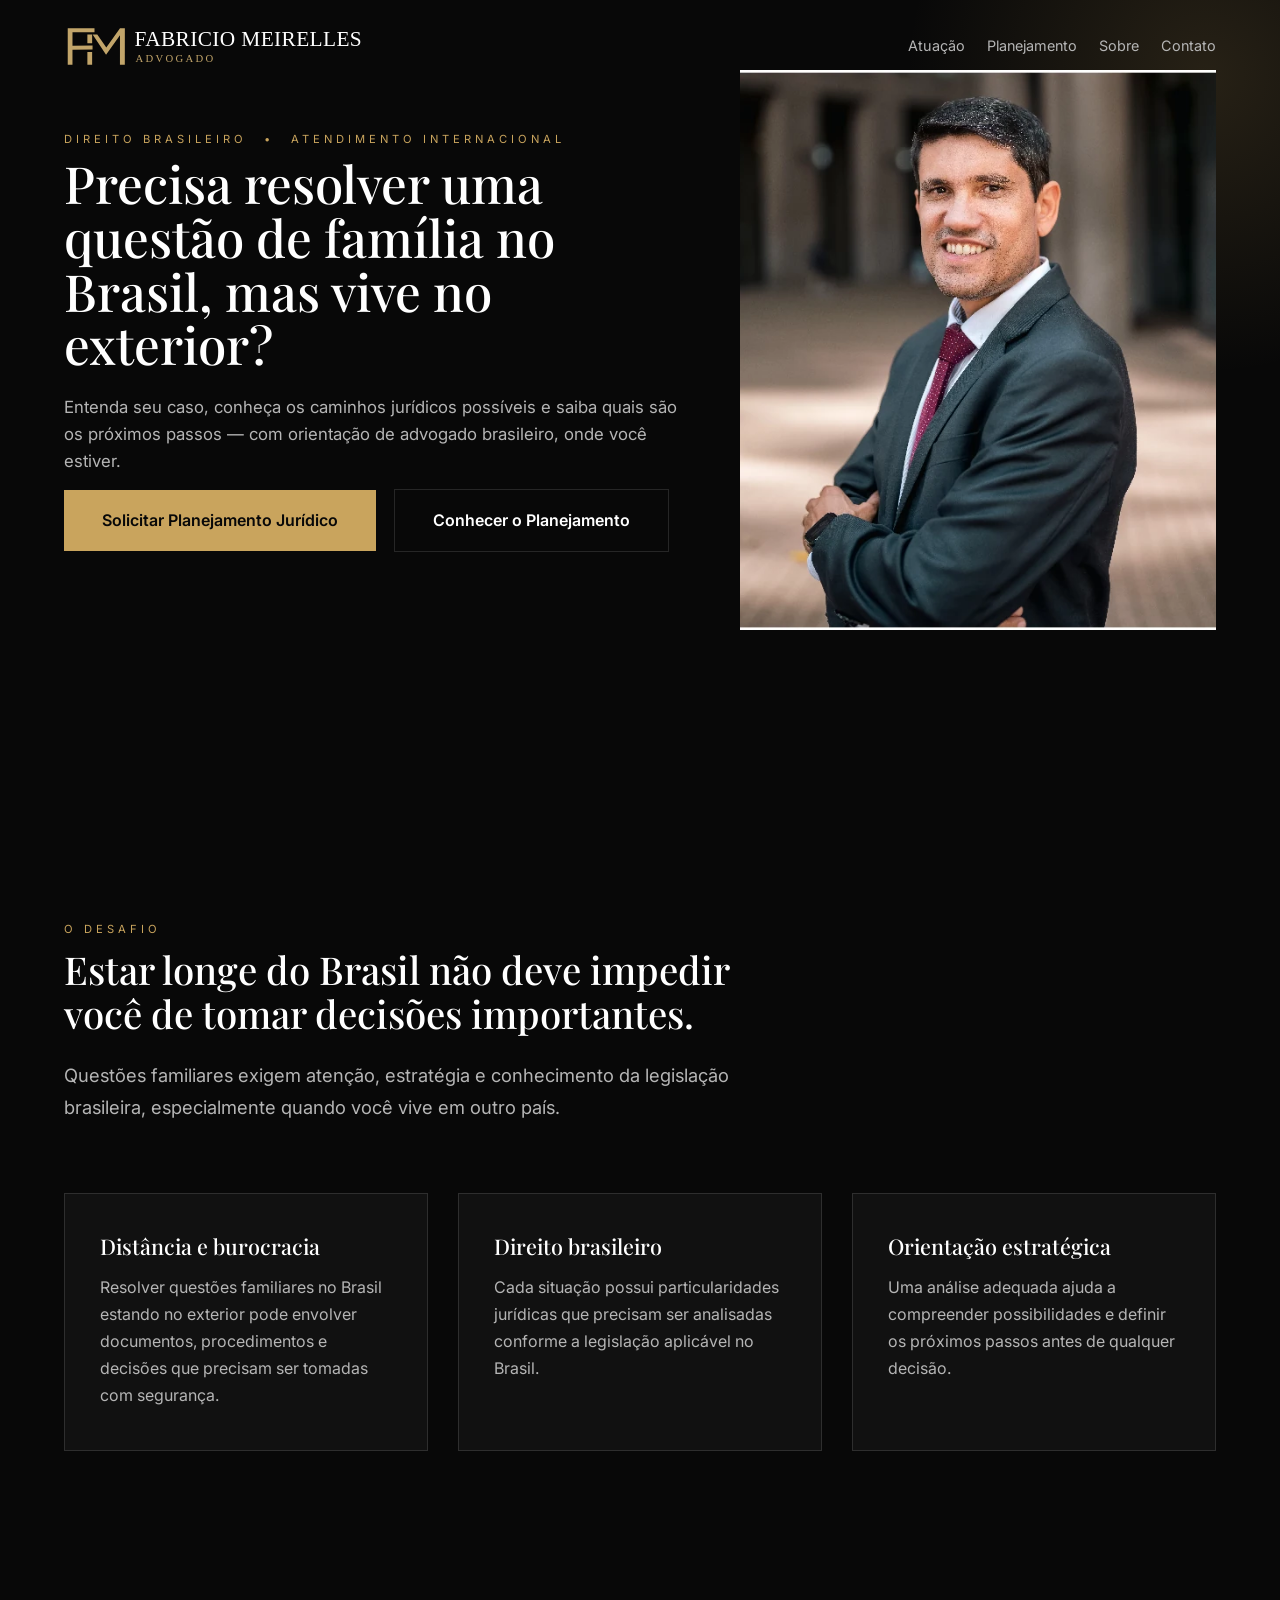
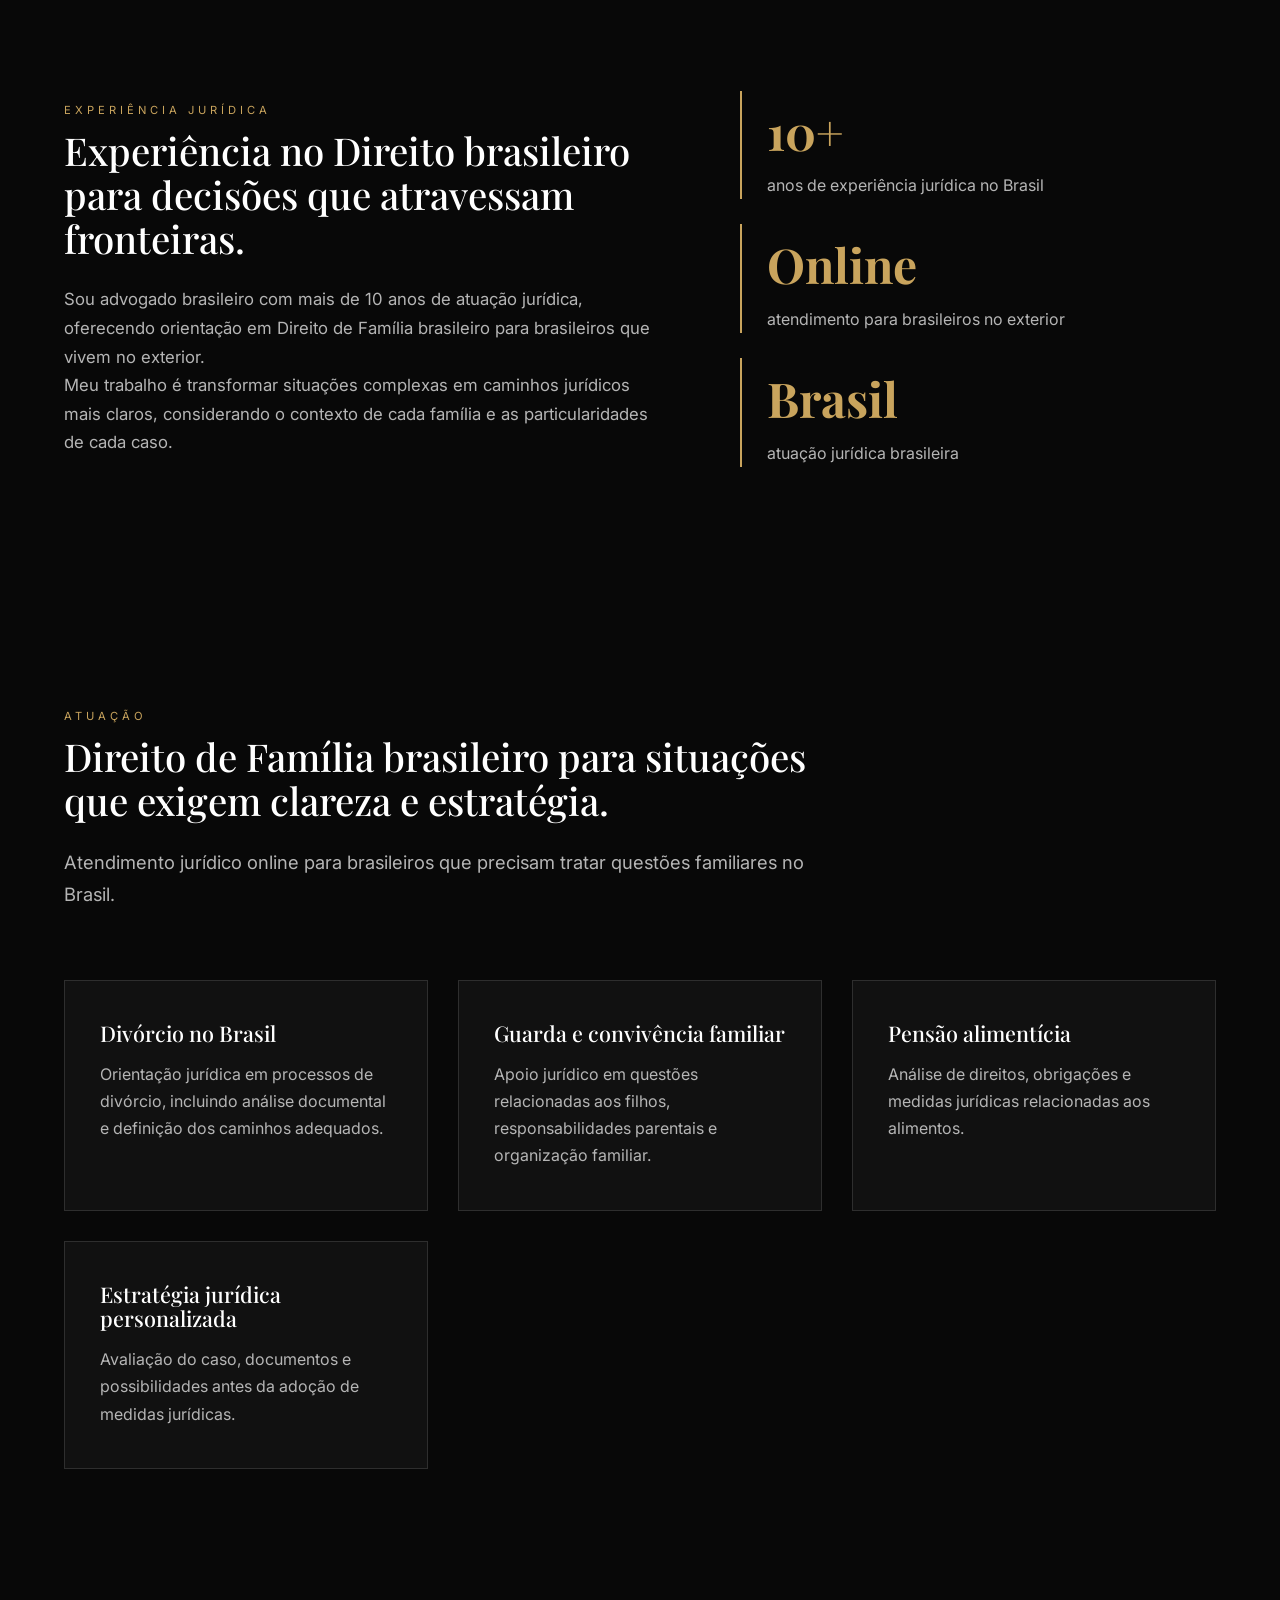
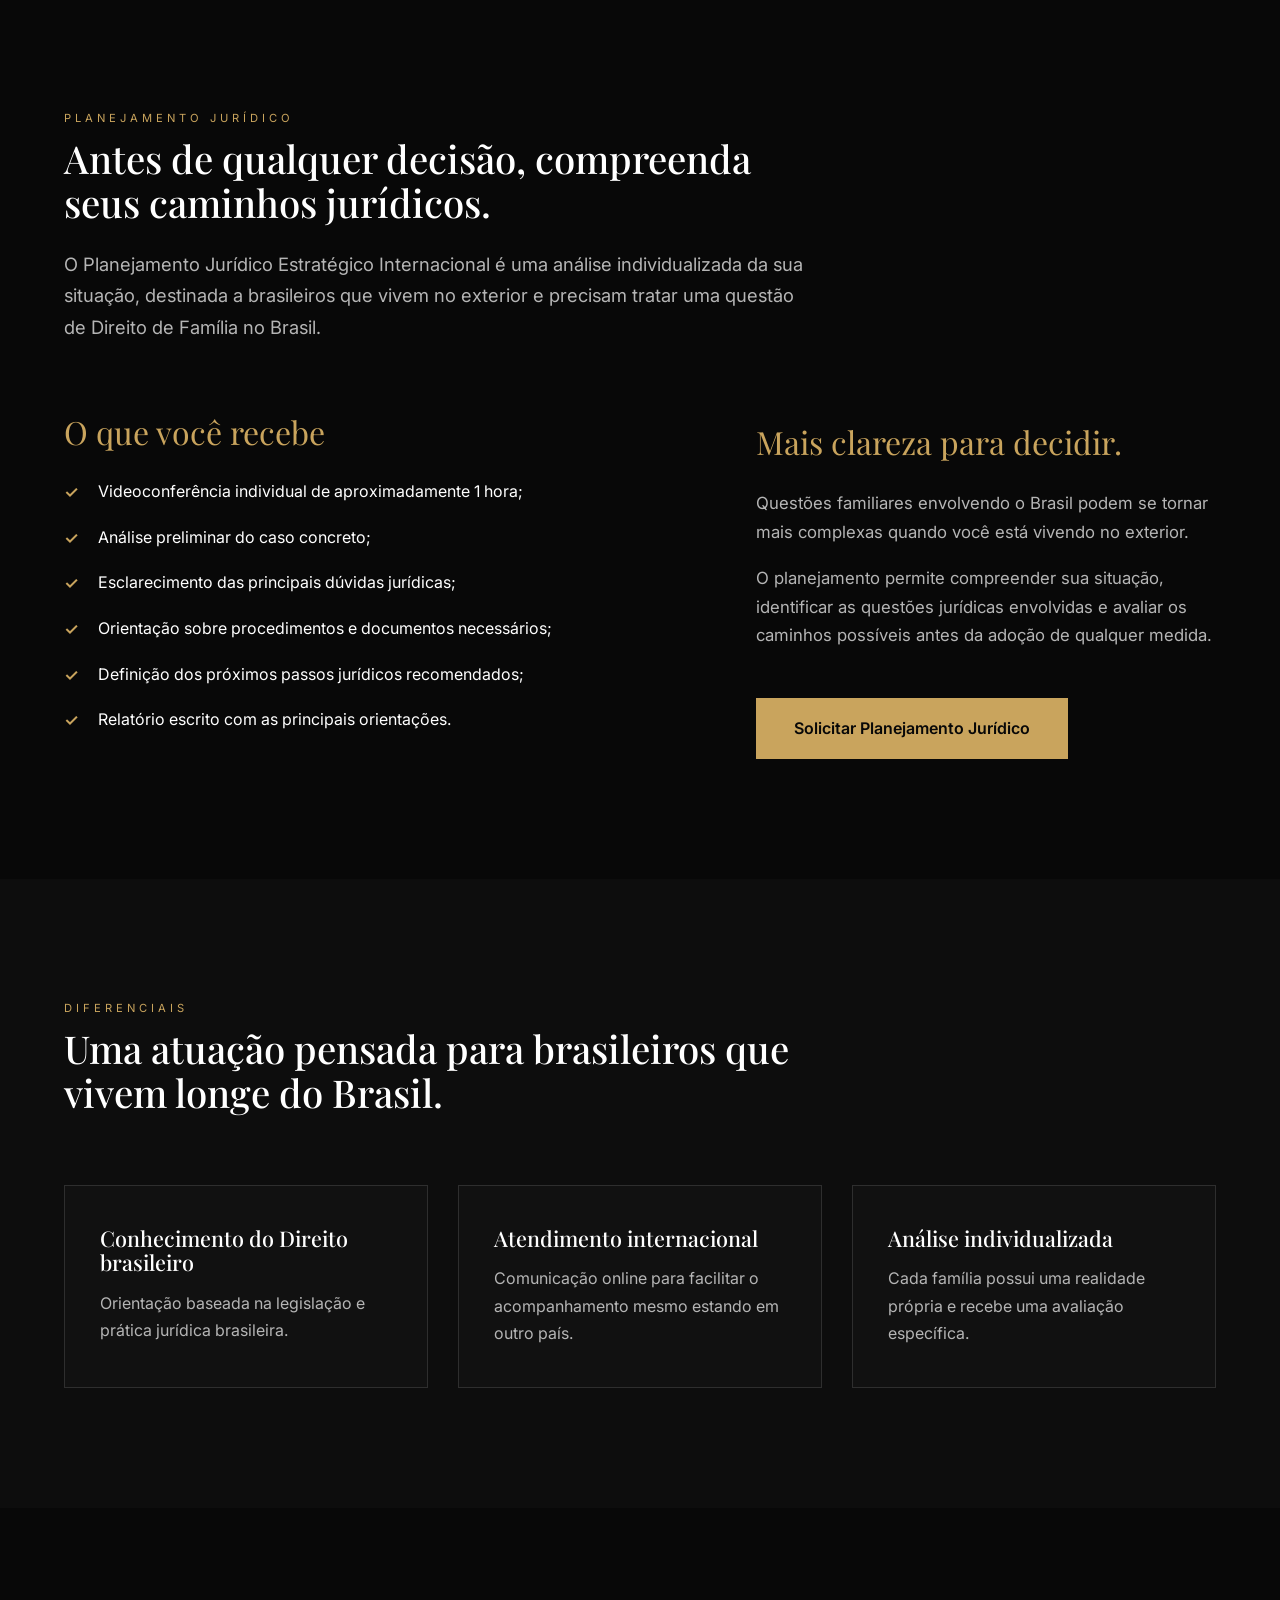
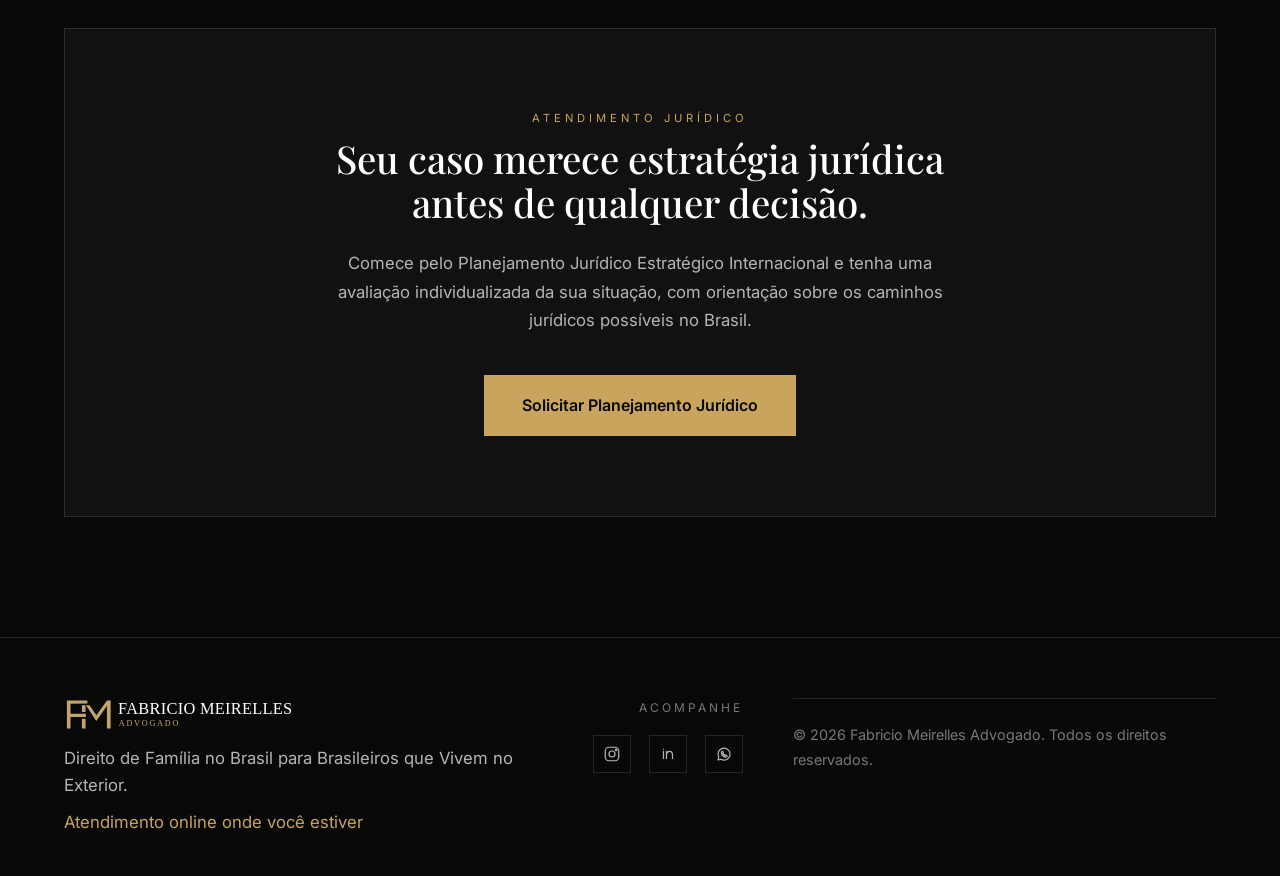
==== index.html @ 478386b9 "Update index.html" ====
<!DOCTYPE html>
<html lang="pt-BR">

<head>

<meta charset="UTF-8">

<meta name="viewport" content="width=device-width, initial-scale=1.0">


<title>
Fabricio Meirelles Advogado | Direito de Família no Brasil para Brasileiros no Exterior
</title>
<link rel="icon" type="image/png" href="assets/favicon.png">
<meta name="description" content="Advogado brasileiro com atuação em Direito de Família no Brasil para brasileiros que vivem no exterior. Atendimento jurídico online com clareza e estratégia.">


<meta name="author" content="Fabricio Meirelles Advogado">


<meta name="robots" content="index, follow">


<link rel="canonical" href="https://fabriciomeirelles.com/">


<meta property="og:type" content="website">

<meta property="og:title" content="Fabricio Meirelles Advogado | Direito de Família no Brasil">

<meta property="og:description" content="Orientação jurídica brasileira para brasileiros que vivem no exterior.">

<meta property="og:url" content="https://fabriciomeirelles.com/">


<meta name="twitter:card" content="summary_large_image">


<meta name="theme-color" content="#080808">


<link rel="preconnect" href="https://fonts.googleapis.com">

<link rel="preconnect" href="https://fonts.gstatic.com" crossorigin>


<link href="https://fonts.googleapis.com/css2?family=Inter:wght@300;400;500;600&family=Playfair+Display:wght@400;500;600&display=swap" rel="stylesheet">


<link rel="stylesheet" href="assets/css/style.css">


</head>


<body>


<header class="header">

<div class="container header-container">

<a href="/" class="logo">
    <img src="assets/images/logo-fm.svg" alt="Fabricio Meirelles Advogado">
</a>

<nav class="nav">

    <a href="#atuacao">
        Atuação
    </a>

    <a href="#planejamento">
        Planejamento
    </a>

    <a href="#sobre">
        Sobre
    </a>

    <a href="#contato">
        Contato
    </a>

</nav>

<button 
    class="menu-toggle" 
    aria-label="Abrir menu"
    type="button">

    <span></span>
    <span></span>
    <span></span>

</button>

</div>

</header>





<main>



<section class="hero">

    <div class="container hero-grid">

        <div class="hero-content">

            <div class="eyebrow">

                DIREITO BRASILEIRO
                <span>•</span>
                ATENDIMENTO INTERNACIONAL

            </div>

            <h1>

                Precisa resolver uma questão de família no Brasil, mas vive no exterior?

            </h1>

            <p>

                Entenda seu caso, conheça os caminhos jurídicos possíveis e saiba quais são os próximos passos — com orientação de advogado brasileiro, onde você estiver.

            </p>

            <div class="hero-buttons">

                <a href="#planejamento" class="btn btn-primary">
                    Solicitar Planejamento Jurídico
                </a>

                <a href="#planejamento" class="btn btn-outline">
                    Conhecer o Planejamento
                </a>

            </div>

        </div>

        <div class="hero-image">

            <div class="photo-frame">

                <img
                    src="assets/images/hero-fabricio.webp"
                    alt="Fabricio Meirelles — advogado brasileiro"
                    loading="eager"
                >

            </div>

        </div>

    </div>

</section>

<section class="section problem">
<div class="container">

<div class="section-header">

<div class="eyebrow">
O DESAFIO
</div>

<h2>
Estar longe do Brasil não deve impedir você de tomar decisões importantes.
</h2>


<p>
Questões familiares exigem atenção, estratégia e conhecimento da legislação brasileira, especialmente quando você vive em outro país.
</p>


</div>



<div class="cards-grid">


<div class="card">

<h3>
Distância e burocracia
</h3>

<p>
Resolver questões familiares no Brasil estando no exterior pode envolver documentos, procedimentos e decisões que precisam ser tomadas com segurança.
</p>

</div>



<div class="card">

<h3>
Direito brasileiro
</h3>

<p>
Cada situação possui particularidades jurídicas que precisam ser analisadas conforme a legislação aplicável no Brasil.
</p>

</div>



<div class="card">

<h3>
Orientação estratégica
</h3>

<p>
Uma análise adequada ajuda a compreender possibilidades e definir os próximos passos antes de qualquer decisão.
</p>

</div>


</div>


</div>

</section>





<section class="section authority" id="sobre">


<div class="container authority-grid">


<div>


<div class="eyebrow">
EXPERIÊNCIA JURÍDICA
</div>


<h2>
Experiência no Direito brasileiro para decisões que atravessam fronteiras.
</h2>


<p>
Sou advogado brasileiro com mais de 10 anos de atuação jurídica, oferecendo orientação em Direito de Família brasileiro para brasileiros que vivem no exterior.
</p>


<p>
Meu trabalho é transformar situações complexas em caminhos jurídicos mais claros, considerando o contexto de cada família e as particularidades de cada caso.
</p>


</div>



<div class="numbers">


<div class="number-item">

<strong>
10+
</strong>

<span>
anos de experiência jurídica no Brasil
</span>

</div>



<div class="number-item">

<strong>
Online
</strong>

<span>
atendimento para brasileiros no exterior
</span>

</div>



<div class="number-item">

<strong>
Brasil
</strong>

<span>
atuação jurídica brasileira
</span>

</div>


</div>


</div>


</section>





<section class="section services" id="atuacao">


<div class="container">


<div class="section-header">


<div class="eyebrow">
ATUAÇÃO
</div>


<h2>
Direito de Família brasileiro para situações que exigem clareza e estratégia.
</h2>


<p>
Atendimento jurídico online para brasileiros que precisam tratar questões familiares no Brasil.
</p>


</div>



<div class="cards-grid">


<div class="card">

<h3>
Divórcio no Brasil
</h3>

<p>
Orientação jurídica em processos de divórcio, incluindo análise documental e definição dos caminhos adequados.
</p>

</div>



<div class="card">

<h3>
Guarda e convivência familiar
</h3>

<p>
Apoio jurídico em questões relacionadas aos filhos, responsabilidades parentais e organização familiar.
</p>

</div>



<div class="card">

<h3>
Pensão alimentícia
</h3>

<p>
Análise de direitos, obrigações e medidas jurídicas relacionadas aos alimentos.
</p>

</div>



<div class="card">

<h3>
Estratégia jurídica personalizada
</h3>

<p>
Avaliação do caso, documentos e possibilidades antes da adoção de medidas jurídicas.
</p>

</div>


</div>


</div>

</section>

<section class="section planning" id="planejamento">

    <div class="container">

        <div class="section-header">

            <div class="eyebrow">
                PLANEJAMENTO JURÍDICO
            </div>

            <h2>
                Antes de qualquer decisão, compreenda seus caminhos jurídicos.
            </h2>

            <p>
                O Planejamento Jurídico Estratégico Internacional é uma análise
                individualizada da sua situação, destinada a brasileiros que vivem
                no exterior e precisam tratar uma questão de Direito de Família no Brasil.
            </p>

        </div>

        <div class="planning-grid">

            <!-- COLUNA 1 -->
            <div class="planning-column planning-card">

                <h3>
                    O que você recebe
                </h3>

                <ul>

                    <li>
                        Videoconferência individual de aproximadamente 1 hora;
                    </li>

                    <li>
                        Análise preliminar do caso concreto;
                    </li>

                    <li>
                        Esclarecimento das principais dúvidas jurídicas;
                    </li>

                    <li>
                        Orientação sobre procedimentos e documentos necessários;
                    </li>

                    <li>
                        Definição dos próximos passos jurídicos recomendados;
                    </li>

                    <li>
                        Relatório escrito com as principais orientações.
                    </li>

                </ul>

            </div>

            <!-- COLUNA 2 -->
            <div class="planning-column planning-info">

                <div class="planning-value">

                    <h3>
                        Mais clareza para decidir.
                    </h3>

                    <p>
                        Questões familiares envolvendo o Brasil podem se tornar
                        mais complexas quando você está vivendo no exterior.
                    </p>

                    <p>
                        O planejamento permite compreender sua situação,
                        identificar as questões jurídicas envolvidas e avaliar
                        os caminhos possíveis antes da adoção de qualquer medida.
                    </p>

                </div>

                <a href="https://wa.me/12365129727?text=Ol%C3%A1%2C%20gostaria%20de%20solicitar%20informa%C3%A7%C3%B5es%20sobre%20o%20Planejamento%20Jur%C3%ADdico%20Estrat%C3%A9gico%20Internacional%20para%20uma%20quest%C3%A3o%20de%20Direito%20de%20Fam%C3%ADlia" class="btn btn-primary">
                    Solicitar Planejamento Jurídico
                </a>

            </div>

        </div>

    </div>

</section>

<section class="section differences">

    <div class="container">

        <div class="section-header">

            <div class="eyebrow">
                DIFERENCIAIS
            </div>

            <h2>
                Uma atuação pensada para brasileiros que vivem longe do Brasil.
            </h2>

        </div>

        <div class="cards-grid">

            <div class="card">

                <h3>
                    Conhecimento do Direito brasileiro
                </h3>

                <p>
                    Orientação baseada na legislação e prática jurídica brasileira.
                </p>

            </div>

            <div class="card">

                <h3>
                    Atendimento internacional
                </h3>

                <p>
                    Comunicação online para facilitar o acompanhamento mesmo estando em outro país.
                </p>

            </div>

            <div class="card">

                <h3>
                    Análise individualizada
                </h3>

                <p>
                    Cada família possui uma realidade própria e recebe uma avaliação específica.
                </p>

            </div>

        </div>

    </div>

</section>

<section class="section cta" id="contato">

<div class="container">

<div class="cta-box">

<div class="eyebrow">
ATENDIMENTO JURÍDICO
</div>

<h2>
Seu caso merece estratégia jurídica antes de qualquer decisão.
</h2>

<p>
Comece pelo Planejamento Jurídico Estratégico Internacional e tenha
uma avaliação individualizada da sua situação, com orientação sobre
os caminhos jurídicos possíveis no Brasil.
</p>

<a href="https://wa.me/12365129727?text=Ol%C3%A1%2C%20gostaria%20de%20solicitar%20informa%C3%A7%C3%B5es%20sobre%20o%20Planejamento%20Jur%C3%ADdico%20Estrat%C3%A9gico%20Internacional%20para%20uma%20quest%C3%A3o%20de%20Direito%20de%20Fam%C3%ADlia" class="btn btn-primary">
    Solicitar Planejamento Jurídico
</a>
</div>

</div>

</section>




</main>





<footer class="footer">

    <div class="container">

        <div class="footer-content">

            <div class="footer-brand">

    <img 
        src="assets/images/logo-fm.svg" 
        alt="Fabricio Meirelles Advogado"
        class="footer-logo"
    >

    <p>
        Direito de Família no Brasil para Brasileiros que Vivem no Exterior.
    </p>

    <p class="footer-tagline">
        Atendimento online onde você estiver
    </p>

</div>
            <div class="footer-social">

                <span class="footer-label">
                    Acompanhe
                </span>

                <div class="social-links">

    <a href="#" aria-label="Instagram" target="_blank" rel="noopener">
        <svg viewBox="0 0 24 24" aria-hidden="true">
            <rect x="3" y="3" width="18" height="18" rx="5"></rect>
            <circle cx="12" cy="12" r="4"></circle>
            <circle cx="17.5" cy="6.5" r="1"></circle>
        </svg>
    </a>

    <a href="#" aria-label="LinkedIn" target="_blank" rel="noopener">
        <svg viewBox="0 0 24 24" aria-hidden="true">
            <path d="M6 8.5V18"></path>
            <path d="M6 5.5V5.6"></path>
            <path d="M10 18V8.5"></path>
            <path d="M10 13.2C10 10.8 11.5 8.5 14.2 8.5C17 8.5 18 10.5 18 13.2V18"></path>
        </svg>
    </a>

    <a href="#" aria-label="WhatsApp" target="_blank" rel="noopener">
        <svg viewBox="0 0 24 24" aria-hidden="true">
            <path d="M20 11.5A8 8 0 0 1 8 19l-4 1 1-4a8 8 0 1 1 15-4.5Z"></path>
            <path d="M9 8.5c.3-.3.7-.3 1 0l1 1c.3.3.3.7.1 1l-.5.7c.7 1.2 1.5 2 2.7 2.7l.7-.5c.3-.2.7-.2 1 .1l1 1c.3.3.3.7 0 1-.6.6-1.4.9-2.2.7-2.1-.5-4.7-3.1-5.2-5.2-.2-.8.1-1.6.7-2.2Z"></path>
        </svg>
    </a>

</div>

</div>

<div class="footer-bottom">

    <p class="copyright">
                © 2026 Fabricio Meirelles Advogado. Todos os direitos reservados.
            </p>

        </div>

    </div>

</footer>


<script src="assets/js/script.js"></script>


</body>


</html>
---- assets/css/style.css ----
:root {

    --black: #080808;
    --dark: #111111;

    --gold: #C9A45D;
    --gold-light: #E1C58A;

    --white: #FFFFFF;

    --gray: #B5B5B5;
    --gray-dark: #777777;

    --border: rgba(255,255,255,0.12);

    --container: 1200px;

    --title-font: "Playfair Display", serif;
    --body-font: "Inter", sans-serif;

    --transition: 0.35s ease;

}


/* =========================================================
   RESET
========================================================= */

* {
    margin: 0;
    padding: 0;
    box-sizing: border-box;
}


html {
    scroll-behavior: smooth;
}


body {
    background: var(--black);
    color: var(--white);
    font-family: var(--body-font);
    line-height: 1.7;
    overflow-x: hidden;
}


img {
    max-width: 100%;
    display: block;
}


a {
    text-decoration: none;
    color: inherit;
}


ul {
    list-style: none;
}


/* =========================================================
   TYPOGRAPHY
========================================================= */

h1,
h2,
h3 {
    font-family: var(--title-font);
    font-weight: 500;
    line-height: 1.15;
}


h1 {
    font-size: clamp(2.8rem, 5vw, 4.8rem);
}


h2 {
    font-size: clamp(2rem, 3vw, 3rem);
    margin-bottom: 25px;
}


h3 {
    font-size: 1.35rem;
    margin-bottom: 15px;
}


p {
    color: var(--gray);
    font-size: 1.05rem;
}


/* =========================================================
   CONTAINER / SECTIONS
========================================================= */

.container {
    width: 90%;
    max-width: var(--container);
    margin: 0 auto;
}


.section {
    padding: 120px 0;
}


/* =========================================================
   HEADER
========================================================= */

.header {
    position: fixed;
    top: 0;
    left: 0;

    width: 100%;

    z-index: 1000;

    padding: 25px 0;

    transition: var(--transition);
}


.header.scrolled {
    background: rgba(8,8,8,0.92);

    backdrop-filter: blur(12px);

    border-bottom: 1px solid var(--border);
}


.header-container {
    display: flex;
    align-items: center;
    justify-content: space-between;
}


.logo {
    display: flex;
    align-items: center;
    flex-shrink: 0;
}


.logo img {
    display: block;
    width: 300px;
    height: auto;
}


.logo span {
    display: block;

    font-family: var(--body-font);

    color: var(--gold);

    font-size: 0.7rem;

    letter-spacing: 3px;

    text-transform: uppercase;
}


/* =========================================================
   NAVIGATION
========================================================= */

.nav {
    display: flex;
    gap: 22px;
}


.nav a {
    font-size: 0.9rem;

    color: var(--gray);

    transition: var(--transition);
}


.nav a:hover {
    color: var(--gold);
}


/* =========================================================
   MOBILE MENU BUTTON
========================================================= */

.menu-toggle {
    display: none;

    background: transparent;

    border: none;

    cursor: pointer;

    position: relative;

    z-index: 1002;

    padding: 5px;
}


.menu-toggle span {
    display: block;

    width: 28px;
    height: 2px;

    background: var(--white);

    margin: 6px;
}


/* =========================================================
   HERO
========================================================= */

.hero {
    min-height: calc(100vh - 100px);

    display: flex;

    align-items: flex-start;

    position: relative;

    padding-top: 35px;

    overflow: hidden;
}


.hero::before {
    content: "";

    position: absolute;

    width: 650px;
    height: 650px;

    background: radial-gradient(
        circle,
        rgba(201,164,93,0.16),
        transparent 65%
    );

    top: -250px;
    right: -250px;
}


.hero-grid {
    display: grid;

    grid-template-columns: 1.1fr 0.85fr;

    align-items: start;

    gap: 60px;

    position: relative;

    z-index: 2;

    transform: translateY(35px);
}


.eyebrow {
    color: var(--gold);

    font-size: 0.70rem;

    letter-spacing: 4px;

    text-transform: uppercase;

    margin-top: 0;

    margin-bottom: 8px;
}


.eyebrow span {
    margin: 0 10px;
}


.hero h1 {
    font-size: clamp(2.8rem, 4vw, 4rem);

    line-height: 1.05;

    margin-bottom: 22px;
}


.hero-content {
    margin-top: 60px;
}


.hero-content p {
    max-width: 620px;

    font-size: 1.05rem;

    line-height: 1.6;

    margin-bottom: 24px;
}


.hero-buttons {
    display: flex;

    gap: 18px;

    align-items: center;

    position: relative;

    top: -10px;
}


/* =========================================================
   BUTTONS
========================================================= */

.btn {
    display: inline-flex;

    align-items: center;

    justify-content: center;

    padding: 17px 38px;

    font-weight: 600;

    transition: var(--transition);
}


.btn-primary {
    background: var(--gold);

    color: var(--black);
}


.btn-primary:hover {
    background: var(--gold-light);

    transform: translateY(-3px);
}


.btn-outline {
    border: 1px solid var(--border);

    color: var(--white);
}


.btn-outline:hover {
    border-color: var(--gold);

    color: var(--gold);
}


/* =========================================================
   HERO PHOTO
========================================================= */

.photo-frame {
    position: relative;

    overflow: hidden;
}


.photo-frame::after {
    content: "";

    position: absolute;

    inset: 20px -20px -20px 20px;

    border: 1px solid var(--gold);

    z-index: -1;
}


.photo-frame img {
    width: 100%;

    height: 560px;

    object-fit: cover;
}


/* =========================================================
   SECTION HEADER
========================================================= */

.section-header {
    max-width: 750px;

    margin-bottom: 70px;
}


.section-header p {
    font-size: 1.15rem;
}


/* =========================================================
   CARDS
========================================================= */

.cards-grid {
    display: grid;

    grid-template-columns: repeat(3, 1fr);

    gap: 30px;
}


.card {
    background: var(--dark);

    border: 1px solid var(--border);

    padding: 40px 35px;

    transition: var(--transition);
}


.card:hover {
    transform: translateY(-8px);

    border-color: rgba(201,164,93,0.5);
}


.card p {
    font-size: 1rem;
}


/* =========================================================
   AUTHORITY
========================================================= */

.authority-grid {
    display: grid;

    grid-template-columns: 1fr 0.8fr;

    gap: 80px;

    align-items: center;
}


.numbers {
    display: grid;

    gap: 25px;
}


.number-item {
    border-left: 2px solid var(--gold);

    padding-left: 25px;
}


.number-item strong {
    display: block;

    font-family: var(--title-font);

    font-size: 3rem;

    color: var(--gold);
}


.number-item span {
    color: var(--gray);
}


/* =========================================================
   METHOD / STEPS
========================================================= */

.steps {
    display: grid;

    grid-template-columns: repeat(4, 1fr);

    gap: 25px;
}


.step {
    padding: 35px;

    border-top: 1px solid var(--border);
}


.step span {
    display: block;

    color: var(--gold);

    font-size: 2rem;

    font-family: var(--title-font);

    margin-bottom: 25px;
}


.step p {
    font-size: 1rem;
}


/* =========================================================
   DIFFERENCES
========================================================= */

.differences {
    background: #0d0d0d;
}


/* =========================================================
   FAQ
========================================================= */

.faq-list {
    max-width: 850px;
}


.faq-item {
    padding: 35px 0;

    border-bottom: 1px solid var(--border);
}


.faq-item h3 {
    font-size: 1.25rem;

    margin-bottom: 15px;
}


/* =========================================================
   CTA FINAL
========================================================= */

.cta-box {
    text-align: center;

    padding: 80px 50px;

    background: var(--dark);

    border: 1px solid var(--border);
}


.cta-box h2 {
    max-width: 700px;

    margin-left: auto;
    margin-right: auto;
}


.cta-box p {
    max-width: 650px;

    margin: 0 auto 40px;
}


/* =========================================================
   PLANEJAMENTO JURÍDICO
========================================================= */

.planning-grid {
    display: grid;

    grid-template-columns: minmax(0, 1.15fr) minmax(0, 0.85fr);

    gap: 70px;

    align-items: start;

    width: 100%;
}


.planning-column {
    min-width: 0;
}


.planning-card {
    padding: 0;
}


.planning-card h3,
.planning-value h3 {
    color: var(--gold);

    font-family: var(--title-font);

    font-size: 2rem;

    font-weight: 400;

    line-height: 1.2;

    margin: 0 0 28px;
}


/* LISTA */

.planning-card ul {
    list-style: none;

    padding: 0;

    margin: 0;
}


.planning-card li {
    position: relative;

    padding-left: 34px;

    margin-bottom: 20px;

    line-height: 1.6;
}


.planning-card li::before {
    content: "✓";

    position: absolute;

    left: 0;

    top: 0;

    color: var(--gold);

    font-size: 1.05rem;

    font-weight: 600;
}


/* COLUNA DIREITA */

.planning-info {
    display: flex;

    flex-direction: column;

    align-items: flex-start;

    gap: 22px;

    padding-top: 10px;
}


.planning-value {
    width: 100%;
}


.planning-value p {
    margin: 0 0 18px;

    max-width: 560px;
}


.planning-info .btn {
    display: inline-flex;

    align-self: flex-start;

    width: auto;

    margin-top: 8px;
}


/* =========================================================
   FOOTER
========================================================= */

.footer {
    padding: 60px 0 30px;

    border-top: 1px solid var(--border);
}


.footer-content {
    display: flex;

    justify-content: space-between;

    align-items: flex-start;

    gap: 50px;
}


.footer-brand .footer-logo {
    display: block;

    width: 230px !important;

    max-width: 230px !important;

    height: auto !important;

    margin-bottom: 14px;
}


.footer strong {
    display: block;

    font-family: var(--title-font);

    font-size: 1.4rem;

    margin-bottom: 12px;
}


.footer-brand p {
    margin: 0 0 10px;

    color: var(--gray);

    line-height: 1.6;
}


.footer-tagline {
    color: var(--gold) !important;
}


.footer-social {
    text-align: right;
}


.footer-label {
    display: block;

    color: var(--gray-dark);

    font-size: 0.75rem;

    letter-spacing: 3px;

    text-transform: uppercase;

    margin-bottom: 16px;
}


.social-links {
    display: flex;

    gap: 18px;

    justify-content: flex-end;

    align-items: center;
}


.social-links a {
    display: flex;

    align-items: center;

    justify-content: center;

    width: 38px;
    height: 38px;

    color: var(--gray);

    border: 1px solid var(--border);

    transition: var(--transition);
}


.social-links a:hover {
    color: var(--gold);

    border-color: var(--gold);

    transform: translateY(-2px);
}


.social-links svg {
    width: 18px;
    height: 18px;

    fill: none;

    stroke: currentColor;

    stroke-width: 1.6;

    stroke-linecap: round;

    stroke-linejoin: round;
}


.footer-bottom {
    padding-top: 24px;

    border-top: 1px solid var(--border);
}


.copyright {
    margin: 0;

    font-size: 0.9rem;

    color: var(--gray-dark);
}


/* =========================================================
   ANIMATION
========================================================= */

.reveal {
    opacity: 0;

    transform: translateY(30px);

    transition: 0.8s ease;
}


.reveal.active {
    opacity: 1;

    transform: translateY(0);
}


/* =========================================================
   ACCESSIBILITY
========================================================= */

:focus-visible {
    outline: 2px solid var(--gold);

    outline-offset: 4px;
}


/* =========================================================
   TABLET
========================================================= */

@media (max-width: 1000px) {

    .hero-grid {
        grid-template-columns: 1fr;

        gap: 60px;
    }


    .hero-content {
        text-align: center;
    }


    .hero-content p {
        margin-left: auto;
        margin-right: auto;
    }


    .hero-buttons {
        justify-content: center;
    }


    .hero-image {
        max-width: 500px;

        margin: auto;
    }


    .authority-grid {
        grid-template-columns: 1fr;

        gap: 50px;
    }


    .cards-grid {
        grid-template-columns: repeat(2, 1fr);
    }


    .steps {
        grid-template-columns: repeat(2, 1fr);
    }

}


/* =========================================================
   MOBILE
========================================================= */

@media (max-width: 768px) {

    /* -----------------------------------------------------
       GERAL
    ----------------------------------------------------- */

    .section {
        padding: 80px 0;
    }


    /* -----------------------------------------------------
       HEADER
    ----------------------------------------------------- */

    .header {
        padding: 18px 0;
    }


    .header-container {
        position: relative;
    }


    .logo img {
        width: 210px;
        height: auto;
    }


    /* -----------------------------------------------------
       MENU MOBILE
    ----------------------------------------------------- */

    .nav {
        position: fixed;

        top: 0;

        right: -100%;

        width: min(82vw, 320px);

        height: 100vh;

        padding: 100px 30px 40px;

        background: var(--dark);

        display: flex;

        flex-direction: column;

        justify-content: flex-start;

        align-items: center;

        gap: 30px;

        transition: right 0.35s ease;

        z-index: 1001;
    }


    .nav.active {
        right: 0;
    }


    .nav a {
        font-size: 1rem;

        padding: 8px 0;
    }


    .menu-toggle {
        display: block;

        position: relative;

        z-index: 1002;

        padding: 5px;
    }


    .menu-toggle span {
        width: 26px;

        height: 2px;

        margin: 5px;
    }


    /* -----------------------------------------------------
       HERO
    ----------------------------------------------------- */

    .hero {
        min-height: auto;

        padding-top: 110px;

        padding-bottom: 70px;
    }


    .hero-grid {
        grid-template-columns: 1fr;

        gap: 45px;

        transform: none;
    }


    .hero-content {
        margin-top: 20px;

        text-align: left;
    }


    .hero h1 {
        font-size: 2.5rem;

        line-height: 1.08;

        margin-bottom: 20px;
    }


    .hero-content p {
        font-size: 1rem;

        line-height: 1.6;

        margin-bottom: 28px;
    }


    /* -----------------------------------------------------
       HERO BUTTONS
    ----------------------------------------------------- */

    .hero-buttons {
        display: flex;

        flex-direction: column;

        align-items: stretch;

        gap: 14px;

        width: 100%;

        top: 0;
    }


    .hero-buttons .btn {
        width: 100%;

        min-height: 54px;
    }


    /* -----------------------------------------------------
       HERO PHOTO
    ----------------------------------------------------- */

    .hero-image {
        width: 100%;

        max-width: 420px;

        margin: 0 auto;
    }


    .photo-frame img {
        height: 430px;
    }


    /* -----------------------------------------------------
       SECTION HEADERS
    ----------------------------------------------------- */

    .section-header {
        margin-bottom: 45px;
    }


    .section-header p {
        font-size: 1rem;
    }


    /* -----------------------------------------------------
       CARDS
    ----------------------------------------------------- */

    .cards-grid {
        grid-template-columns: 1fr;

        gap: 20px;
    }


    .card {
        padding: 30px 25px;
    }


    /* -----------------------------------------------------
       AUTHORITY
    ----------------------------------------------------- */

    .authority-grid {
        grid-template-columns: 1fr;

        gap: 45px;
    }


    .number-item strong {
        font-size: 2.5rem;
    }


    /* -----------------------------------------------------
       STEPS
    ----------------------------------------------------- */

    .steps {
        grid-template-columns: 1fr;

        gap: 20px;
    }


    /* -----------------------------------------------------
       PLANEJAMENTO
    ----------------------------------------------------- */

    .planning-grid {
        grid-template-columns: 1fr;

        gap: 45px;
    }


    .planning-info {
        padding-top: 0;

        gap: 22px;
    }


    .planning-card h3,
    .planning-value h3 {
        color: var(--gold);

        font-size: 1.8rem;
    }


    .planning-card li {
        position: relative;

        padding-left: 32px;

        margin-bottom: 18px;

        line-height: 1.6;
    }


    .planning-card li::before {
        content: "✓";

        position: absolute;

        left: 0;

        top: 0;

        color: var(--gold);

        font-size: 1.05rem;

        font-weight: 600;
    }


    .planning-info .btn {
        width: 100%;

        justify-content: center;

        margin-top: 8px;
    }


    /* -----------------------------------------------------
       CTA FINAL
    ----------------------------------------------------- */

    .cta-box {
        padding: 50px 25px;
    }


    .cta-box h2 {
        font-size: 2rem;
    }


    /* -----------------------------------------------------
       FOOTER
    ----------------------------------------------------- */

    .footer-content {
        flex-direction: column;

        gap: 30px;
    }


    .footer-social {
        text-align: left;
    }


    .social-links {
        justify-content: flex-start;

        flex-wrap: wrap;

        gap: 18px;
    }

}

/* =========================================================
   AJUSTES EXCLUSIVOS — MOBILE
   NÃO ALTERA O DESKTOP
========================================================= */

@media (max-width: 768px) {

    /* =====================================================
       MENU
    ===================================================== */

    .menu-toggle {
        display: block !important;
        position: relative;
        z-index: 1100;
        cursor: pointer;
        background: transparent;
        border: none;
    }

    .nav {
        position: fixed !important;
        top: 0;
        right: -100% !important;

        width: min(82vw, 320px);
        height: 100vh;

        background: var(--dark);

        display: flex !important;
        flex-direction: column;
        justify-content: center;
        align-items: center;

        gap: 30px;

        padding: 80px 30px 40px;

        transition: right 0.35s ease;

        z-index: 1050;
    }

    .nav.active {
        right: 0 !important;
    }

    .nav a {
        display: block;
        font-size: 1rem;
        padding: 8px 0;
    }


    /* =====================================================
       PLANEJAMENTO
    ===================================================== */

    .planning-card h3,
    .planning-value h3 {
        color: var(--gold) !important;
    }

    .planning-card ul {
        padding: 0 !important;
        margin: 0 !important;
    }

    .planning-card li {
        position: relative !important;

        padding-left: 32px !important;

        margin-bottom: 18px;
    }

    .planning-card li::before {
        content: "✓" !important;

        position: absolute !important;

        left: 0 !important;
        top: 0 !important;

        display: block !important;

        color: var(--gold) !important;

        font-size: 1.05rem !important;

        font-weight: 600 !important;

        line-height: 1.6 !important;
    }

    .planning-info {
        gap: 0 !important;
    }

    .planning-info .btn {
        width: 100%;

        margin-top: 28px !important;

        justify-content: center;
    }


    /* =====================================================
       CONTATO / CTA FINAL
    ===================================================== */

    .cta-box {
        padding: 45px 22px;
    }

    .cta-box h2 {
        max-width: 100%;

        font-size: 1.9rem;

        line-height: 1.15;
    }

    .cta-box p {
        max-width: 100%;

        margin-bottom: 30px;
    }

    .cta-box .btn {
        width: auto;

        max-width: 100%;

        padding: 15px 25px;

        white-space: normal;
    }


    /* =====================================================
       RODAPÉ
    ===================================================== */

    .footer {
        padding: 50px 0 25px;
    }

    .footer-content {
        display: flex;

        flex-direction: column;

        align-items: flex-start;

        gap: 35px;
    }

    .footer-brand {
        width: 100%;
    }

    .footer-brand .footer-logo {
        width: 210px !important;

        max-width: 210px !important;
    }

    .footer-social {
        width: 100%;

        text-align: left;
    }

    .footer-label {
        margin-bottom: 14px;
    }

    .social-links {
        display: flex;

        justify-content: flex-start;

        align-items: center;

        gap: 14px;

        flex-wrap: nowrap;
    }

    .social-links a {
        flex-shrink: 0;
    }

    .footer-bottom {
        width: 100%;

        margin-top: 10px;

        padding-top: 20px;
    }

    .copyright {
        width: 100%;

        font-size: 0.78rem;

        line-height: 1.5;

        text-align: left;
    }

}

/* =========================================================
   MENU MOBILE — ÚNICA DEFINIÇÃO
========================================================= */

@media (max-width: 768px) {

    .menu-toggle {
        display: block;

        position: relative;

        z-index: 1100;

        padding: 5px;

        background: transparent;

        border: none;

        cursor: pointer;
    }


    .nav {
        position: fixed;

        top: 0;

        right: 0;

        width: 280px;

        height: 100vh;

        padding: 80px 30px 40px;

        background: var(--dark);

        display: flex;

        flex-direction: column;

        justify-content: center;

        align-items: center;

        gap: 30px;

        z-index: 1050;

        transform: translateX(100%);

        transition: transform 0.35s ease;
    }


    .nav.active {
        transform: translateX(0);
    }


    .nav a {
        display: block;

        font-size: 1rem;

        padding: 8px 0;
    }

}
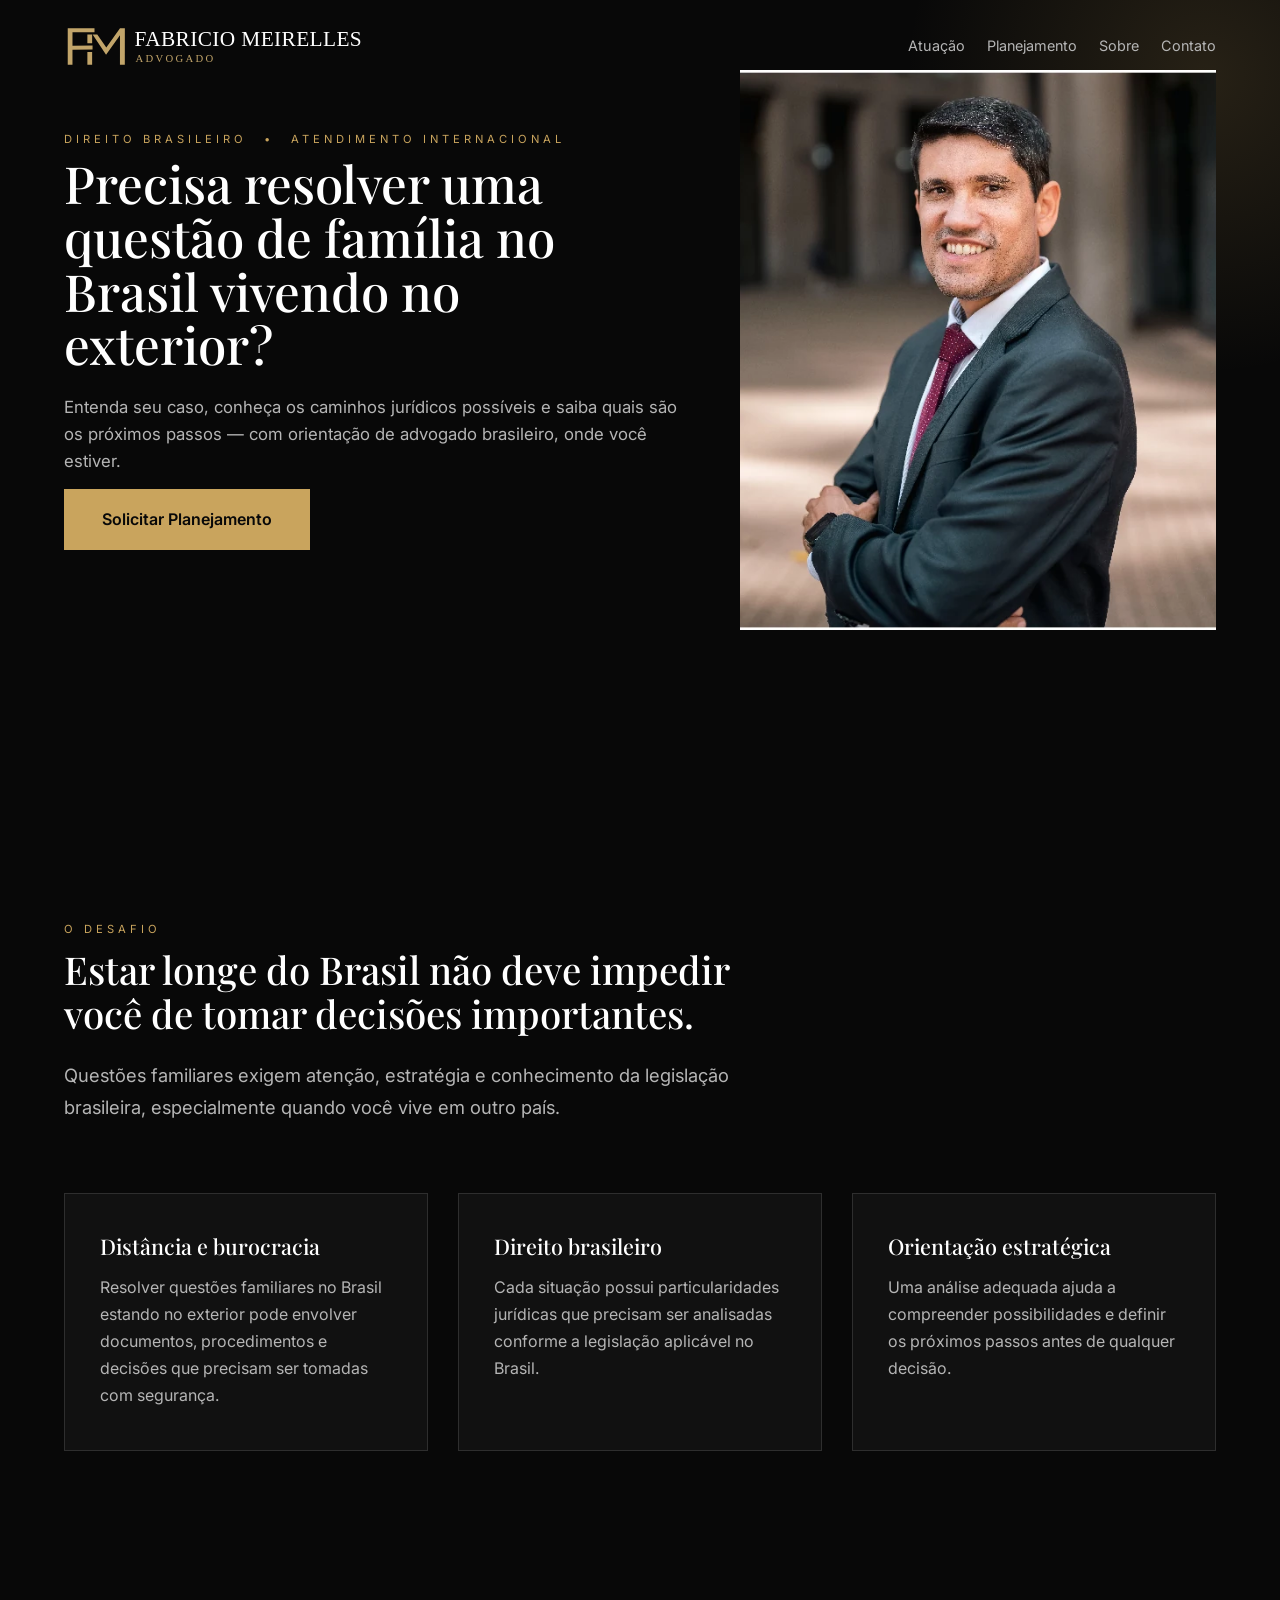
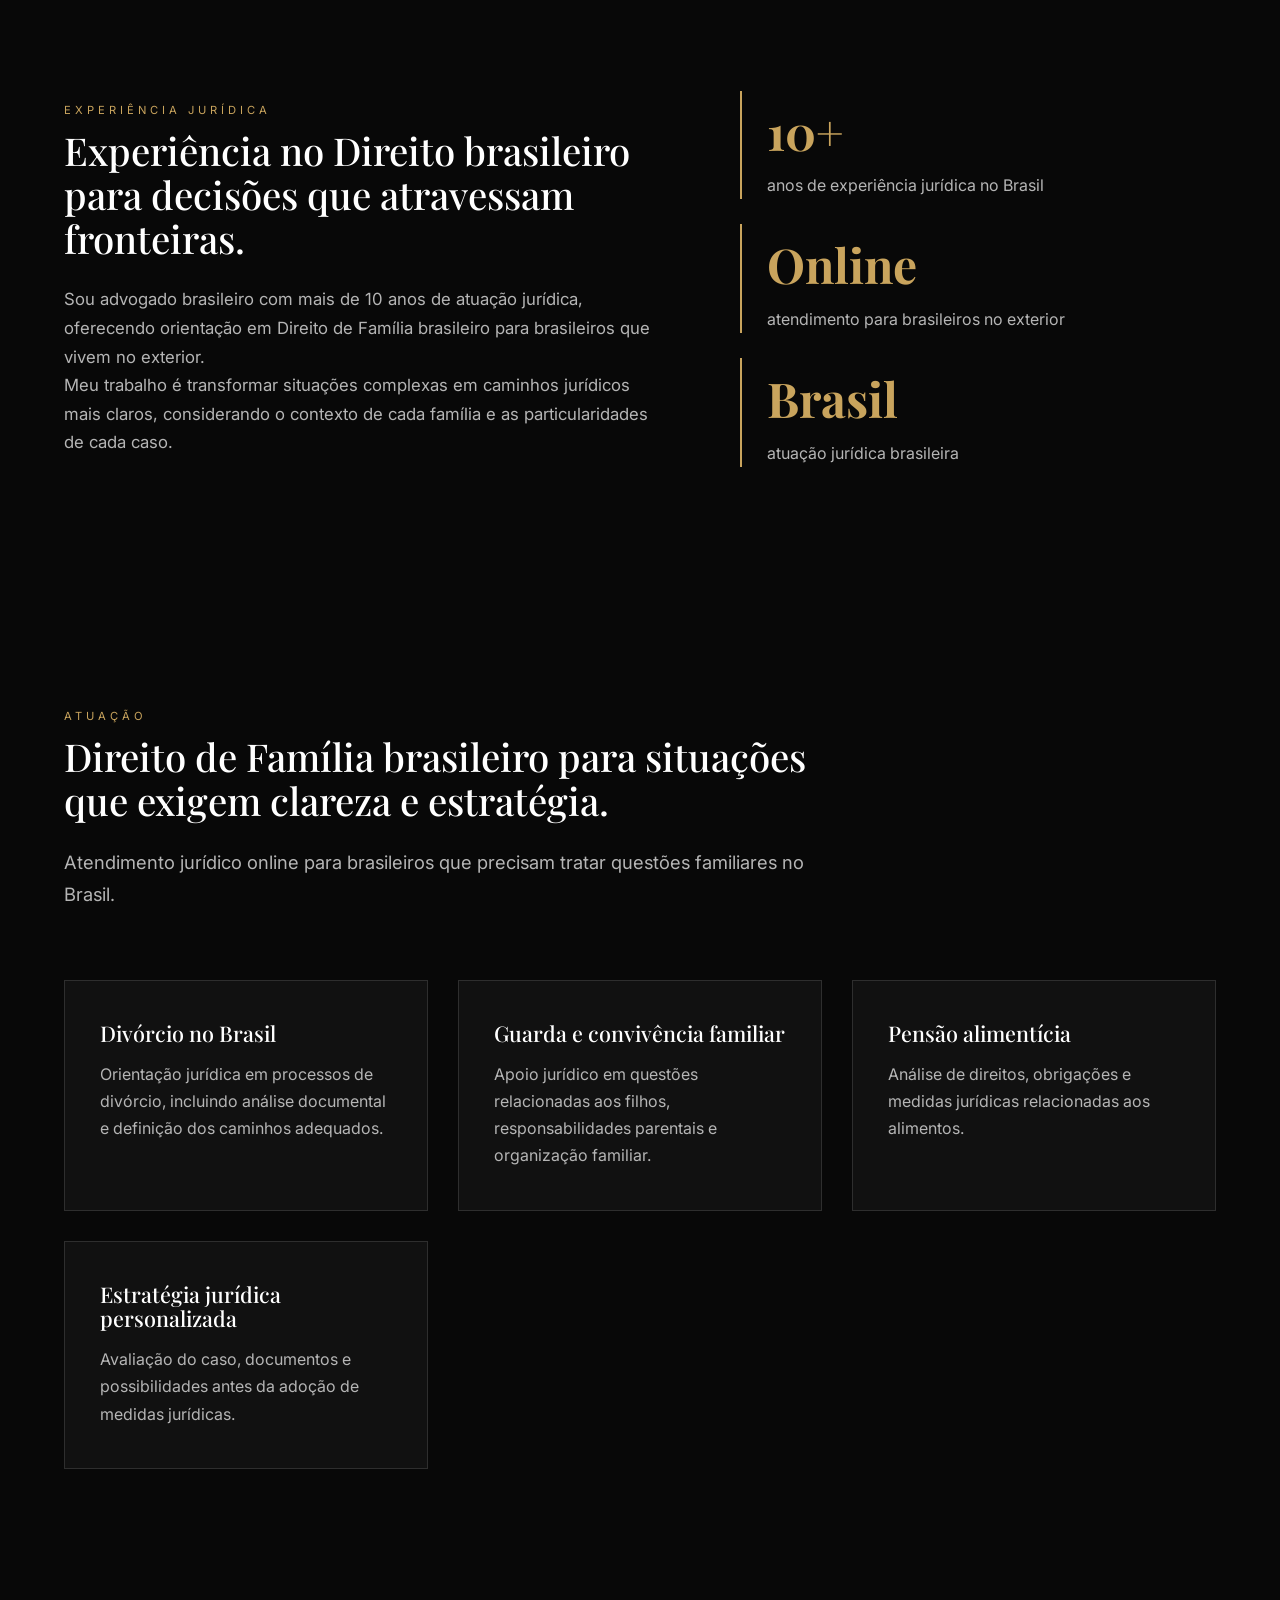
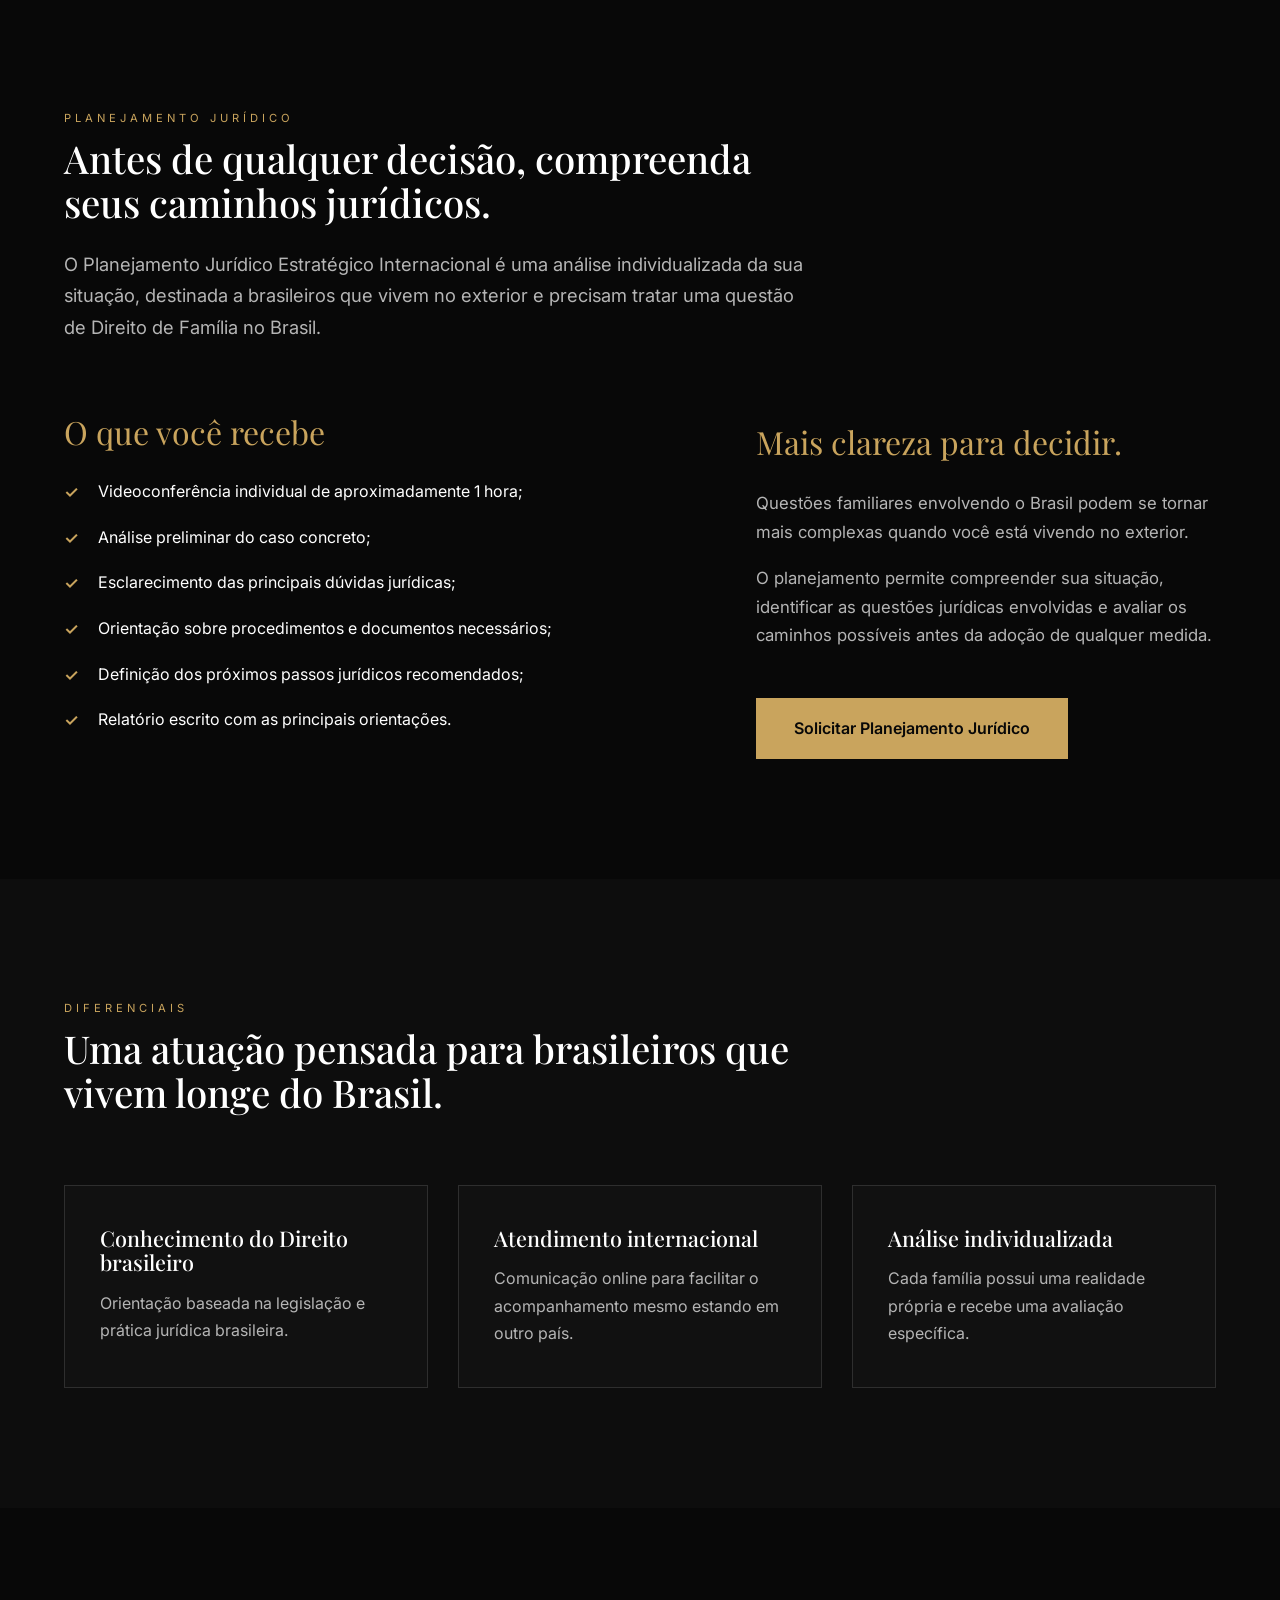
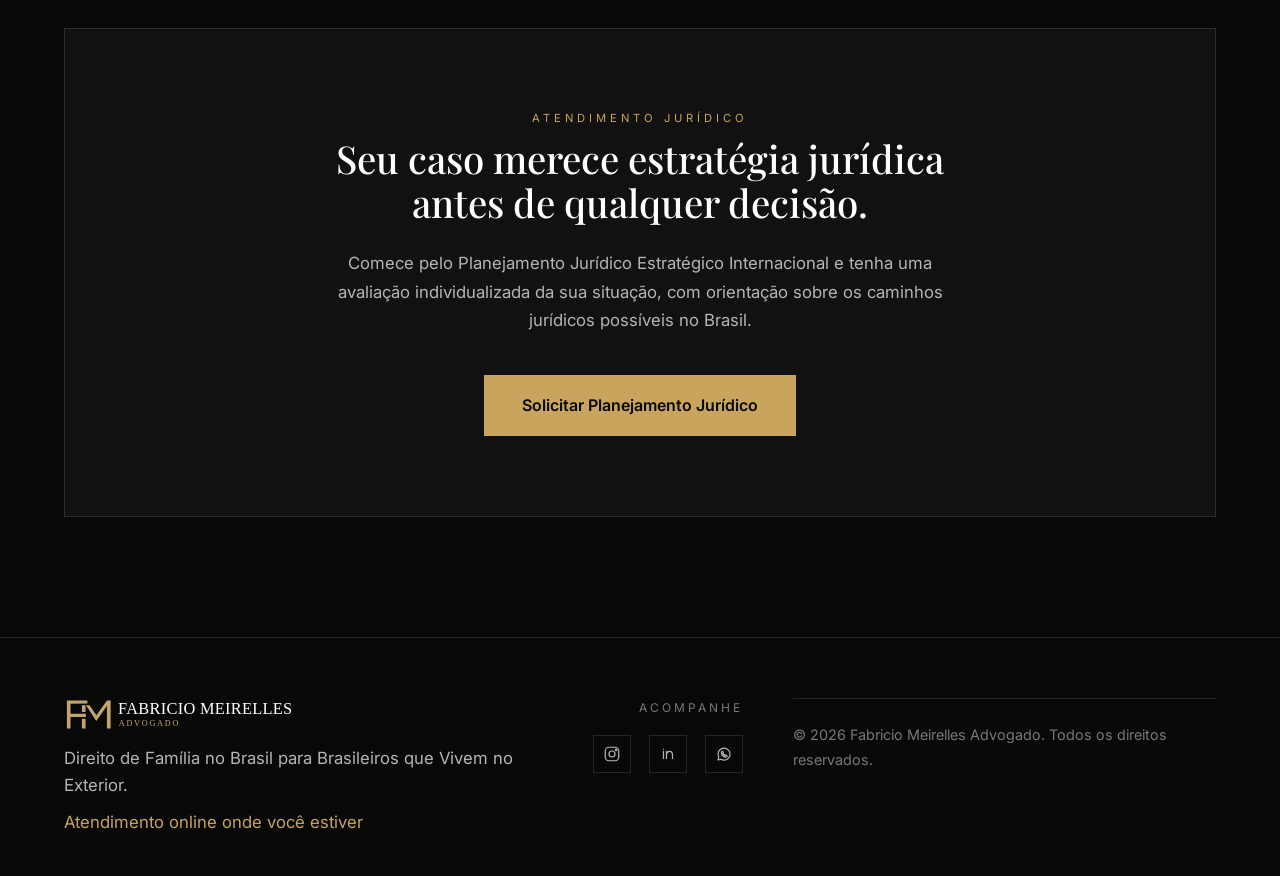
==== commit 0d1dceec: "Update index.html" ====
--- a/index.html
+++ b/index.html
@@ -123,7 +123,7 @@
 
             <h1>
 
-                Precisa resolver uma questão de família no Brasil, mas vive no exterior?
+                Precisa resolver uma questão de família no Brasil vivendo no exterior?
 
             </h1>
 
@@ -136,11 +136,7 @@
             <div class="hero-buttons">
 
                 <a href="#planejamento" class="btn btn-primary">
-                    Solicitar Planejamento Jurídico
-                </a>
-
-                <a href="#planejamento" class="btn btn-outline">
-                    Conhecer o Planejamento
+                    Solicitar Planejamento
                 </a>
 
             </div>
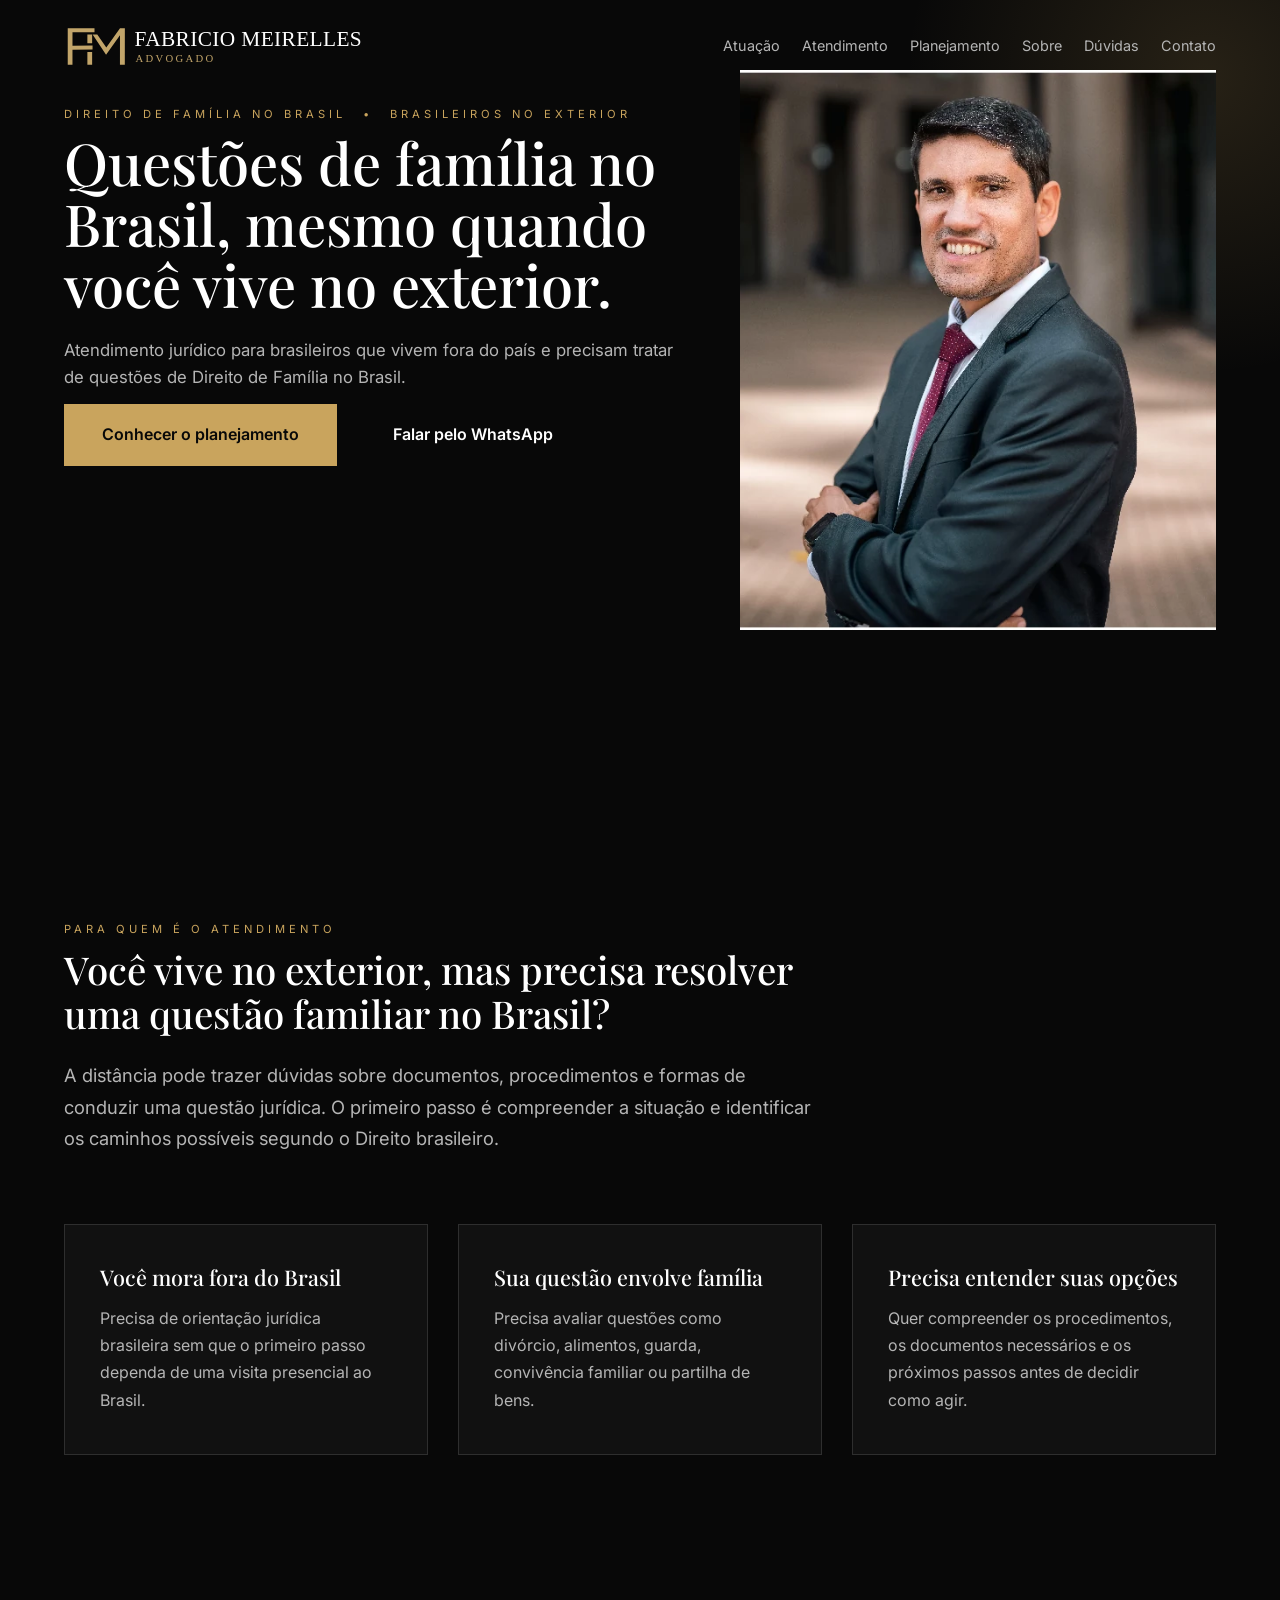
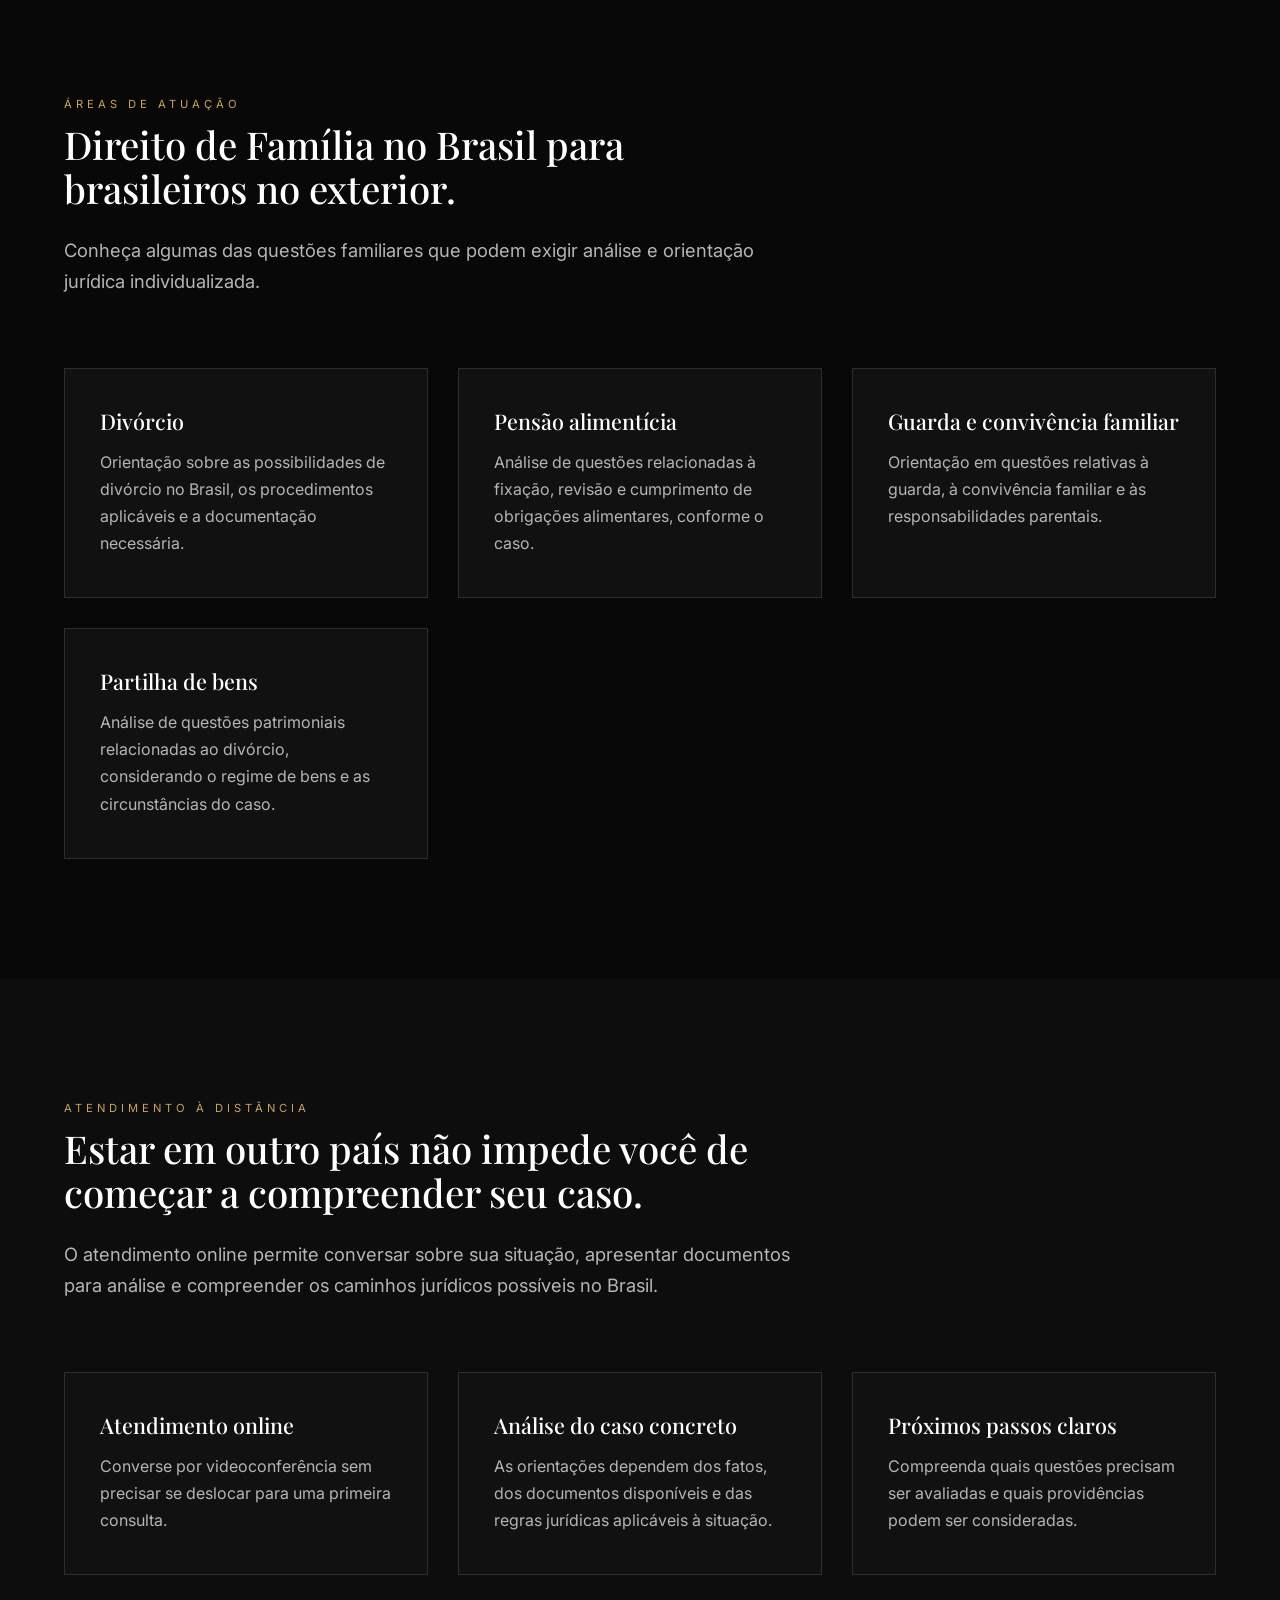
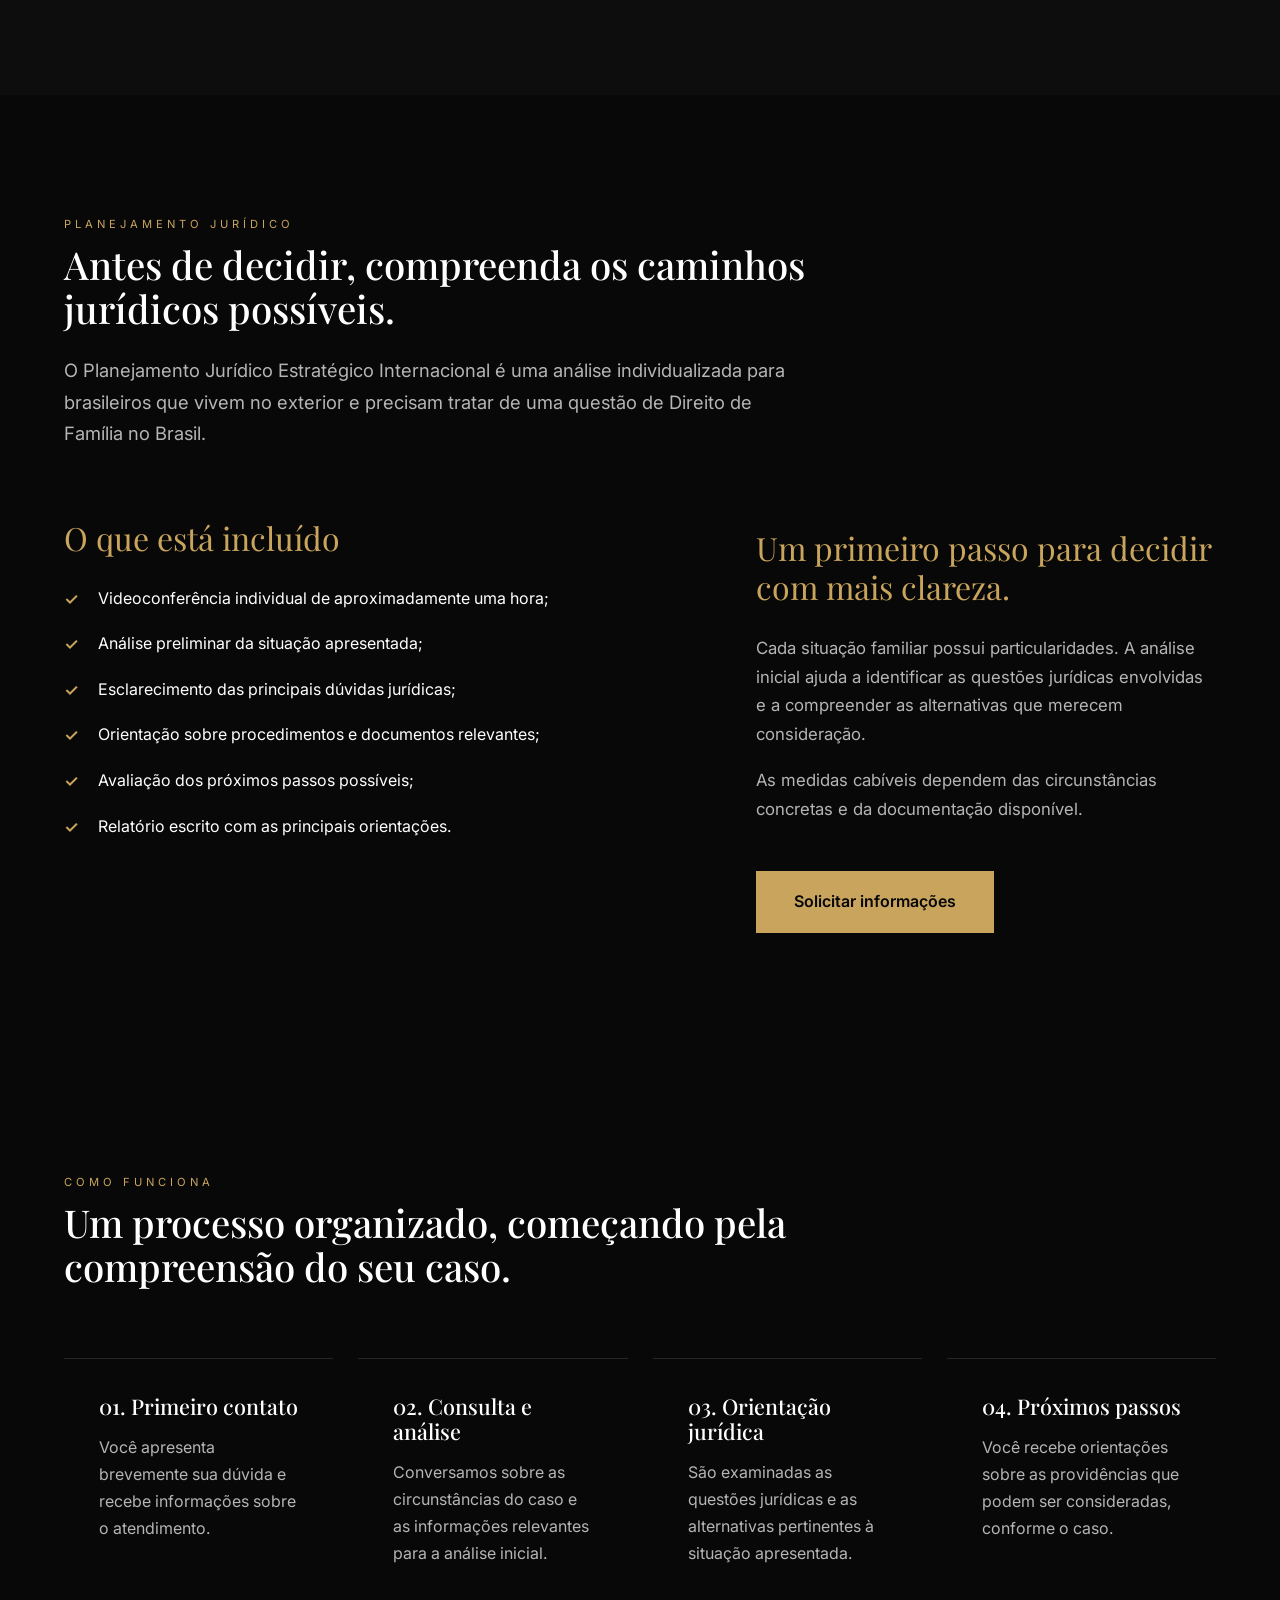
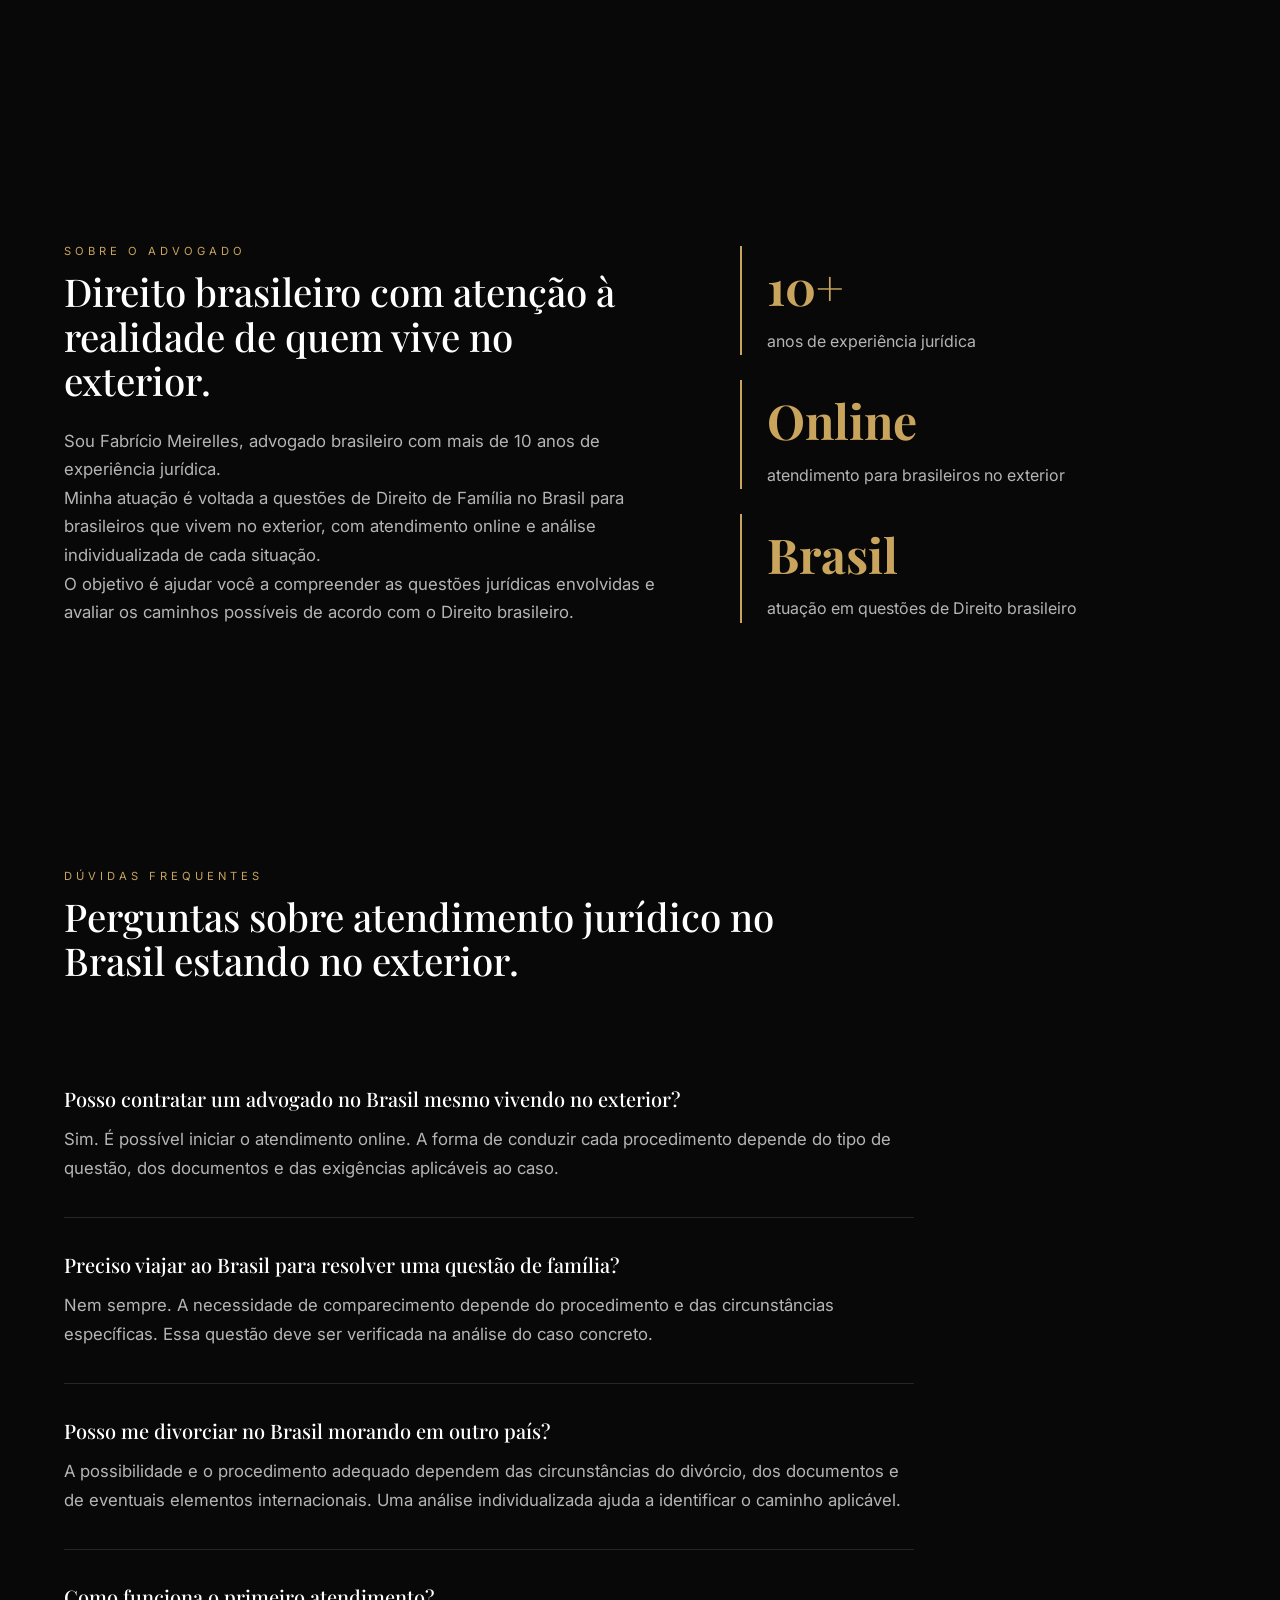
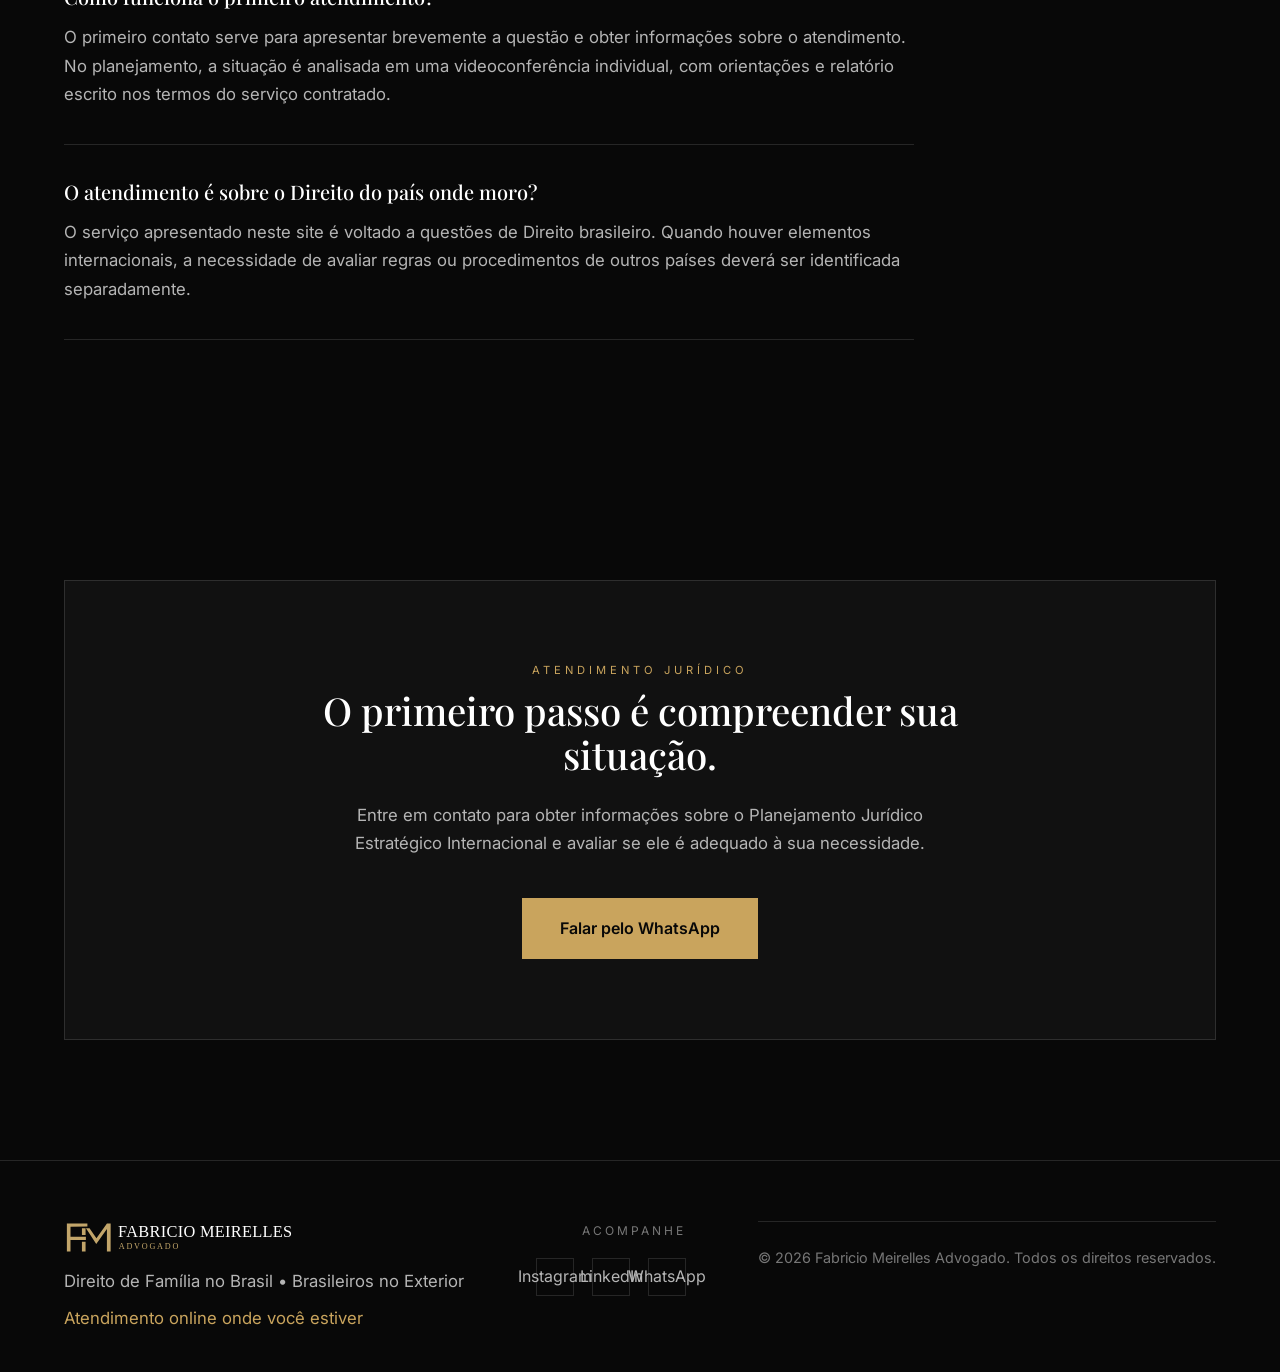
==== commit 65becb9a: "Update index.html" ====
--- a/index.html
+++ b/index.html
@@ -1,695 +1,332 @@
+
 <!DOCTYPE html>
 <html lang="pt-BR">
-
 <head>
-
 <meta charset="UTF-8">
-
 <meta name="viewport" content="width=device-width, initial-scale=1.0">
 
-
-<title>
-Fabricio Meirelles Advogado | Direito de Família no Brasil para Brasileiros no Exterior
-</title>
+<title>Fabricio Meirelles Advogado | Direito de Família no Brasil para Brasileiros no Exterior</title>
+
+<meta name="description" content="Advogado de Direito de Família no Brasil para brasileiros que vivem no exterior. Atendimento jurídico online para questões como divórcio, alimentos, guarda e partilha.">
+<meta name="author" content="Fabricio Meirelles Advogado">
+<meta name="robots" content="index, follow">
+<link rel="canonical" href="https://fabriciomeirelles.com/">
 <link rel="icon" type="image/png" href="assets/favicon.png">
-<meta name="description" content="Advogado brasileiro com atuação em Direito de Família no Brasil para brasileiros que vivem no exterior. Atendimento jurídico online com clareza e estratégia.">
-
-
-<meta name="author" content="Fabricio Meirelles Advogado">
-
-
-<meta name="robots" content="index, follow">
-
-
-<link rel="canonical" href="https://fabriciomeirelles.com/">
-
 
 <meta property="og:type" content="website">
-
 <meta property="og:title" content="Fabricio Meirelles Advogado | Direito de Família no Brasil">
-
-<meta property="og:description" content="Orientação jurídica brasileira para brasileiros que vivem no exterior.">
-
+<meta property="og:description" content="Orientação jurídica em Direito de Família brasileiro para brasileiros que vivem no exterior.">
 <meta property="og:url" content="https://fabriciomeirelles.com/">
-
-
 <meta name="twitter:card" content="summary_large_image">
-
-
 <meta name="theme-color" content="#080808">
 
-
 <link rel="preconnect" href="https://fonts.googleapis.com">
-
 <link rel="preconnect" href="https://fonts.gstatic.com" crossorigin>
-
-
 <link href="https://fonts.googleapis.com/css2?family=Inter:wght@300;400;500;600&family=Playfair+Display:wght@400;500;600&display=swap" rel="stylesheet">
-
-
 <link rel="stylesheet" href="assets/css/style.css">
-
-
 </head>
 
-
 <body>
-
-
 <header class="header">
-
-<div class="container header-container">
-
-<a href="/" class="logo">
-    <img src="assets/images/logo-fm.svg" alt="Fabricio Meirelles Advogado">
-</a>
-
-<nav class="nav">
-
-    <a href="#atuacao">
-        Atuação
+  <div class="container header-container">
+    <a href="/" class="logo" aria-label="Página inicial">
+      <img src="assets/images/logo-fm.svg" alt="Fabricio Meirelles Advogado">
     </a>
 
-    <a href="#planejamento">
-        Planejamento
-    </a>
-
-    <a href="#sobre">
-        Sobre
-    </a>
-
-    <a href="#contato">
-        Contato
-    </a>
-
-</nav>
-
-<button 
-    class="menu-toggle" 
-    aria-label="Abrir menu"
-    type="button">
-
-    <span></span>
-    <span></span>
-    <span></span>
-
-</button>
-
-</div>
-
+    <nav class="nav" aria-label="Navegação principal">
+      <a href="#atuacao">Atuação</a>
+      <a href="#atendimento">Atendimento</a>
+      <a href="#planejamento">Planejamento</a>
+      <a href="#sobre">Sobre</a>
+      <a href="#perguntas">Dúvidas</a>
+      <a href="#contato">Contato</a>
+    </nav>
+
+    <button class="menu-toggle" aria-label="Abrir menu" type="button">
+      <span></span><span></span><span></span>
+    </button>
+  </div>
 </header>
 
-
-
-
-
 <main>
-
-
-
-<section class="hero">
-
+  <section class="hero">
     <div class="container hero-grid">
-
-        <div class="hero-content">
-
-            <div class="eyebrow">
-
-                DIREITO BRASILEIRO
-                <span>•</span>
-                ATENDIMENTO INTERNACIONAL
-
-            </div>
-
-            <h1>
-
-                Precisa resolver uma questão de família no Brasil vivendo no exterior?
-
-            </h1>
-
-            <p>
-
-                Entenda seu caso, conheça os caminhos jurídicos possíveis e saiba quais são os próximos passos — com orientação de advogado brasileiro, onde você estiver.
-
-            </p>
-
-            <div class="hero-buttons">
-
-                <a href="#planejamento" class="btn btn-primary">
-                    Solicitar Planejamento
-                </a>
-
-            </div>
-
-        </div>
-
-        <div class="hero-image">
-
-            <div class="photo-frame">
-
-                <img
-                    src="assets/images/hero-fabricio.webp"
-                    alt="Fabricio Meirelles — advogado brasileiro"
-                    loading="eager"
-                >
-
-            </div>
-
-        </div>
-
-    </div>
-
-</section>
-
-<section class="section problem">
-<div class="container">
-
-<div class="section-header">
-
-<div class="eyebrow">
-O DESAFIO
-</div>
-
-<h2>
-Estar longe do Brasil não deve impedir você de tomar decisões importantes.
-</h2>
-
-
-<p>
-Questões familiares exigem atenção, estratégia e conhecimento da legislação brasileira, especialmente quando você vive em outro país.
-</p>
-
-
-</div>
-
-
-
-<div class="cards-grid">
-
-
-<div class="card">
-
-<h3>
-Distância e burocracia
-</h3>
-
-<p>
-Resolver questões familiares no Brasil estando no exterior pode envolver documentos, procedimentos e decisões que precisam ser tomadas com segurança.
-</p>
-
-</div>
-
-
-
-<div class="card">
-
-<h3>
-Direito brasileiro
-</h3>
-
-<p>
-Cada situação possui particularidades jurídicas que precisam ser analisadas conforme a legislação aplicável no Brasil.
-</p>
-
-</div>
-
-
-
-<div class="card">
-
-<h3>
-Orientação estratégica
-</h3>
-
-<p>
-Uma análise adequada ajuda a compreender possibilidades e definir os próximos passos antes de qualquer decisão.
-</p>
-
-</div>
-
-
-</div>
-
-
-</div>
-
-</section>
-
-
-
-
-
-<section class="section authority" id="sobre">
-
-
-<div class="container authority-grid">
-
-
-<div>
-
-
-<div class="eyebrow">
-EXPERIÊNCIA JURÍDICA
-</div>
-
-
-<h2>
-Experiência no Direito brasileiro para decisões que atravessam fronteiras.
-</h2>
-
-
-<p>
-Sou advogado brasileiro com mais de 10 anos de atuação jurídica, oferecendo orientação em Direito de Família brasileiro para brasileiros que vivem no exterior.
-</p>
-
-
-<p>
-Meu trabalho é transformar situações complexas em caminhos jurídicos mais claros, considerando o contexto de cada família e as particularidades de cada caso.
-</p>
-
-
-</div>
-
-
-
-<div class="numbers">
-
-
-<div class="number-item">
-
-<strong>
-10+
-</strong>
-
-<span>
-anos de experiência jurídica no Brasil
-</span>
-
-</div>
-
-
-
-<div class="number-item">
-
-<strong>
-Online
-</strong>
-
-<span>
-atendimento para brasileiros no exterior
-</span>
-
-</div>
-
-
-
-<div class="number-item">
-
-<strong>
-Brasil
-</strong>
-
-<span>
-atuação jurídica brasileira
-</span>
-
-</div>
-
-
-</div>
-
-
-</div>
-
-
-</section>
-
-
-
-
-
-<section class="section services" id="atuacao">
-
-
-<div class="container">
-
-
-<div class="section-header">
-
-
-<div class="eyebrow">
-ATUAÇÃO
-</div>
-
-
-<h2>
-Direito de Família brasileiro para situações que exigem clareza e estratégia.
-</h2>
-
-
-<p>
-Atendimento jurídico online para brasileiros que precisam tratar questões familiares no Brasil.
-</p>
-
-
-</div>
-
-
-
-<div class="cards-grid">
-
-
-<div class="card">
-
-<h3>
-Divórcio no Brasil
-</h3>
-
-<p>
-Orientação jurídica em processos de divórcio, incluindo análise documental e definição dos caminhos adequados.
-</p>
-
-</div>
-
-
-
-<div class="card">
-
-<h3>
-Guarda e convivência familiar
-</h3>
-
-<p>
-Apoio jurídico em questões relacionadas aos filhos, responsabilidades parentais e organização familiar.
-</p>
-
-</div>
-
-
-
-<div class="card">
-
-<h3>
-Pensão alimentícia
-</h3>
-
-<p>
-Análise de direitos, obrigações e medidas jurídicas relacionadas aos alimentos.
-</p>
-
-</div>
-
-
-
-<div class="card">
-
-<h3>
-Estratégia jurídica personalizada
-</h3>
-
-<p>
-Avaliação do caso, documentos e possibilidades antes da adoção de medidas jurídicas.
-</p>
-
-</div>
-
-
-</div>
-
-
-</div>
-
-</section>
-
-<section class="section planning" id="planejamento">
-
-    <div class="container">
-
-        <div class="section-header">
-
-            <div class="eyebrow">
-                PLANEJAMENTO JURÍDICO
-            </div>
-
-            <h2>
-                Antes de qualquer decisão, compreenda seus caminhos jurídicos.
-            </h2>
-
-            <p>
-                O Planejamento Jurídico Estratégico Internacional é uma análise
-                individualizada da sua situação, destinada a brasileiros que vivem
-                no exterior e precisam tratar uma questão de Direito de Família no Brasil.
-            </p>
-
-        </div>
-
-        <div class="planning-grid">
-
-            <!-- COLUNA 1 -->
-            <div class="planning-column planning-card">
-
-                <h3>
-                    O que você recebe
-                </h3>
-
-                <ul>
-
-                    <li>
-                        Videoconferência individual de aproximadamente 1 hora;
-                    </li>
-
-                    <li>
-                        Análise preliminar do caso concreto;
-                    </li>
-
-                    <li>
-                        Esclarecimento das principais dúvidas jurídicas;
-                    </li>
-
-                    <li>
-                        Orientação sobre procedimentos e documentos necessários;
-                    </li>
-
-                    <li>
-                        Definição dos próximos passos jurídicos recomendados;
-                    </li>
-
-                    <li>
-                        Relatório escrito com as principais orientações.
-                    </li>
-
-                </ul>
-
-            </div>
-
-            <!-- COLUNA 2 -->
-            <div class="planning-column planning-info">
-
-                <div class="planning-value">
-
-                    <h3>
-                        Mais clareza para decidir.
-                    </h3>
-
-                    <p>
-                        Questões familiares envolvendo o Brasil podem se tornar
-                        mais complexas quando você está vivendo no exterior.
-                    </p>
-
-                    <p>
-                        O planejamento permite compreender sua situação,
-                        identificar as questões jurídicas envolvidas e avaliar
-                        os caminhos possíveis antes da adoção de qualquer medida.
-                    </p>
-
-                </div>
-
-                <a href="https://wa.me/12365129727?text=Ol%C3%A1%2C%20gostaria%20de%20solicitar%20informa%C3%A7%C3%B5es%20sobre%20o%20Planejamento%20Jur%C3%ADdico%20Estrat%C3%A9gico%20Internacional%20para%20uma%20quest%C3%A3o%20de%20Direito%20de%20Fam%C3%ADlia" class="btn btn-primary">
-                    Solicitar Planejamento Jurídico
-                </a>
-
-            </div>
-
-        </div>
-
-    </div>
-
-</section>
-
-<section class="section differences">
-
-    <div class="container">
-
-        <div class="section-header">
-
-            <div class="eyebrow">
-                DIFERENCIAIS
-            </div>
-
-            <h2>
-                Uma atuação pensada para brasileiros que vivem longe do Brasil.
-            </h2>
-
-        </div>
-
-        <div class="cards-grid">
-
-            <div class="card">
-
-                <h3>
-                    Conhecimento do Direito brasileiro
-                </h3>
-
-                <p>
-                    Orientação baseada na legislação e prática jurídica brasileira.
-                </p>
-
-            </div>
-
-            <div class="card">
-
-                <h3>
-                    Atendimento internacional
-                </h3>
-
-                <p>
-                    Comunicação online para facilitar o acompanhamento mesmo estando em outro país.
-                </p>
-
-            </div>
-
-            <div class="card">
-
-                <h3>
-                    Análise individualizada
-                </h3>
-
-                <p>
-                    Cada família possui uma realidade própria e recebe uma avaliação específica.
-                </p>
-
-            </div>
-
-        </div>
-
-    </div>
-
-</section>
-
-<section class="section cta" id="contato">
-
-<div class="container">
-
-<div class="cta-box">
-
-<div class="eyebrow">
-ATENDIMENTO JURÍDICO
-</div>
-
-<h2>
-Seu caso merece estratégia jurídica antes de qualquer decisão.
-</h2>
-
-<p>
-Comece pelo Planejamento Jurídico Estratégico Internacional e tenha
-uma avaliação individualizada da sua situação, com orientação sobre
-os caminhos jurídicos possíveis no Brasil.
-</p>
-
-<a href="https://wa.me/12365129727?text=Ol%C3%A1%2C%20gostaria%20de%20solicitar%20informa%C3%A7%C3%B5es%20sobre%20o%20Planejamento%20Jur%C3%ADdico%20Estrat%C3%A9gico%20Internacional%20para%20uma%20quest%C3%A3o%20de%20Direito%20de%20Fam%C3%ADlia" class="btn btn-primary">
-    Solicitar Planejamento Jurídico
-</a>
-</div>
-
-</div>
-
-</section>
-
-
-
-
+      <div class="hero-content">
+        <div class="eyebrow">DIREITO DE FAMÍLIA NO BRASIL <span>•</span> BRASILEIROS NO EXTERIOR</div>
+
+        <h1>Questões de família no Brasil, mesmo quando você vive no exterior.</h1>
+
+        <p>Atendimento jurídico para brasileiros que vivem fora do país e precisam tratar de questões de Direito de Família no Brasil.</p>
+
+        <div class="hero-buttons">
+          <a href="#planejamento" class="btn btn-primary">Conhecer o planejamento</a>
+          <a href="https://wa.me/12365129727?text=Ol%C3%A1%2C%20gostaria%20de%20informa%C3%A7%C3%B5es%20sobre%20atendimento%20jur%C3%ADdico%20em%20Direito%20de%20Fam%C3%ADlia%20no%20Brasil." class="btn btn-secondary" target="_blank" rel="noopener noreferrer">Falar pelo WhatsApp</a>
+        </div>
+      </div>
+
+      <div class="hero-image">
+        <div class="photo-frame">
+          <img src="assets/images/hero-fabricio.webp" alt="Fabricio Meirelles, advogado brasileiro" loading="eager">
+        </div>
+      </div>
+    </div>
+  </section>
+
+  <section class="section problem" id="para-quem">
+    <div class="container">
+      <div class="section-header">
+        <div class="eyebrow">PARA QUEM É O ATENDIMENTO</div>
+        <h2>Você vive no exterior, mas precisa resolver uma questão familiar no Brasil?</h2>
+        <p>A distância pode trazer dúvidas sobre documentos, procedimentos e formas de conduzir uma questão jurídica. O primeiro passo é compreender a situação e identificar os caminhos possíveis segundo o Direito brasileiro.</p>
+      </div>
+
+      <div class="cards-grid">
+        <div class="card">
+          <h3>Você mora fora do Brasil</h3>
+          <p>Precisa de orientação jurídica brasileira sem que o primeiro passo dependa de uma visita presencial ao Brasil.</p>
+        </div>
+
+        <div class="card">
+          <h3>Sua questão envolve família</h3>
+          <p>Precisa avaliar questões como divórcio, alimentos, guarda, convivência familiar ou partilha de bens.</p>
+        </div>
+
+        <div class="card">
+          <h3>Precisa entender suas opções</h3>
+          <p>Quer compreender os procedimentos, os documentos necessários e os próximos passos antes de decidir como agir.</p>
+        </div>
+      </div>
+    </div>
+  </section>
+
+  <section class="section services" id="atuacao">
+    <div class="container">
+      <div class="section-header">
+        <div class="eyebrow">ÁREAS DE ATUAÇÃO</div>
+        <h2>Direito de Família no Brasil para brasileiros no exterior.</h2>
+        <p>Conheça algumas das questões familiares que podem exigir análise e orientação jurídica individualizada.</p>
+      </div>
+
+      <div class="cards-grid">
+        <div class="card">
+          <h3>Divórcio</h3>
+          <p>Orientação sobre as possibilidades de divórcio no Brasil, os procedimentos aplicáveis e a documentação necessária.</p>
+        </div>
+
+        <div class="card">
+          <h3>Pensão alimentícia</h3>
+          <p>Análise de questões relacionadas à fixação, revisão e cumprimento de obrigações alimentares, conforme o caso.</p>
+        </div>
+
+        <div class="card">
+          <h3>Guarda e convivência familiar</h3>
+          <p>Orientação em questões relativas à guarda, à convivência familiar e às responsabilidades parentais.</p>
+        </div>
+
+        <div class="card">
+          <h3>Partilha de bens</h3>
+          <p>Análise de questões patrimoniais relacionadas ao divórcio, considerando o regime de bens e as circunstâncias do caso.</p>
+        </div>
+      </div>
+    </div>
+  </section>
+
+  <section class="section differences" id="atendimento">
+    <div class="container">
+      <div class="section-header">
+        <div class="eyebrow">ATENDIMENTO À DISTÂNCIA</div>
+        <h2>Estar em outro país não impede você de começar a compreender seu caso.</h2>
+        <p>O atendimento online permite conversar sobre sua situação, apresentar documentos para análise e compreender os caminhos jurídicos possíveis no Brasil.</p>
+      </div>
+
+      <div class="cards-grid">
+        <div class="card">
+          <h3>Atendimento online</h3>
+          <p>Converse por videoconferência sem precisar se deslocar para uma primeira consulta.</p>
+        </div>
+
+        <div class="card">
+          <h3>Análise do caso concreto</h3>
+          <p>As orientações dependem dos fatos, dos documentos disponíveis e das regras jurídicas aplicáveis à situação.</p>
+        </div>
+
+        <div class="card">
+          <h3>Próximos passos claros</h3>
+          <p>Compreenda quais questões precisam ser avaliadas e quais providências podem ser consideradas.</p>
+        </div>
+      </div>
+    </div>
+  </section>
+
+  <section class="section planning" id="planejamento">
+    <div class="container">
+      <div class="section-header">
+        <div class="eyebrow">PLANEJAMENTO JURÍDICO</div>
+        <h2>Antes de decidir, compreenda os caminhos jurídicos possíveis.</h2>
+        <p>O Planejamento Jurídico Estratégico Internacional é uma análise individualizada para brasileiros que vivem no exterior e precisam tratar de uma questão de Direito de Família no Brasil.</p>
+      </div>
+
+      <div class="planning-grid">
+        <div class="planning-column planning-card">
+          <h3>O que está incluído</h3>
+          <ul>
+            <li>Videoconferência individual de aproximadamente uma hora;</li>
+            <li>Análise preliminar da situação apresentada;</li>
+            <li>Esclarecimento das principais dúvidas jurídicas;</li>
+            <li>Orientação sobre procedimentos e documentos relevantes;</li>
+            <li>Avaliação dos próximos passos possíveis;</li>
+            <li>Relatório escrito com as principais orientações.</li>
+          </ul>
+        </div>
+
+        <div class="planning-column planning-info">
+          <div class="planning-value">
+            <h3>Um primeiro passo para decidir com mais clareza.</h3>
+            <p>Cada situação familiar possui particularidades. A análise inicial ajuda a identificar as questões jurídicas envolvidas e a compreender as alternativas que merecem consideração.</p>
+            <p>As medidas cabíveis dependem das circunstâncias concretas e da documentação disponível.</p>
+          </div>
+
+          <a href="https://wa.me/12365129727?text=Ol%C3%A1%2C%20gostaria%20de%20informa%C3%A7%C3%B5es%20sobre%20o%20Planejamento%20Jur%C3%ADdico%20Estrat%C3%A9gico%20Internacional." class="btn btn-primary" target="_blank" rel="noopener noreferrer">Solicitar informações</a>
+        </div>
+      </div>
+    </div>
+  </section>
+
+  <section class="section steps-section" id="como-funciona">
+    <div class="container">
+      <div class="section-header">
+        <div class="eyebrow">COMO FUNCIONA</div>
+        <h2>Um processo organizado, começando pela compreensão do seu caso.</h2>
+      </div>
+
+      <div class="steps">
+        <div class="step">
+          <h3>01. Primeiro contato</h3>
+          <p>Você apresenta brevemente sua dúvida e recebe informações sobre o atendimento.</p>
+        </div>
+
+        <div class="step">
+          <h3>02. Consulta e análise</h3>
+          <p>Conversamos sobre as circunstâncias do caso e as informações relevantes para a análise inicial.</p>
+        </div>
+
+        <div class="step">
+          <h3>03. Orientação jurídica</h3>
+          <p>São examinadas as questões jurídicas e as alternativas pertinentes à situação apresentada.</p>
+        </div>
+
+        <div class="step">
+          <h3>04. Próximos passos</h3>
+          <p>Você recebe orientações sobre as providências que podem ser consideradas, conforme o caso.</p>
+        </div>
+      </div>
+    </div>
+  </section>
+
+  <section class="section authority" id="sobre">
+    <div class="container authority-grid">
+      <div>
+        <div class="eyebrow">SOBRE O ADVOGADO</div>
+        <h2>Direito brasileiro com atenção à realidade de quem vive no exterior.</h2>
+        <p>Sou Fabrício Meirelles, advogado brasileiro com mais de 10 anos de experiência jurídica.</p>
+        <p>Minha atuação é voltada a questões de Direito de Família no Brasil para brasileiros que vivem no exterior, com atendimento online e análise individualizada de cada situação.</p>
+        <p>O objetivo é ajudar você a compreender as questões jurídicas envolvidas e avaliar os caminhos possíveis de acordo com o Direito brasileiro.</p>
+      </div>
+
+      <div class="numbers">
+        <div class="number-item">
+          <strong>10+</strong>
+          <span>anos de experiência jurídica</span>
+        </div>
+
+        <div class="number-item">
+          <strong>Online</strong>
+          <span>atendimento para brasileiros no exterior</span>
+        </div>
+
+        <div class="number-item">
+          <strong>Brasil</strong>
+          <span>atuação em questões de Direito brasileiro</span>
+        </div>
+      </div>
+    </div>
+  </section>
+
+  <section class="section faq-section" id="perguntas">
+    <div class="container">
+      <div class="section-header">
+        <div class="eyebrow">DÚVIDAS FREQUENTES</div>
+        <h2>Perguntas sobre atendimento jurídico no Brasil estando no exterior.</h2>
+      </div>
+
+      <div class="faq-list">
+        <div class="faq-item">
+          <h3>Posso contratar um advogado no Brasil mesmo vivendo no exterior?</h3>
+          <p>Sim. É possível iniciar o atendimento online. A forma de conduzir cada procedimento depende do tipo de questão, dos documentos e das exigências aplicáveis ao caso.</p>
+        </div>
+
+        <div class="faq-item">
+          <h3>Preciso viajar ao Brasil para resolver uma questão de família?</h3>
+          <p>Nem sempre. A necessidade de comparecimento depende do procedimento e das circunstâncias específicas. Essa questão deve ser verificada na análise do caso concreto.</p>
+        </div>
+
+        <div class="faq-item">
+          <h3>Posso me divorciar no Brasil morando em outro país?</h3>
+          <p>A possibilidade e o procedimento adequado dependem das circunstâncias do divórcio, dos documentos e de eventuais elementos internacionais. Uma análise individualizada ajuda a identificar o caminho aplicável.</p>
+        </div>
+
+        <div class="faq-item">
+          <h3>Como funciona o primeiro atendimento?</h3>
+          <p>O primeiro contato serve para apresentar brevemente a questão e obter informações sobre o atendimento. No planejamento, a situação é analisada em uma videoconferência individual, com orientações e relatório escrito nos termos do serviço contratado.</p>
+        </div>
+
+        <div class="faq-item">
+          <h3>O atendimento é sobre o Direito do país onde moro?</h3>
+          <p>O serviço apresentado neste site é voltado a questões de Direito brasileiro. Quando houver elementos internacionais, a necessidade de avaliar regras ou procedimentos de outros países deverá ser identificada separadamente.</p>
+        </div>
+      </div>
+    </div>
+  </section>
+
+  <section class="section cta" id="contato">
+    <div class="container">
+      <div class="cta-box">
+        <div class="eyebrow">ATENDIMENTO JURÍDICO</div>
+        <h2>O primeiro passo é compreender sua situação.</h2>
+        <p>Entre em contato para obter informações sobre o Planejamento Jurídico Estratégico Internacional e avaliar se ele é adequado à sua necessidade.</p>
+        <a href="https://wa.me/12365129727?text=Ol%C3%A1%2C%20gostaria%20de%20informa%C3%A7%C3%B5es%20sobre%20atendimento%20jur%C3%ADdico%20em%20Direito%20de%20Fam%C3%ADlia%20no%20Brasil." class="btn btn-primary" target="_blank" rel="noopener noreferrer">Falar pelo WhatsApp</a>
+      </div>
+    </div>
+  </section>
 </main>
 
-
-
-
-
 <footer class="footer">
-
-    <div class="container">
-
-        <div class="footer-content">
-
-            <div class="footer-brand">
-
-    <img 
-        src="assets/images/logo-fm.svg" 
-        alt="Fabricio Meirelles Advogado"
-        class="footer-logo"
-    >
-
-    <p>
-        Direito de Família no Brasil para Brasileiros que Vivem no Exterior.
-    </p>
-
-    <p class="footer-tagline">
-        Atendimento online onde você estiver
-    </p>
-
-</div>
-            <div class="footer-social">
-
-                <span class="footer-label">
-                    Acompanhe
-                </span>
-
-                <div class="social-links">
-
-    <a href="#" aria-label="Instagram" target="_blank" rel="noopener">
-        <svg viewBox="0 0 24 24" aria-hidden="true">
-            <rect x="3" y="3" width="18" height="18" rx="5"></rect>
-            <circle cx="12" cy="12" r="4"></circle>
-            <circle cx="17.5" cy="6.5" r="1"></circle>
-        </svg>
-    </a>
-
-    <a href="#" aria-label="LinkedIn" target="_blank" rel="noopener">
-        <svg viewBox="0 0 24 24" aria-hidden="true">
-            <path d="M6 8.5V18"></path>
-            <path d="M6 5.5V5.6"></path>
-            <path d="M10 18V8.5"></path>
-            <path d="M10 13.2C10 10.8 11.5 8.5 14.2 8.5C17 8.5 18 10.5 18 13.2V18"></path>
-        </svg>
-    </a>
-
-    <a href="#" aria-label="WhatsApp" target="_blank" rel="noopener">
-        <svg viewBox="0 0 24 24" aria-hidden="true">
-            <path d="M20 11.5A8 8 0 0 1 8 19l-4 1 1-4a8 8 0 1 1 15-4.5Z"></path>
-            <path d="M9 8.5c.3-.3.7-.3 1 0l1 1c.3.3.3.7.1 1l-.5.7c.7 1.2 1.5 2 2.7 2.7l.7-.5c.3-.2.7-.2 1 .1l1 1c.3.3.3.7 0 1-.6.6-1.4.9-2.2.7-2.1-.5-4.7-3.1-5.2-5.2-.2-.8.1-1.6.7-2.2Z"></path>
-        </svg>
-    </a>
-
-</div>
-
-</div>
-
-<div class="footer-bottom">
-
-    <p class="copyright">
-                © 2026 Fabricio Meirelles Advogado. Todos os direitos reservados.
-            </p>
-
-        </div>
-
-    </div>
-
+  <div class="container">
+    <div class="footer-content">
+      <div class="footer-brand">
+        <a href="/" aria-label="Página inicial">
+          <img src="assets/images/logo-fm.svg" alt="Fabricio Meirelles Advogado" class="footer-logo">
+        </a>
+        <p>Direito de Família no Brasil • Brasileiros no Exterior</p>
+        <p class="footer-tagline">Atendimento online onde você estiver</p>
+      </div>
+
+      <div class="footer-social">
+        <span class="footer-label">Acompanhe</span>
+        <div class="social-links">
+          <a href="https://www.instagram.com/fabriciomeirellesadv/" aria-label="Instagram" target="_blank" rel="noopener noreferrer">Instagram</a>
+          <a href="https://www.linkedin.com/in/fabriciomeirellesadvogado/" aria-label="LinkedIn" target="_blank" rel="noopener noreferrer">LinkedIn</a>
+          <a href="https://wa.me/12365129727" aria-label="WhatsApp" target="_blank" rel="noopener noreferrer">WhatsApp</a>
+        </div>
+      </div>
+
+      <div class="footer-bottom">
+        <p class="copyright">© 2026 Fabricio Meirelles Advogado. Todos os direitos reservados.</p>
+      </div>
+    </div>
+  </div>
 </footer>
 
-
 <script src="assets/js/script.js"></script>
-
-
 </body>
-
-
 </html>
--- a/assets/css/style.css
+++ b/assets/css/style.css
@@ -1623,3 +1623,20 @@
     }
 
 }
+
+/* =========================
+   HERO — AJUSTE DESKTOP
+========================= */
+
+@media (min-width: 769px) {
+
+    .hero-content {
+        transform: translateY(-25px);
+    }
+
+    .hero-content h1 {
+        font-size: 58px;
+        line-height: 1.05;
+    }
+
+}
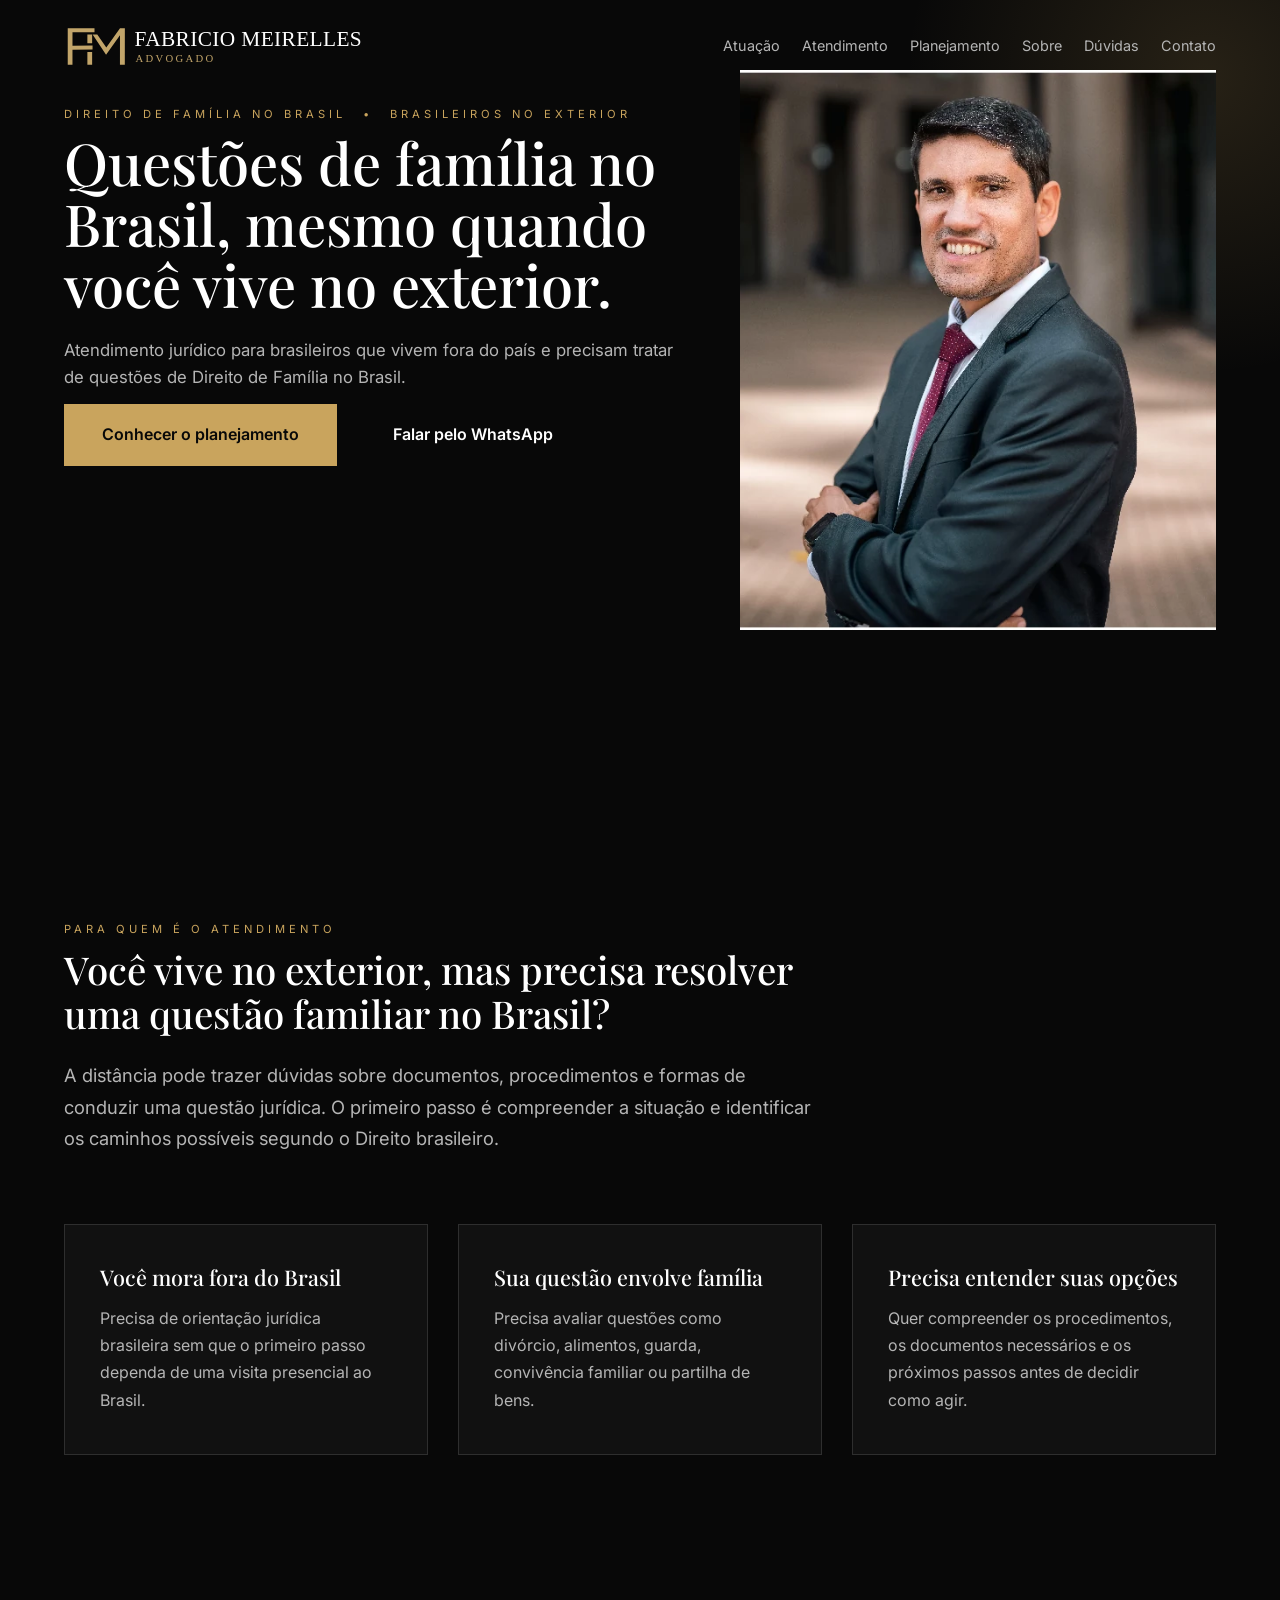
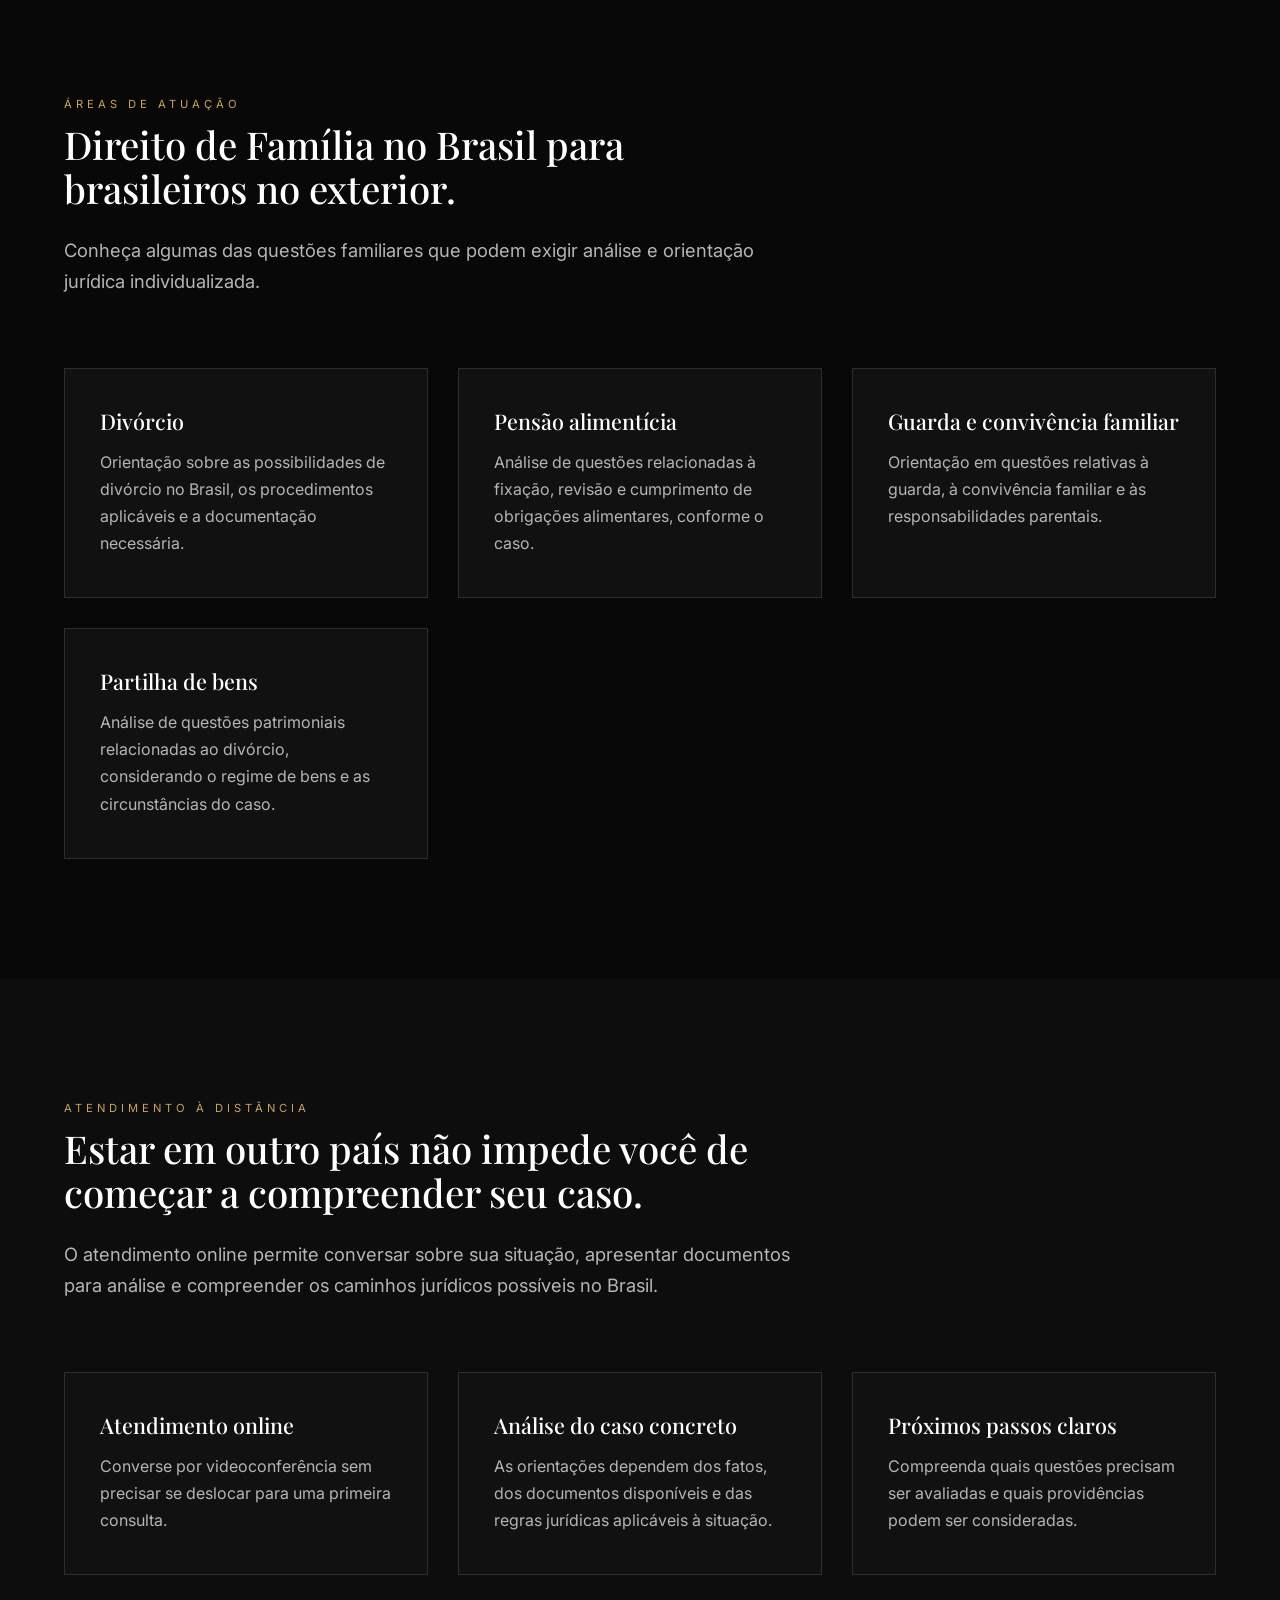
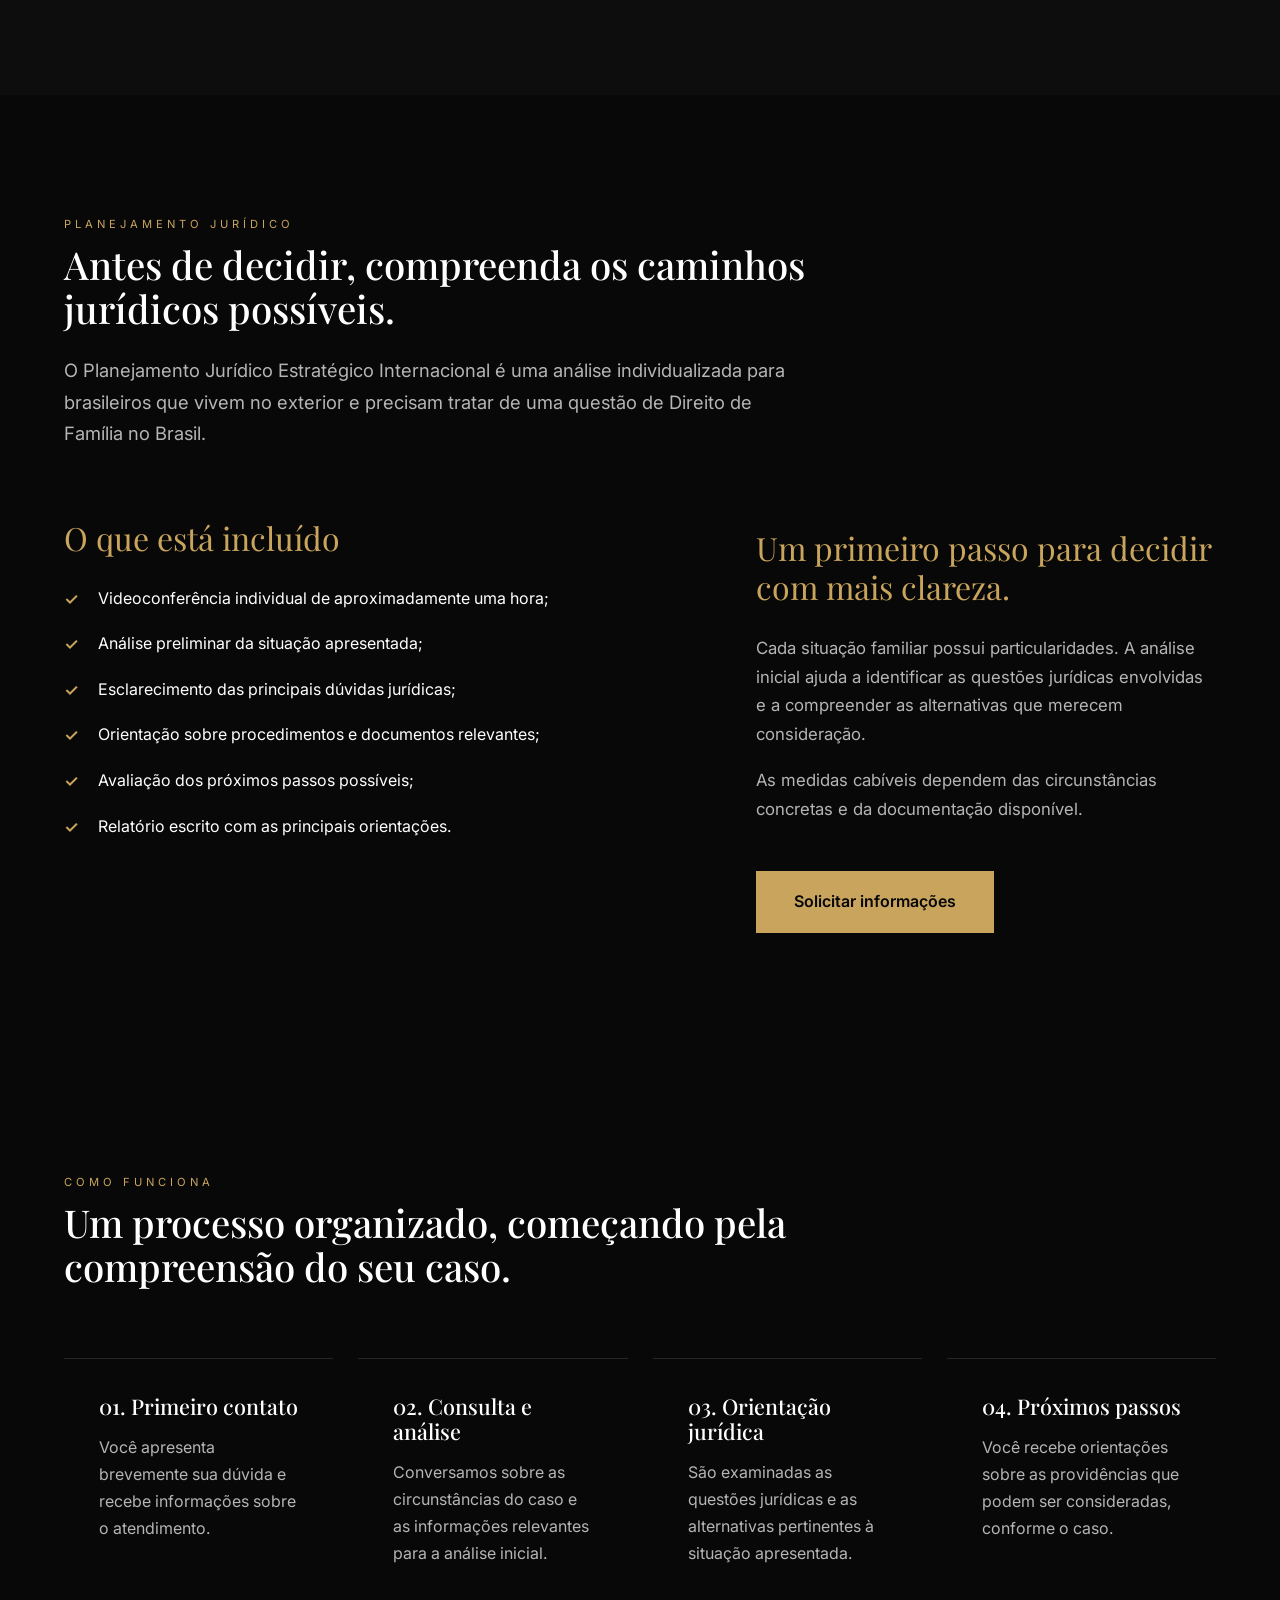
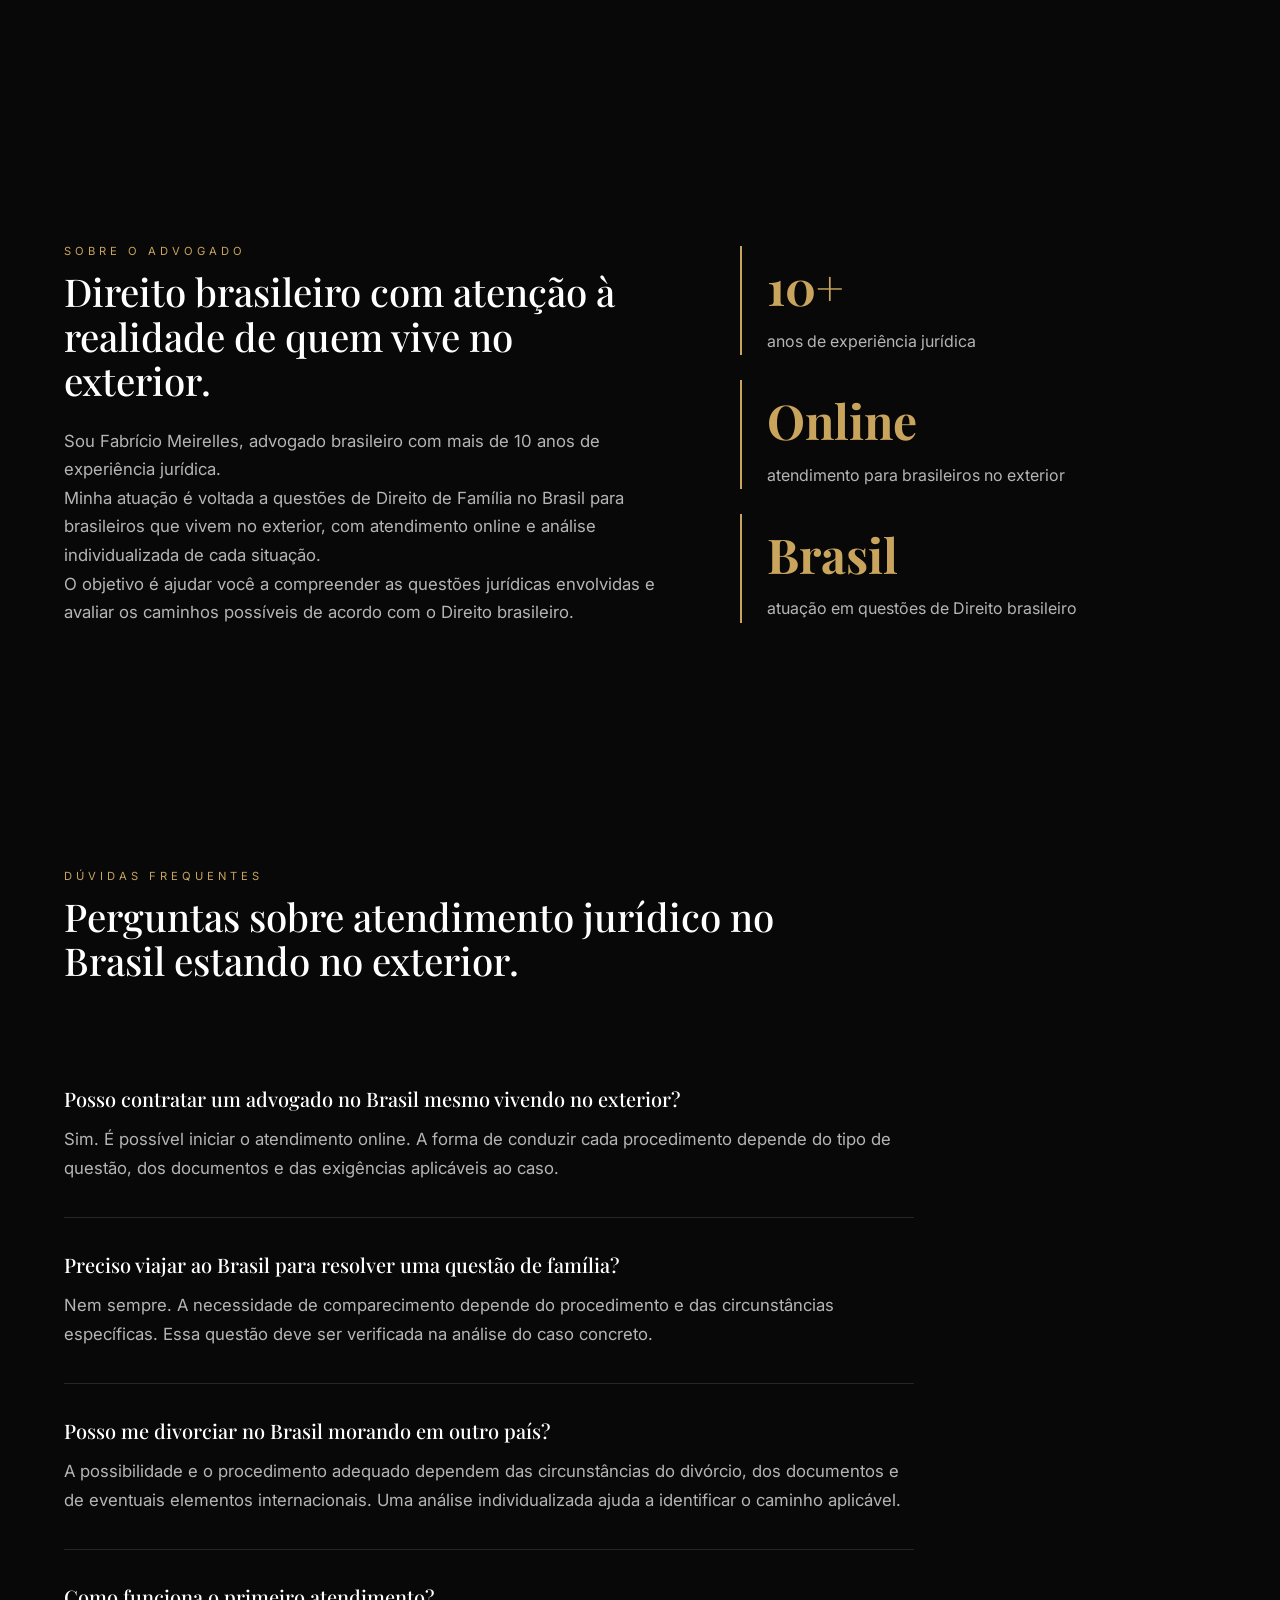
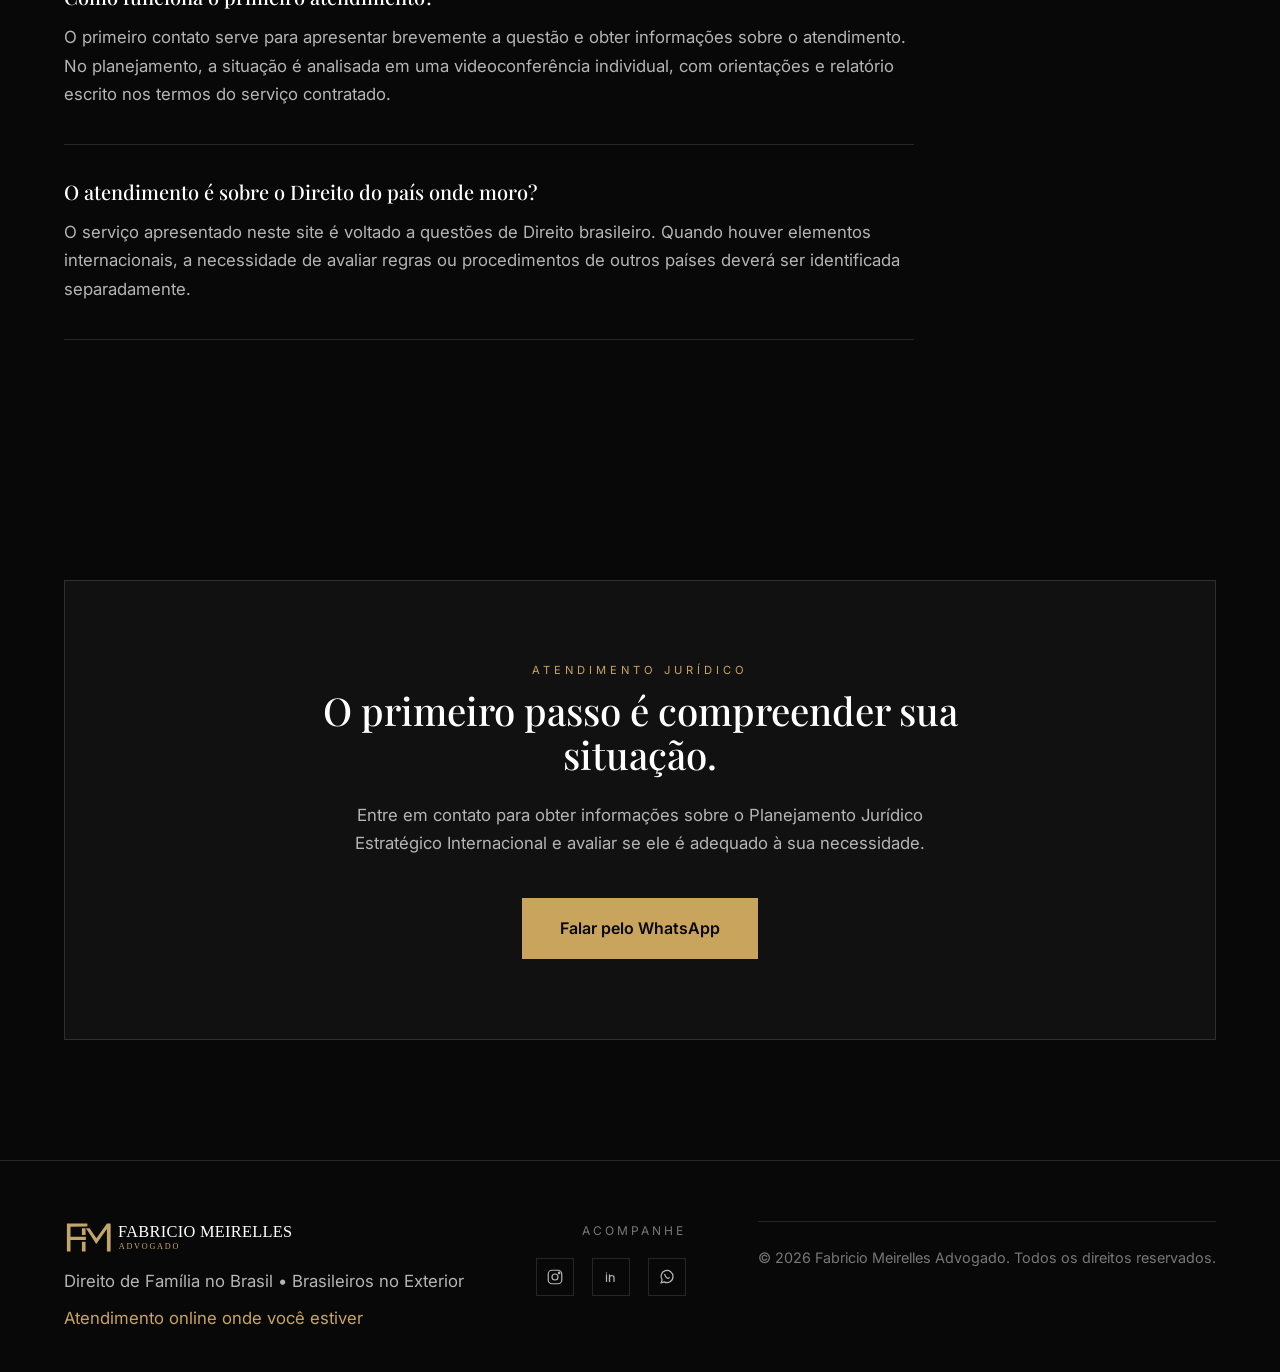
==== commit 96c223ae: "Fix footer social icons" ====
--- a/index.html
+++ b/index.html
@@ -314,9 +314,29 @@
       <div class="footer-social">
         <span class="footer-label">Acompanhe</span>
         <div class="social-links">
-          <a href="https://www.instagram.com/fabriciomeirellesadv/" aria-label="Instagram" target="_blank" rel="noopener noreferrer">Instagram</a>
-          <a href="https://www.linkedin.com/in/fabriciomeirellesadvogado/" aria-label="LinkedIn" target="_blank" rel="noopener noreferrer">LinkedIn</a>
-          <a href="https://wa.me/12365129727" aria-label="WhatsApp" target="_blank" rel="noopener noreferrer">WhatsApp</a>
+          <a href="https://www.instagram.com/fabriciomeirellesadv/" aria-label="Instagram" target="_blank" rel="noopener noreferrer">
+  <svg viewBox="0 0 24 24" aria-hidden="true">
+    <rect x="3" y="3" width="18" height="18" rx="5"></rect>
+    <circle cx="12" cy="12" r="4"></circle>
+    <circle cx="17.5" cy="6.5" r="1"></circle>
+  </svg>
+</a>
+
+<a href="https://www.linkedin.com/in/fabriciomeirellesadvogado/" aria-label="LinkedIn" target="_blank" rel="noopener noreferrer">
+  <svg viewBox="0 0 24 24" aria-hidden="true">
+    <path d="M6 9v9"></path>
+    <path d="M6 6.5v.01"></path>
+    <path d="M10 18v-5a3 3 0 0 1 6 0v5"></path>
+    <path d="M10 9v9"></path>
+  </svg>
+</a>
+
+<a href="https://wa.me/12365129727" aria-label="WhatsApp" target="_blank" rel="noopener noreferrer">
+  <svg viewBox="0 0 24 24" aria-hidden="true">
+    <path d="M20 11.5a8 8 0 0 1-11.8 7L4 20l1.5-4.1A8 8 0 1 1 20 11.5Z"></path>
+    <path d="M9 8.5c.3 2 1.5 4 3.5 5 .5.2 1 .4 1.5.1l1-.8"></path>
+  </svg>
+</a>
         </div>
       </div>
 
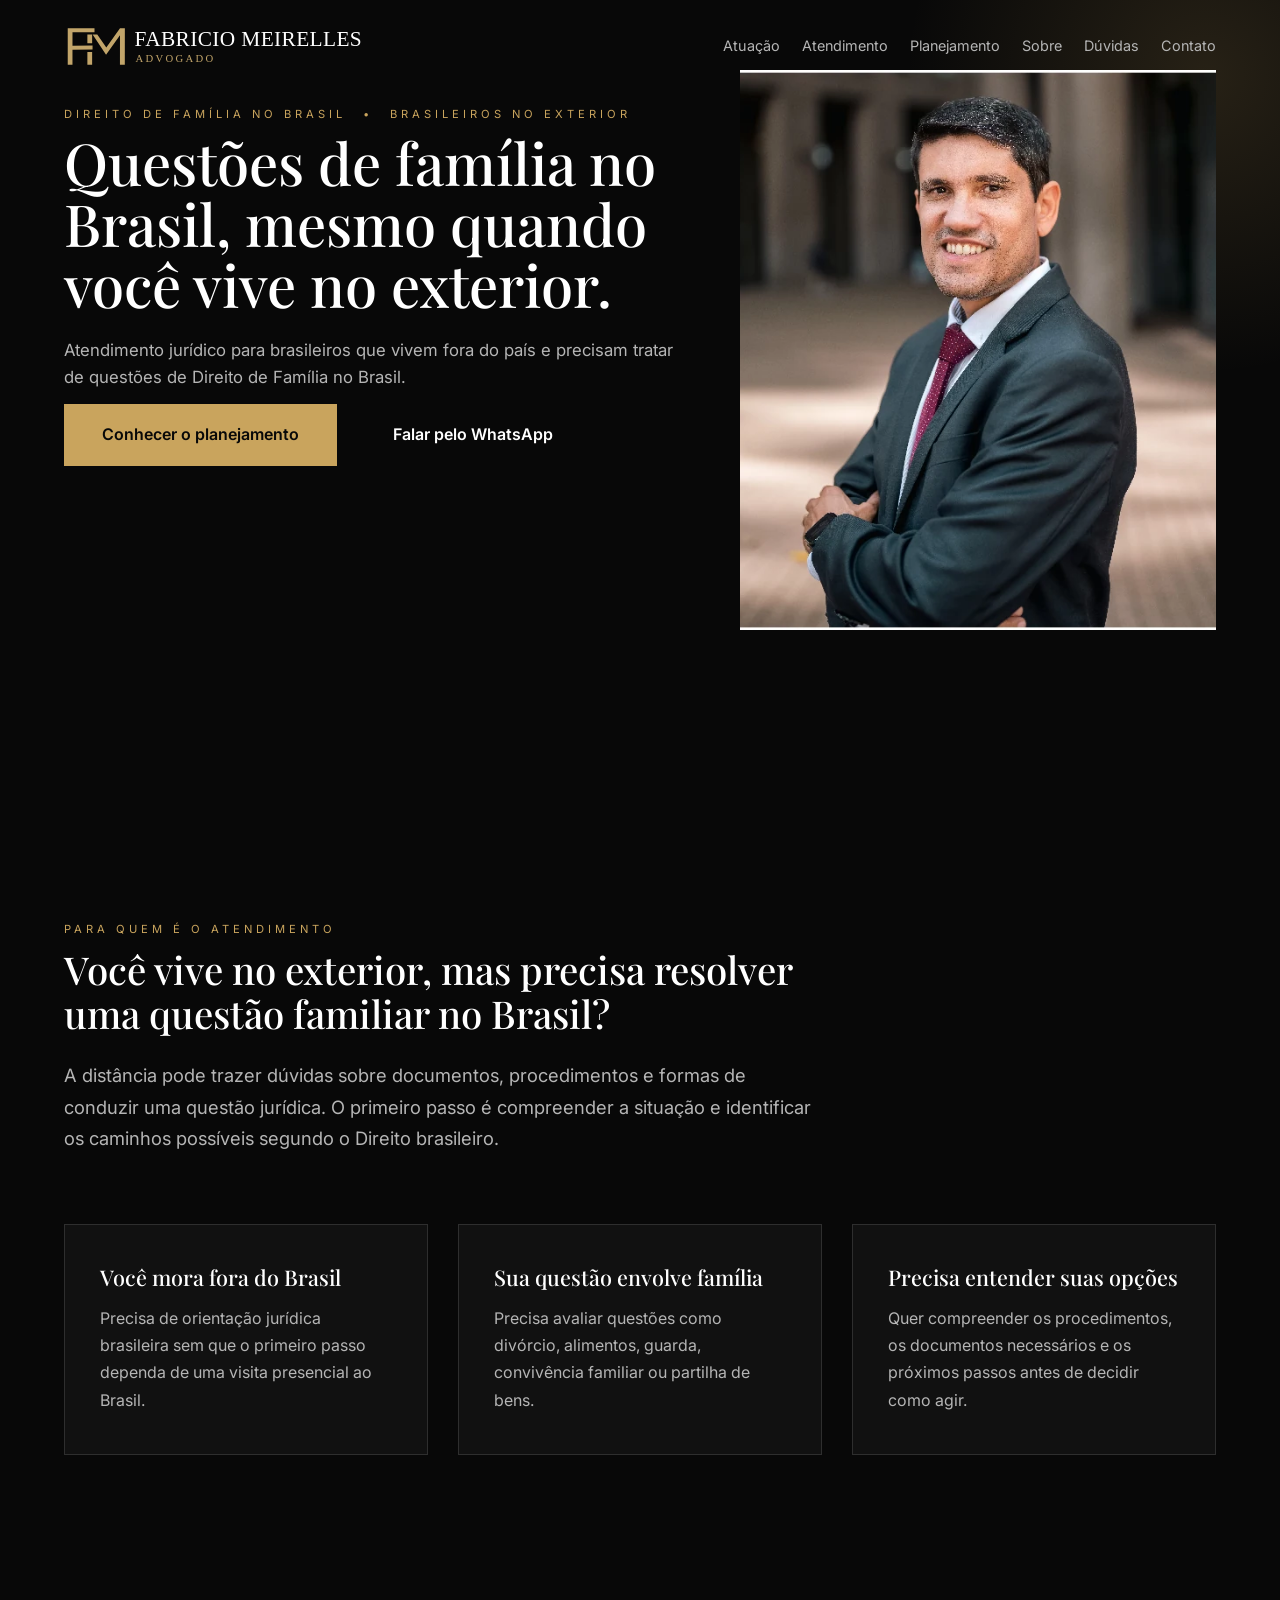
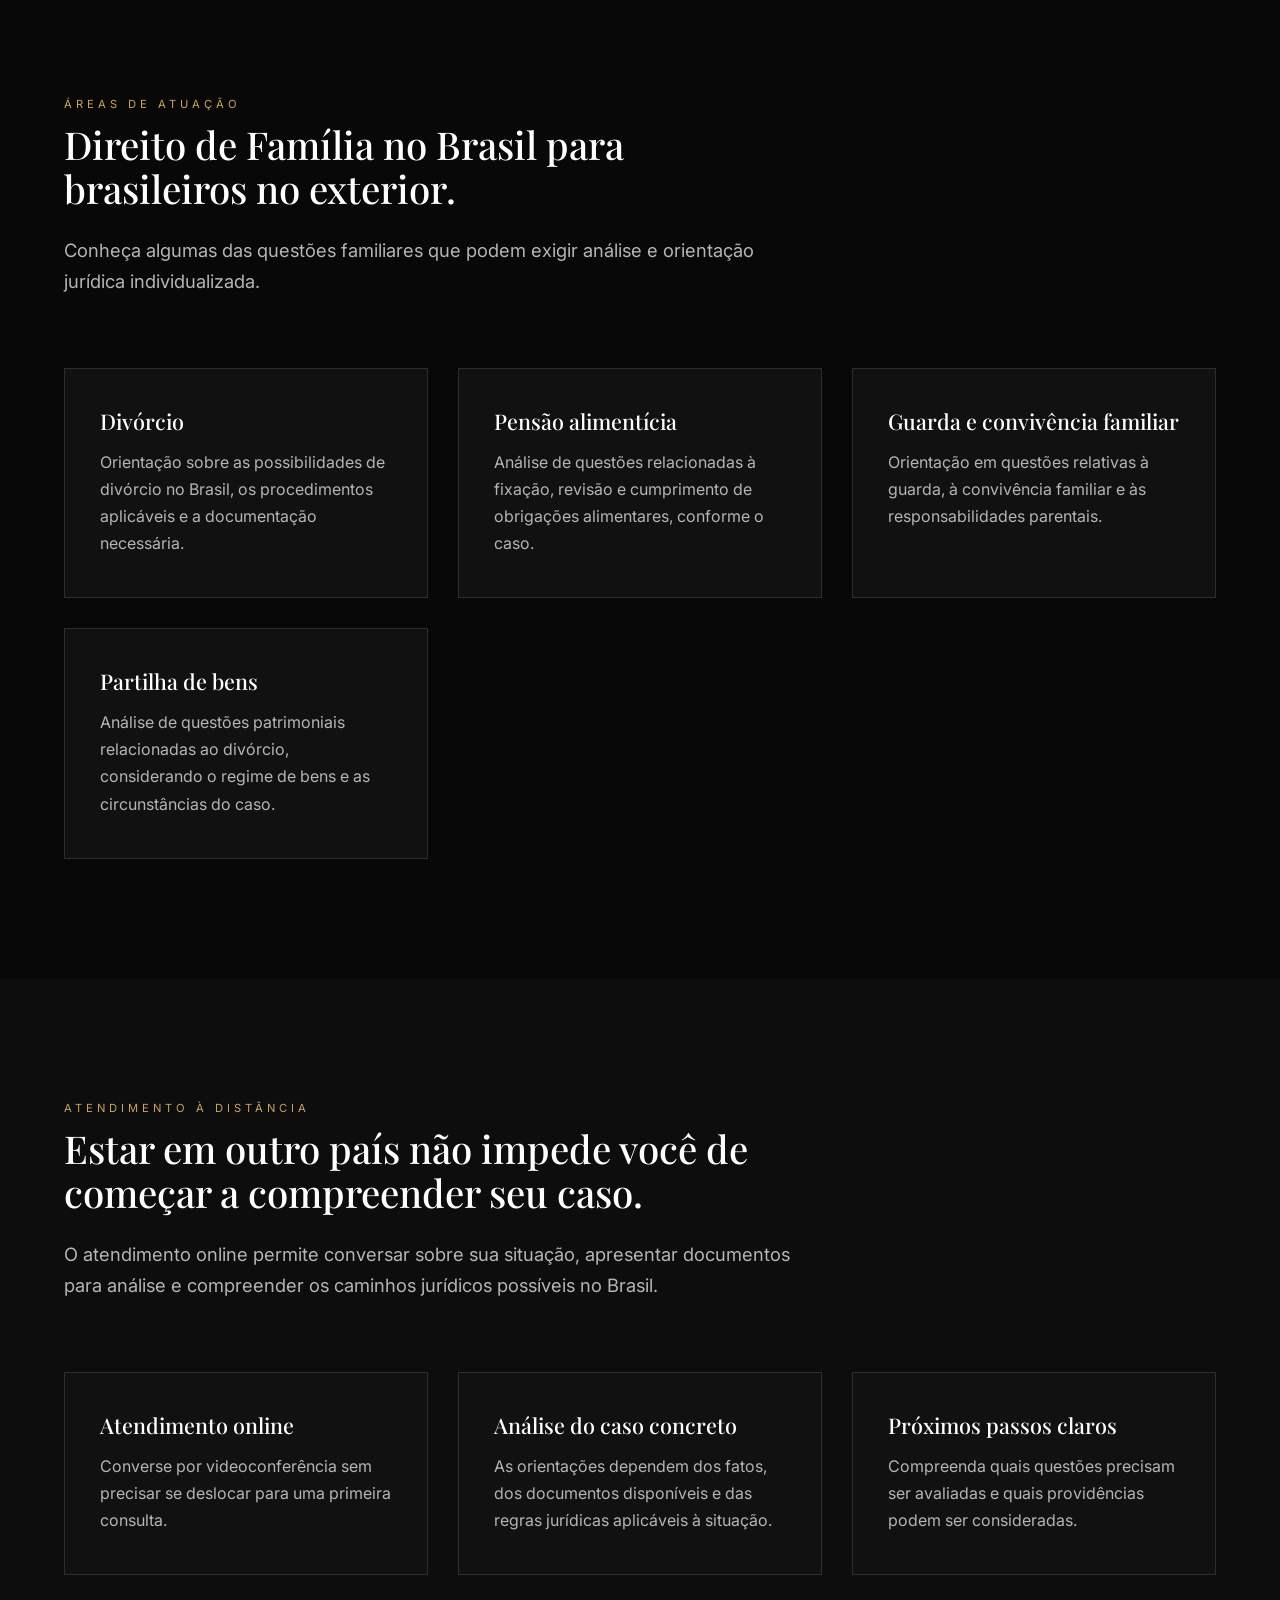
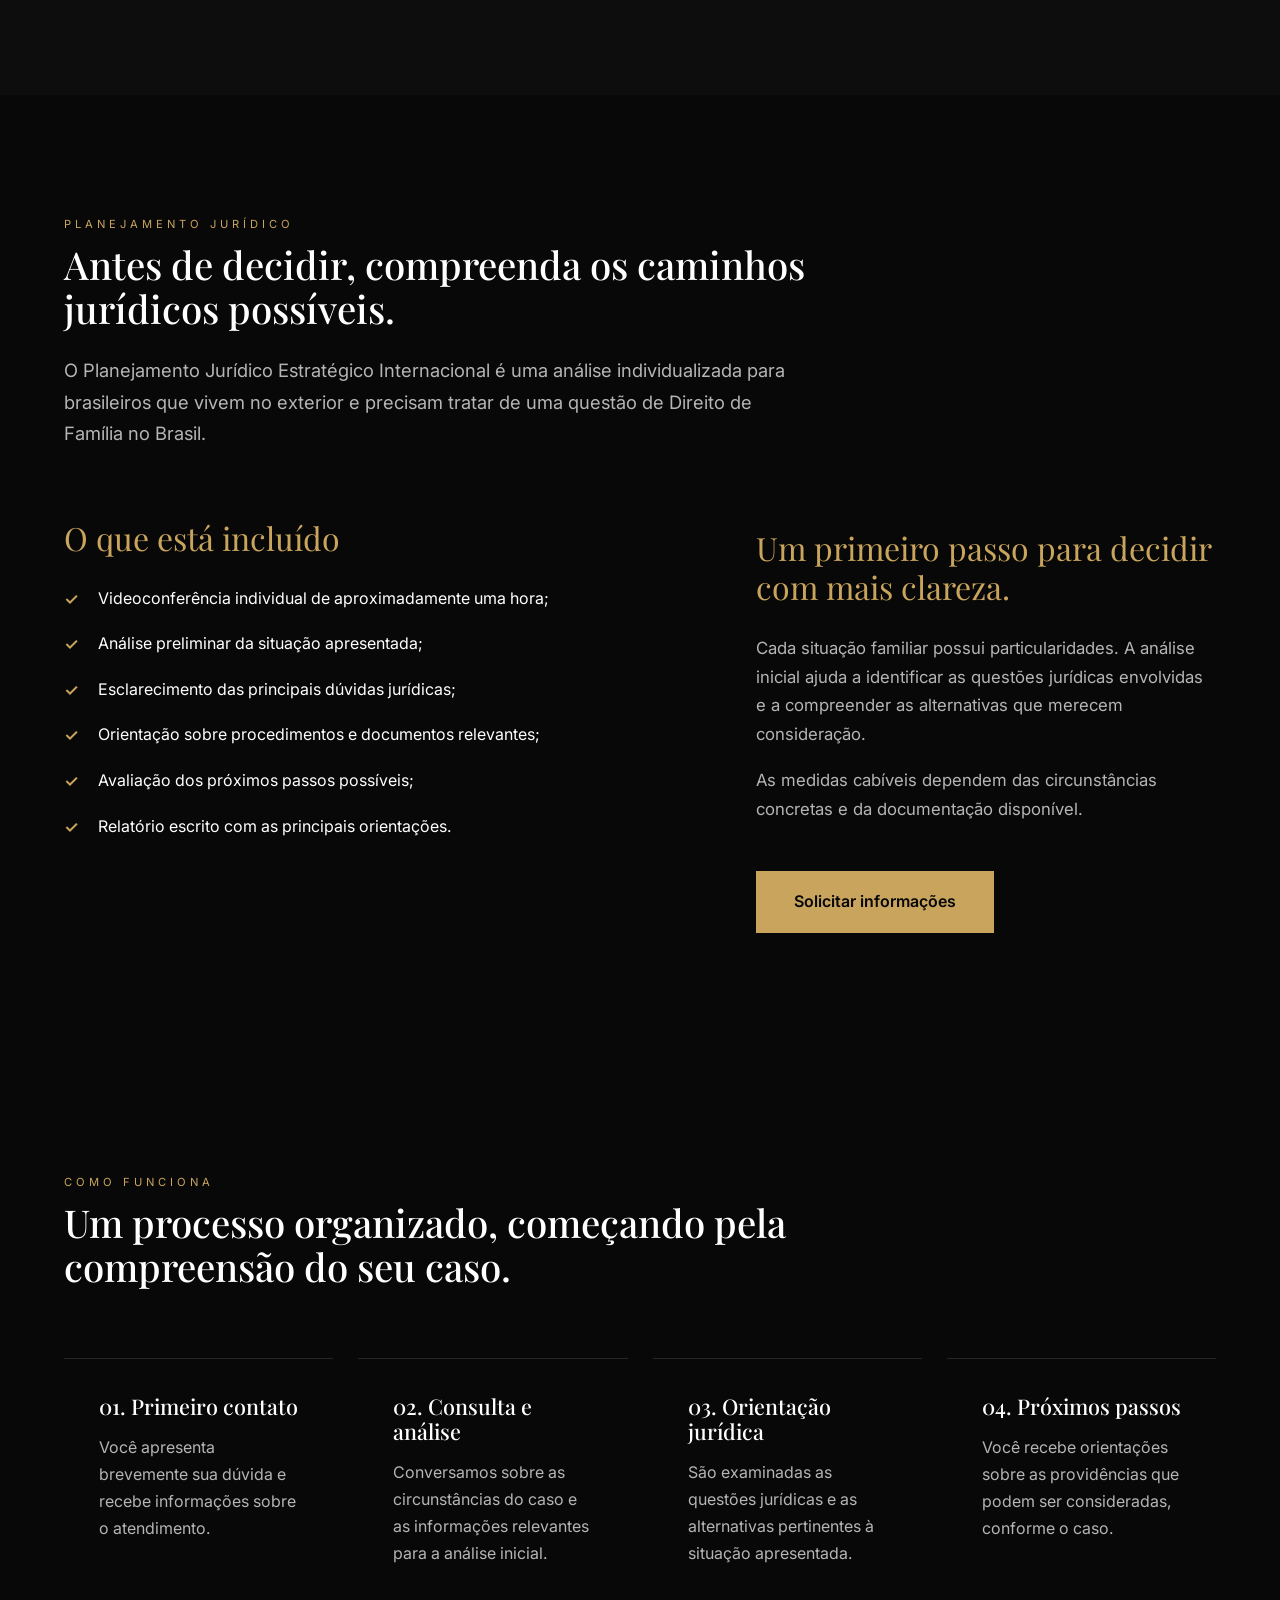
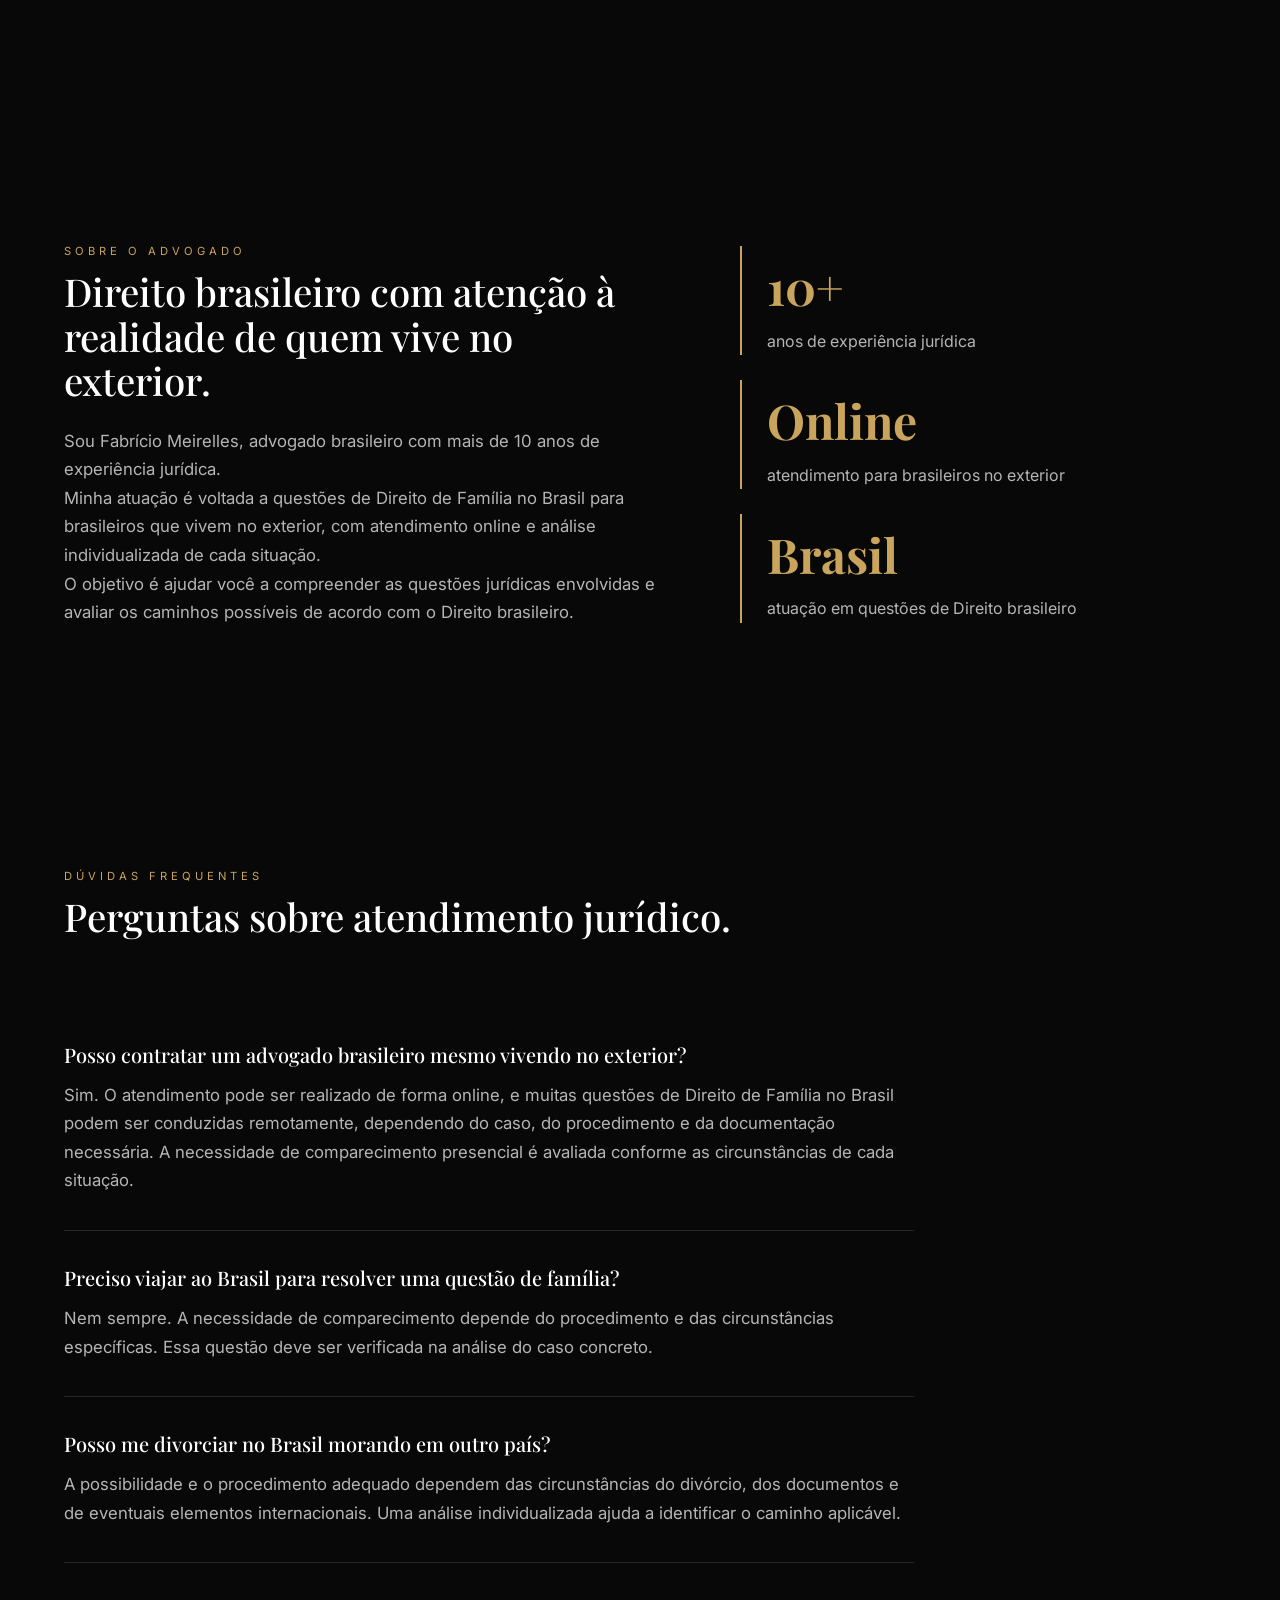
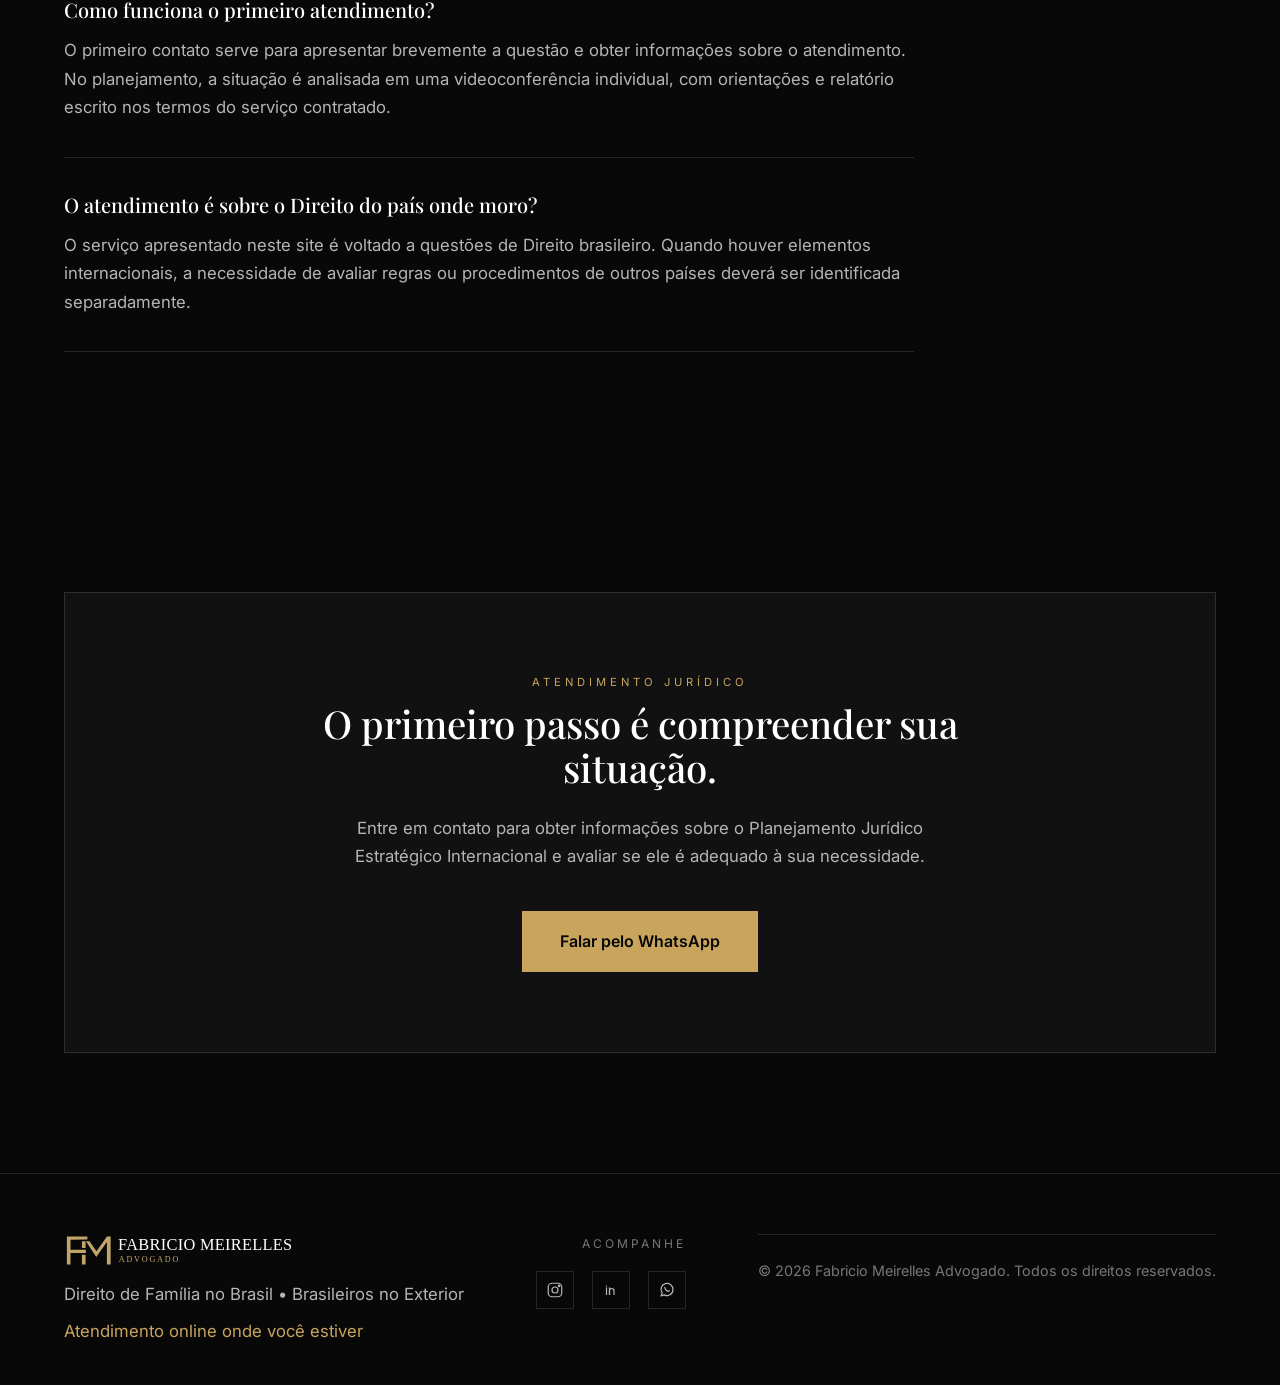
==== commit 89d19cba: "Update FAQ wording." ====
--- a/index.html
+++ b/index.html
@@ -256,13 +256,13 @@
     <div class="container">
       <div class="section-header">
         <div class="eyebrow">DÚVIDAS FREQUENTES</div>
-        <h2>Perguntas sobre atendimento jurídico no Brasil estando no exterior.</h2>
+        <h2>Perguntas sobre atendimento jurídico.</h2>
       </div>
 
       <div class="faq-list">
         <div class="faq-item">
-          <h3>Posso contratar um advogado no Brasil mesmo vivendo no exterior?</h3>
-          <p>Sim. É possível iniciar o atendimento online. A forma de conduzir cada procedimento depende do tipo de questão, dos documentos e das exigências aplicáveis ao caso.</p>
+          <h3>Posso contratar um advogado brasileiro mesmo vivendo no exterior?</h3>
+          <p>Sim. O atendimento pode ser realizado de forma online, e muitas questões de Direito de Família no Brasil podem ser conduzidas remotamente, dependendo do caso, do procedimento e da documentação necessária. A necessidade de comparecimento presencial é avaliada conforme as circunstâncias de cada situação.</p>
         </div>
 
         <div class="faq-item">
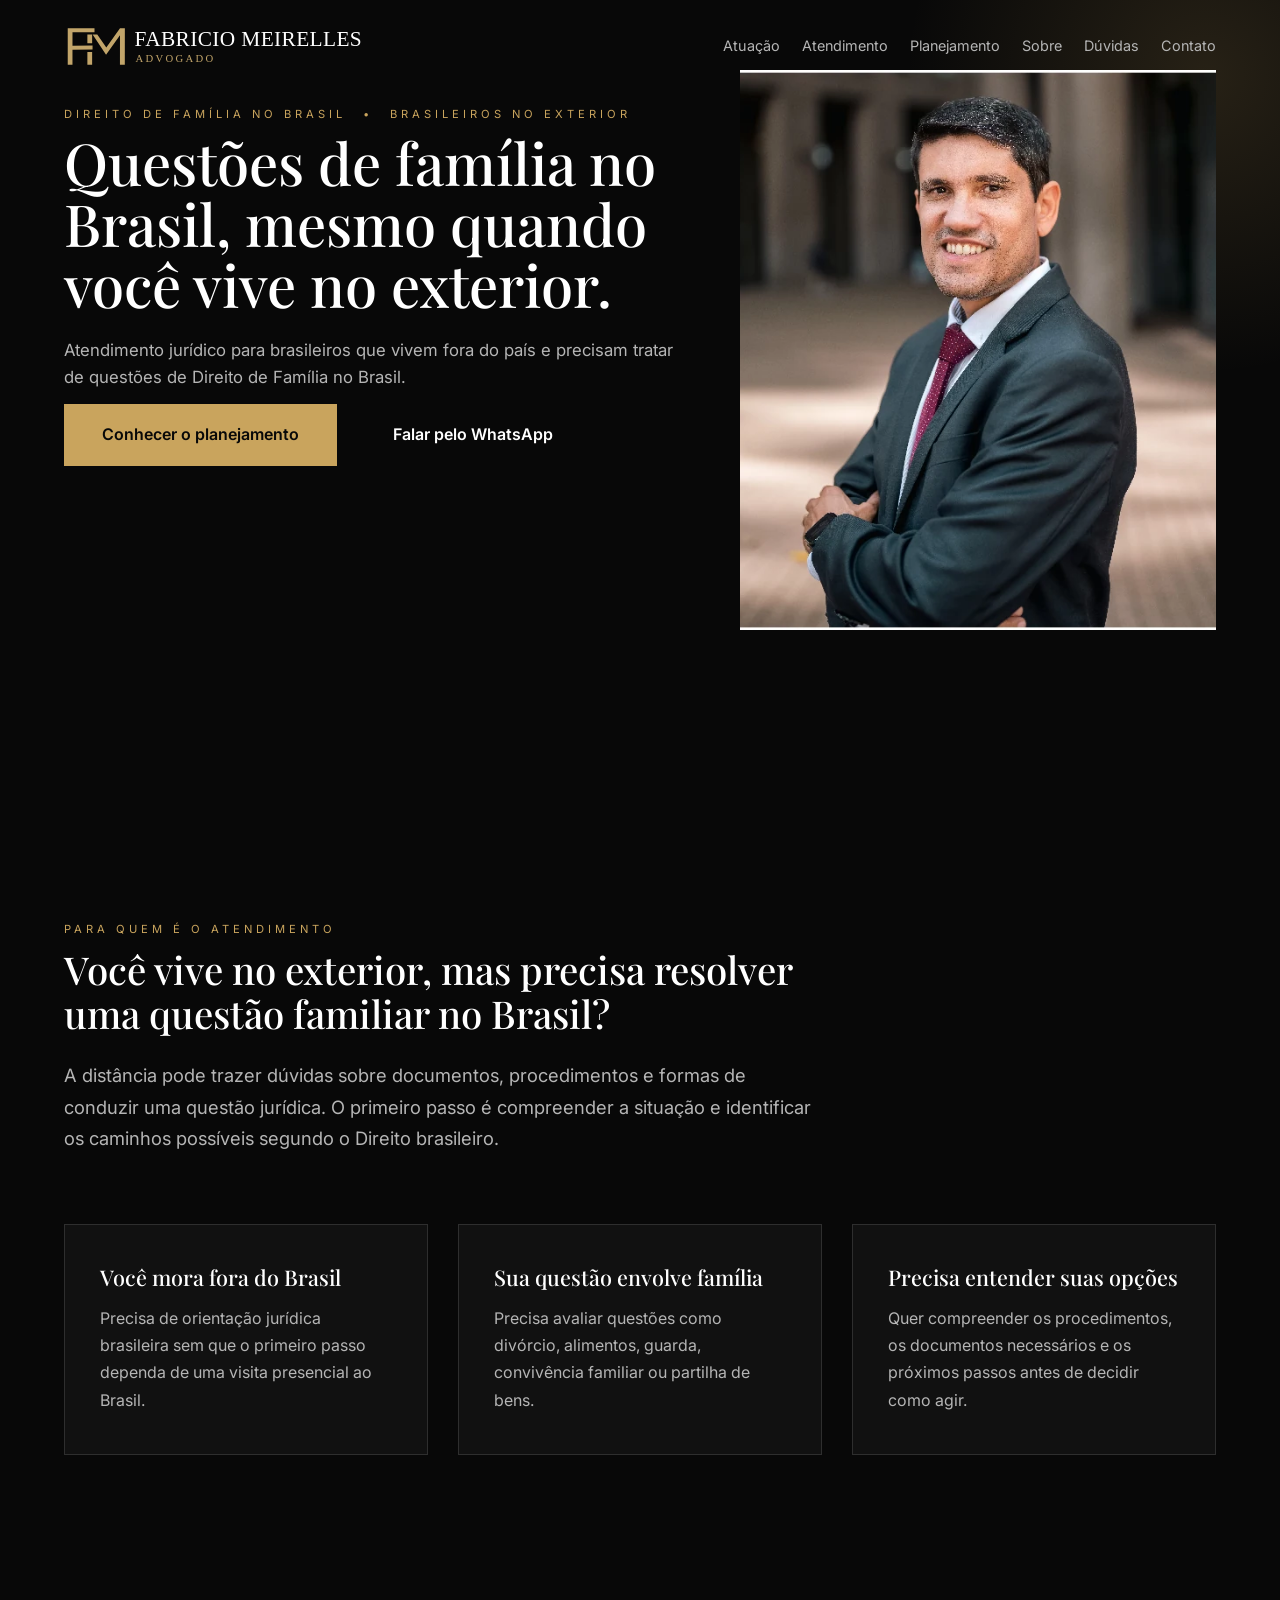
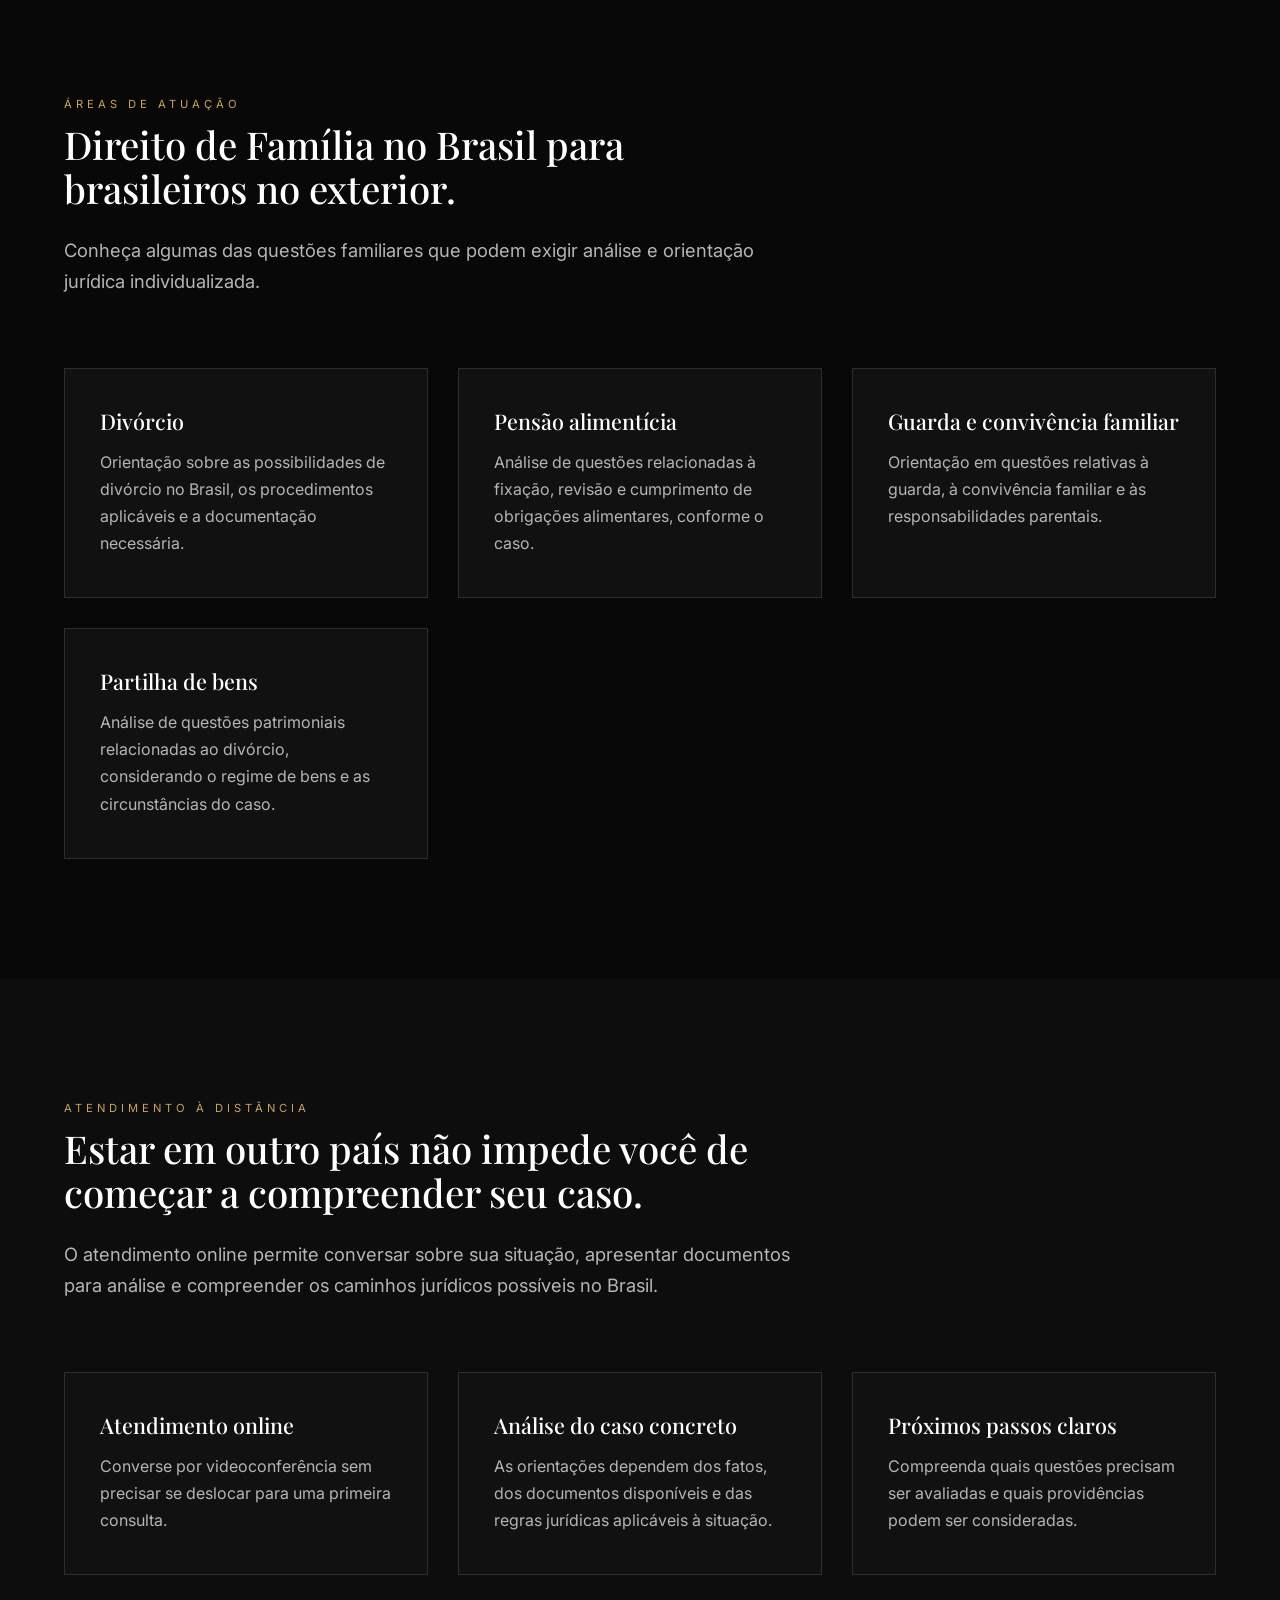
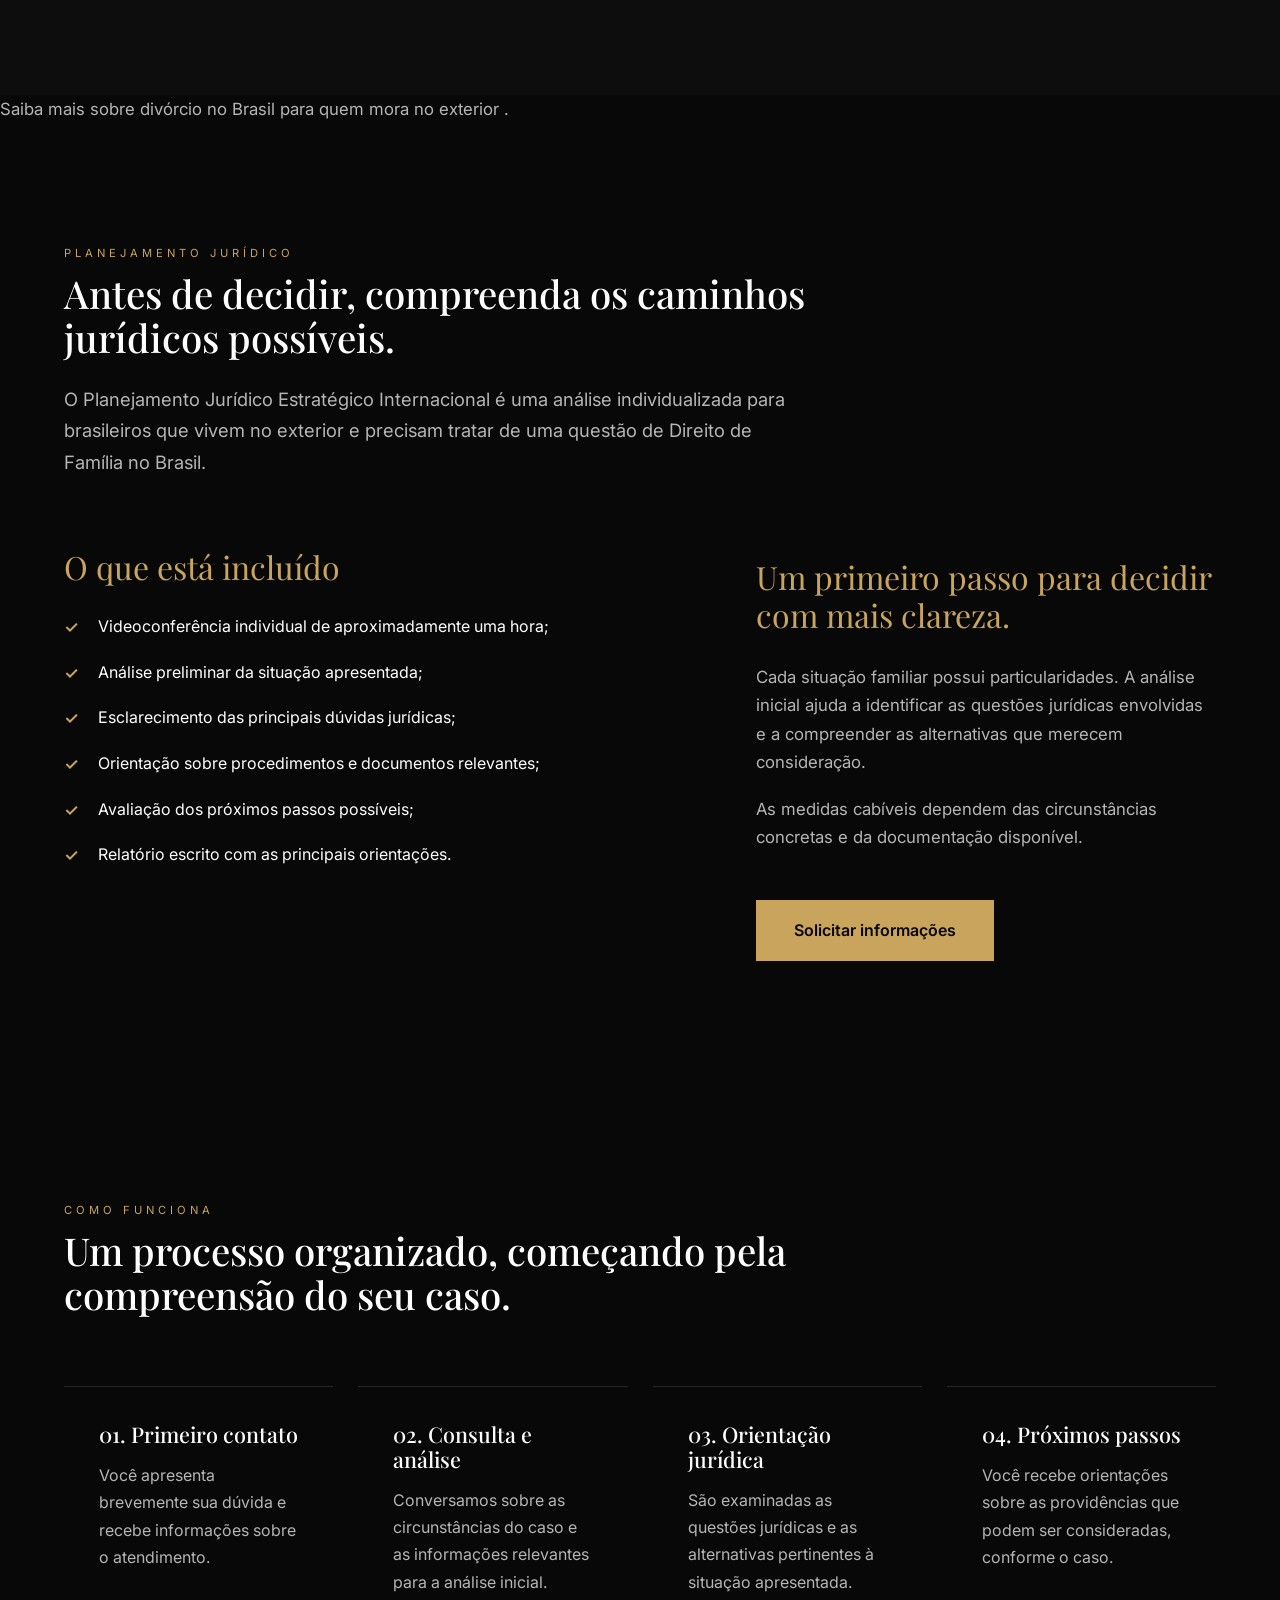
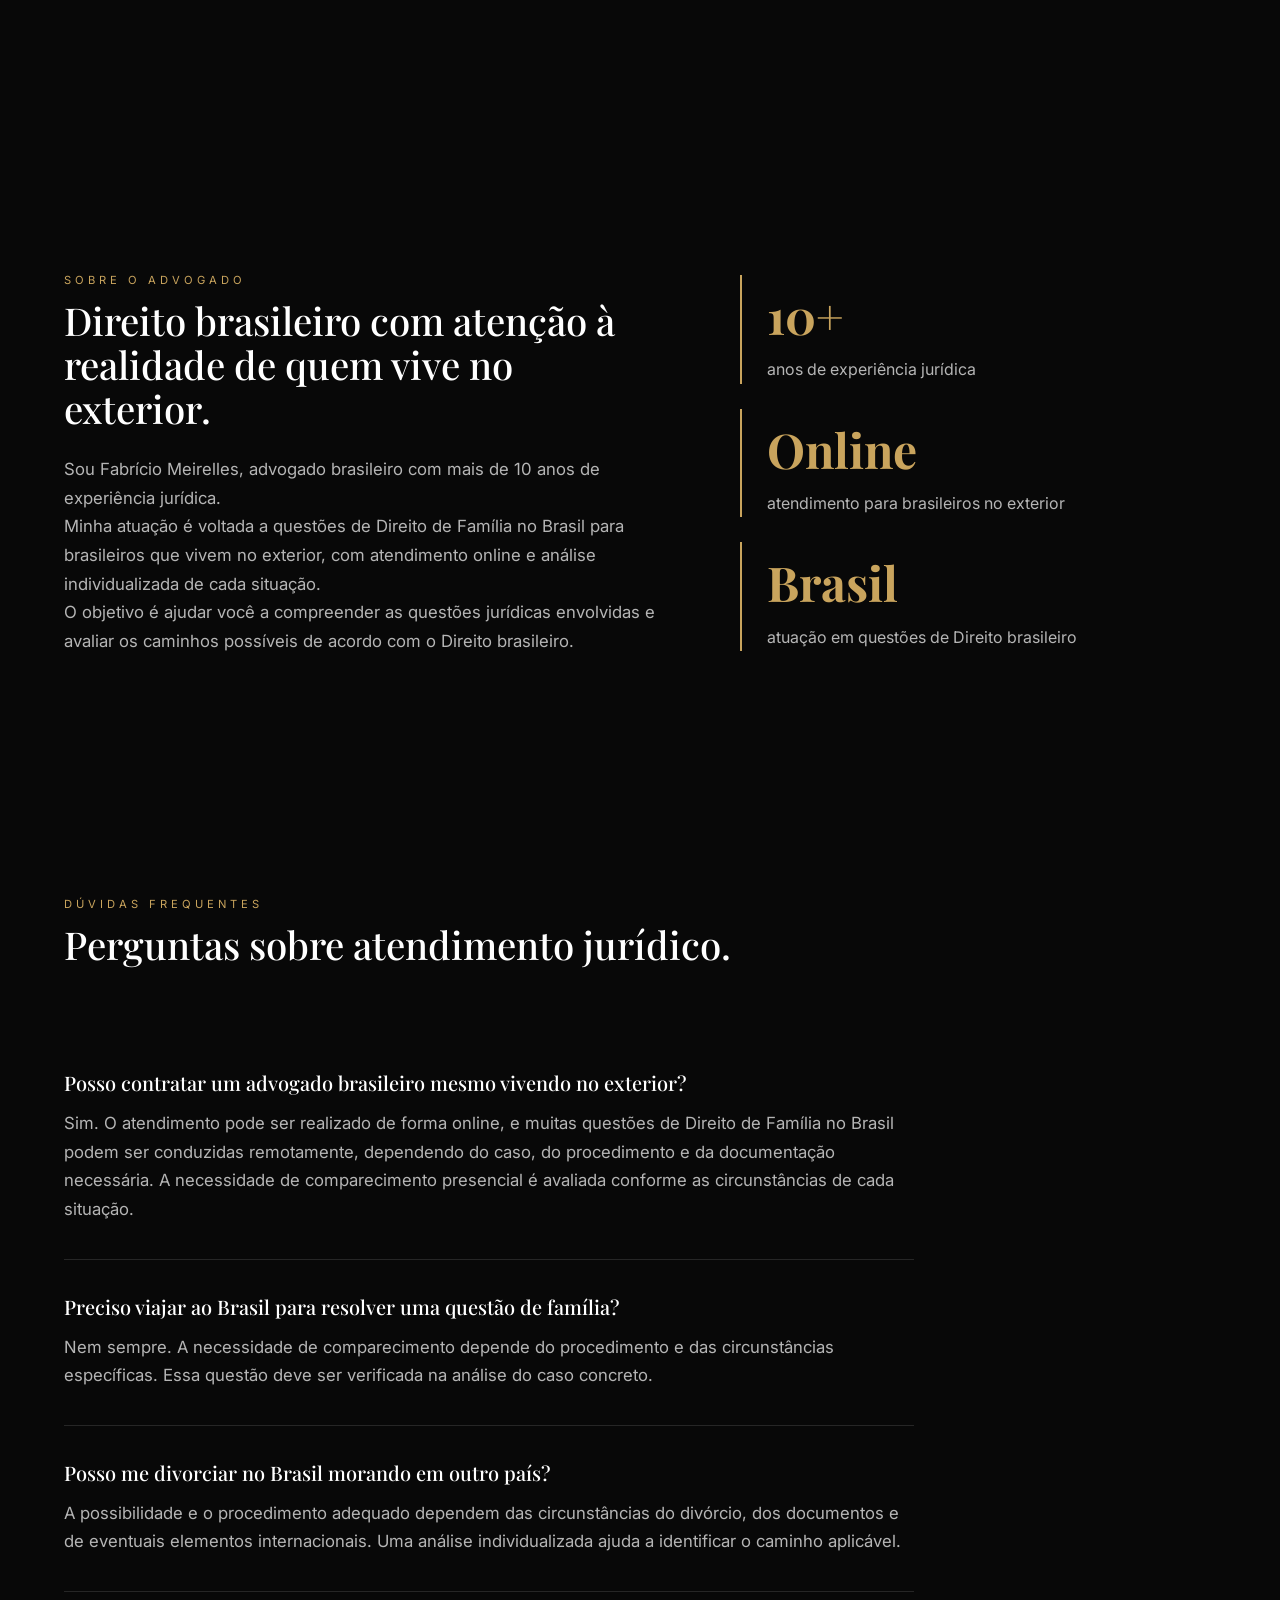
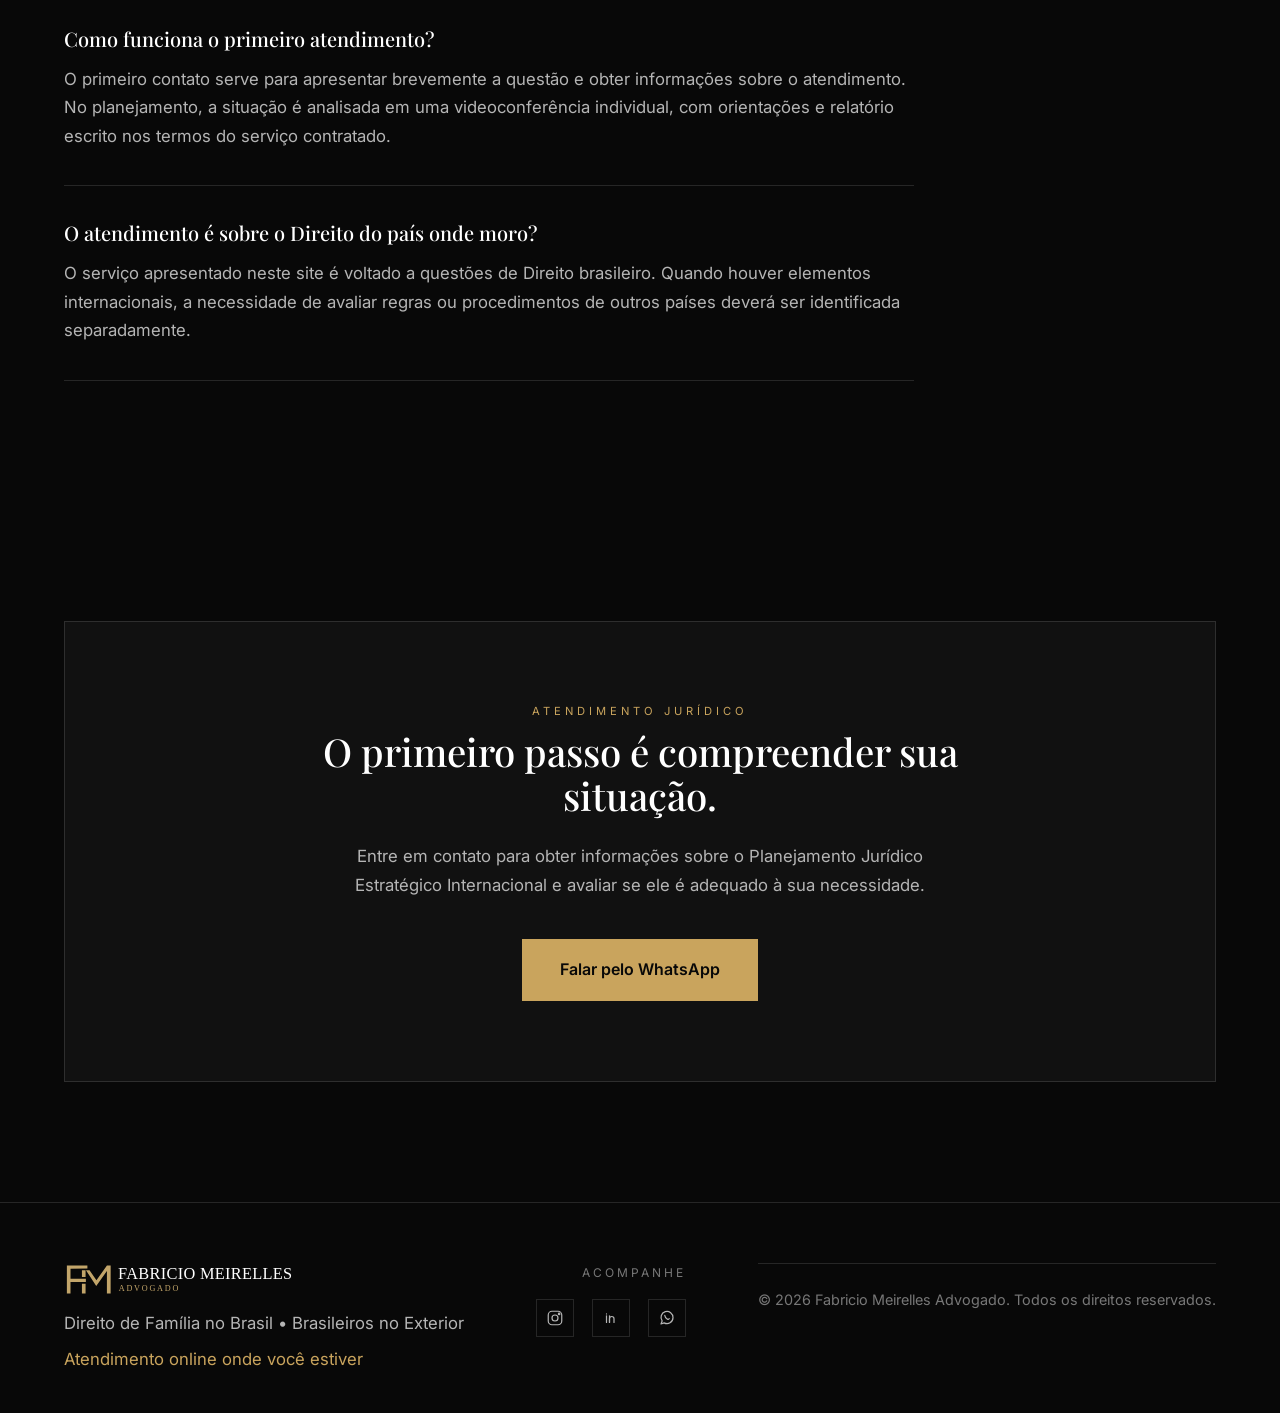
==== commit 430f853a: "Update index.html" ====
--- a/index.html
+++ b/index.html
@@ -7,23 +7,70 @@
 
 <title>Fabricio Meirelles Advogado | Direito de Família no Brasil para Brasileiros no Exterior</title>
 
-<meta name="description" content="Advogado de Direito de Família no Brasil para brasileiros que vivem no exterior. Atendimento jurídico online para questões como divórcio, alimentos, guarda e partilha.">
+<meta name="description" content="Advogado brasileiro em Direito de Família para brasileiros que vivem no exterior. Atendimento online para questões de divórcio, alimentos, guarda, convivência e partilha no Brasil.">
 <meta name="author" content="Fabricio Meirelles Advogado">
 <meta name="robots" content="index, follow">
 <link rel="canonical" href="https://fabriciomeirelles.com/">
 <link rel="icon" type="image/png" href="assets/favicon.png">
 
 <meta property="og:type" content="website">
-<meta property="og:title" content="Fabricio Meirelles Advogado | Direito de Família no Brasil">
-<meta property="og:description" content="Orientação jurídica em Direito de Família brasileiro para brasileiros que vivem no exterior.">
+<meta property="og:site_name" content="Fabricio Meirelles Advogado">
+<meta property="og:title" content="Fabricio Meirelles Advogado | Direito de Família no Brasil para Brasileiros no Exterior">
+<meta property="og:description" content="Advogado brasileiro em Direito de Família para brasileiros que vivem no exterior. Atendimento online para questões de família no Brasil.">
 <meta property="og:url" content="https://fabriciomeirelles.com/">
+<meta property="og:image" content="https://fabriciomeirelles.com/assets/images/hero-fabricio.webp">
+<meta property="og:image:alt" content="Fabricio Meirelles, advogado brasileiro">
+  
 <meta name="twitter:card" content="summary_large_image">
-<meta name="theme-color" content="#080808">
+<meta name="twitter:title" content="Fabricio Meirelles Advogado | Direito de Família no Brasil para Brasileiros no Exterior">
+<meta name="twitter:description" content="Advogado brasileiro em Direito de Família para brasileiros que vivem no exterior. Atendimento online para questões de família no Brasil.">
+<meta name="twitter:image" content="https://fabriciomeirelles.com/assets/images/hero-fabricio.webp">
+<meta name="twitter:image:alt" content="Fabricio Meirelles, advogado brasileiro">
+  
 
 <link rel="preconnect" href="https://fonts.googleapis.com">
 <link rel="preconnect" href="https://fonts.gstatic.com" crossorigin>
 <link href="https://fonts.googleapis.com/css2?family=Inter:wght@300;400;500;600&family=Playfair+Display:wght@400;500;600&display=swap" rel="stylesheet">
 <link rel="stylesheet" href="assets/css/style.css">
+
+<script type="application/ld+json">
+{
+  "@context": "https://schema.org",
+  "@graph": [
+    {
+      "@type": "WebSite",
+      "@id": "https://fabriciomeirelles.com/#website",
+      "url": "https://fabriciomeirelles.com/",
+      "name": "Fabricio Meirelles Advogado",
+      "description": "Direito de Família no Brasil para brasileiros que vivem no exterior."
+    },
+    {
+      "@type": "Person",
+      "@id": "https://fabriciomeirelles.com/#fabricio-meirelles",
+      "name": "Fabrício Meirelles",
+      "url": "https://fabriciomeirelles.com/",
+      "jobTitle": "Advogado",
+      "image": "https://fabriciomeirelles.com/assets/images/hero-fabricio.webp",
+      "sameAs": [
+        "https://www.instagram.com/fabriciomeirellesadv/",
+        "https://www.linkedin.com/in/fabriciomeirellesadvogado/"
+      ]
+    },
+    {
+      "@type": "Organization",
+      "@id": "https://fabriciomeirelles.com/#organization",
+      "name": "Fabricio Meirelles Advogado",
+      "url": "https://fabriciomeirelles.com/",
+      "logo": "https://fabriciomeirelles.com/assets/images/logo-fm.svg",
+      "sameAs": [
+        "https://www.instagram.com/fabriciomeirellesadv/",
+        "https://www.linkedin.com/in/fabriciomeirellesadvogado/"
+      ]
+    }
+  ]
+}
+</script>  
+  
 </head>
 
 <body>
@@ -157,6 +204,16 @@
       </div>
     </div>
   </section>
+     
+    
+<div class="related-content">
+  <p>
+    Saiba mais sobre
+    <a href="/divorcio-no-brasil-morando-no-exterior/">
+      divórcio no Brasil para quem mora no exterior
+    </a>.
+  </p>
+</div>
 
   <section class="section planning" id="planejamento">
     <div class="container">
--- a/assets/css/style.css
+++ b/assets/css/style.css
@@ -1177,20 +1177,25 @@
     }
 
 
-    /* -----------------------------------------------------
-       SECTION HEADERS
-    ----------------------------------------------------- */
-
-    .section-header {
-        margin-bottom: 45px;
-    }
-
-
-    .section-header p {
-        font-size: 1rem;
-    }
-
-
+ /* -----------------------------------------------------
+   SECTION HEADERS
+----------------------------------------------------- */
+
+.section-header {
+    margin-bottom: 45px;
+}
+
+.section-header p {
+    font-size: 1rem;
+}
+
+.faq-section .section-header {
+    margin-bottom: 25px;
+}
+
+.faq-item:first-child {
+    padding-top: 10px;
+}
     /* -----------------------------------------------------
        CARDS
     ----------------------------------------------------- */
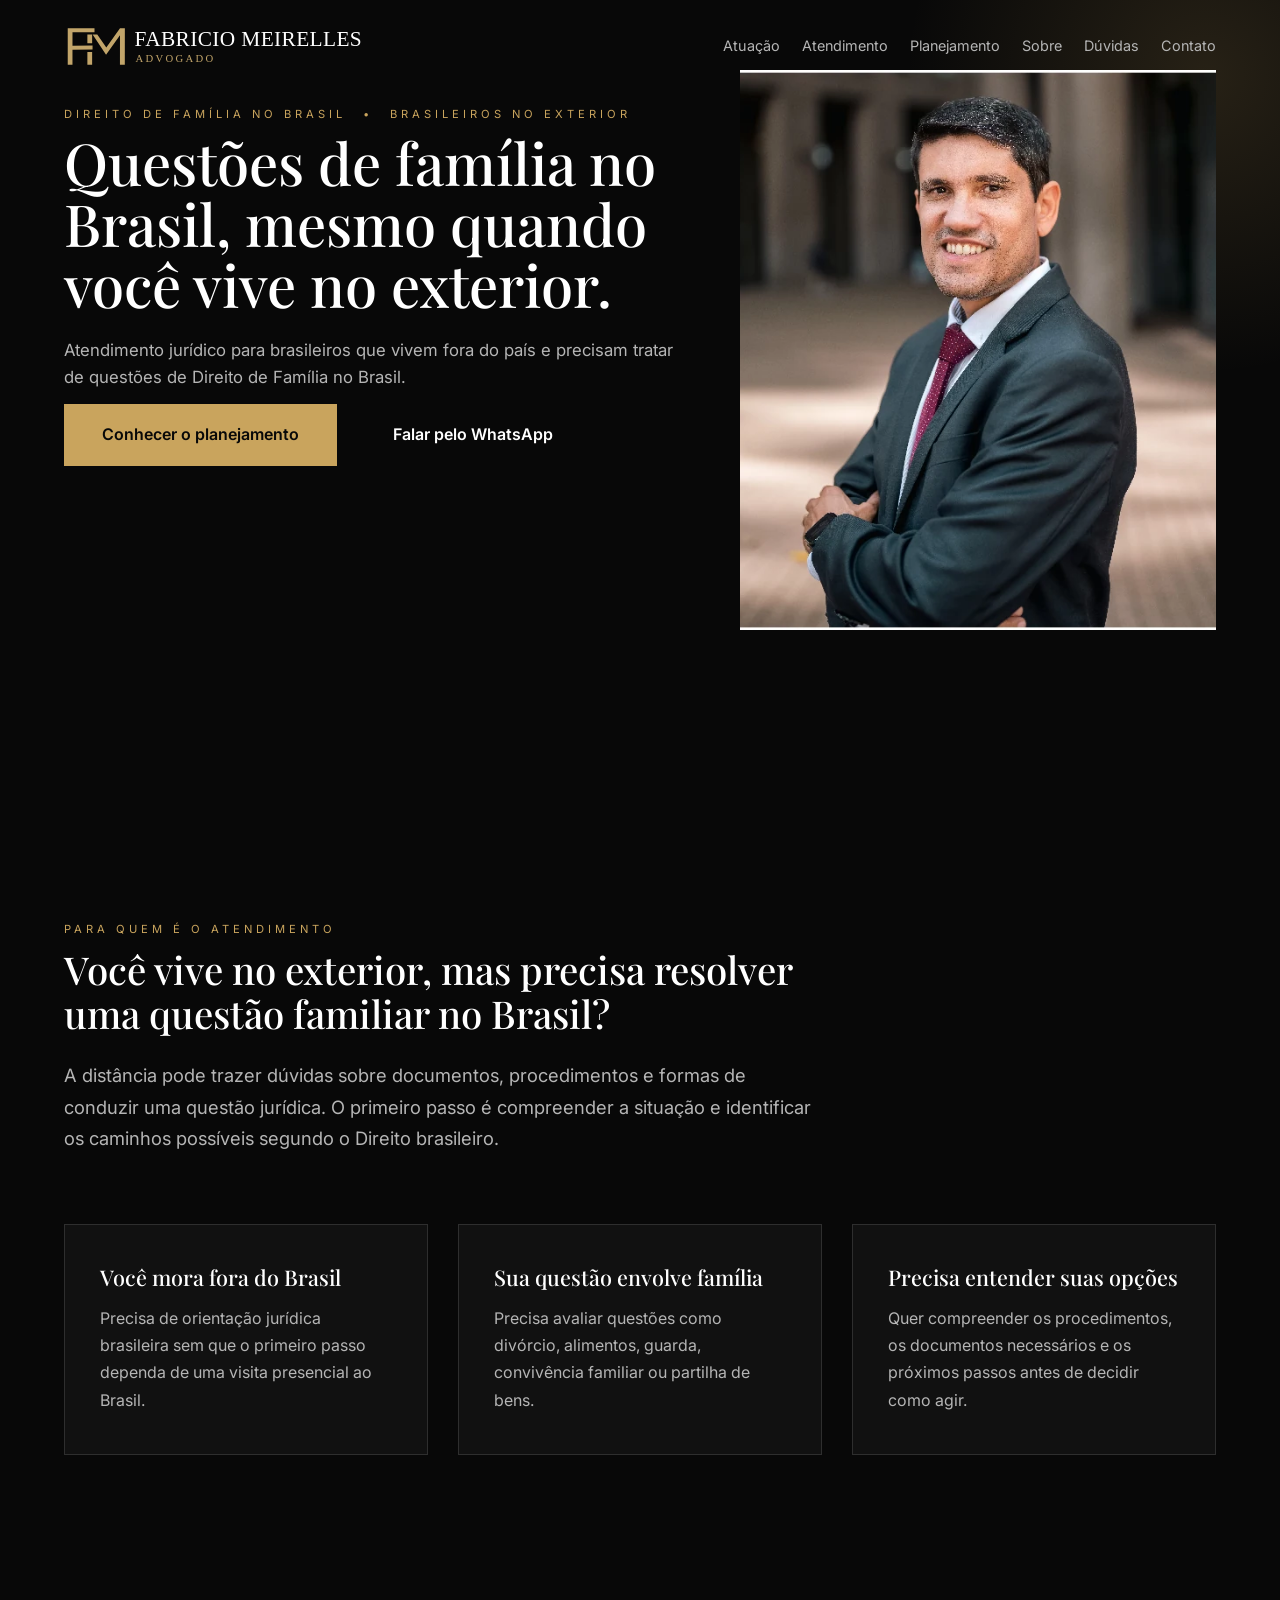
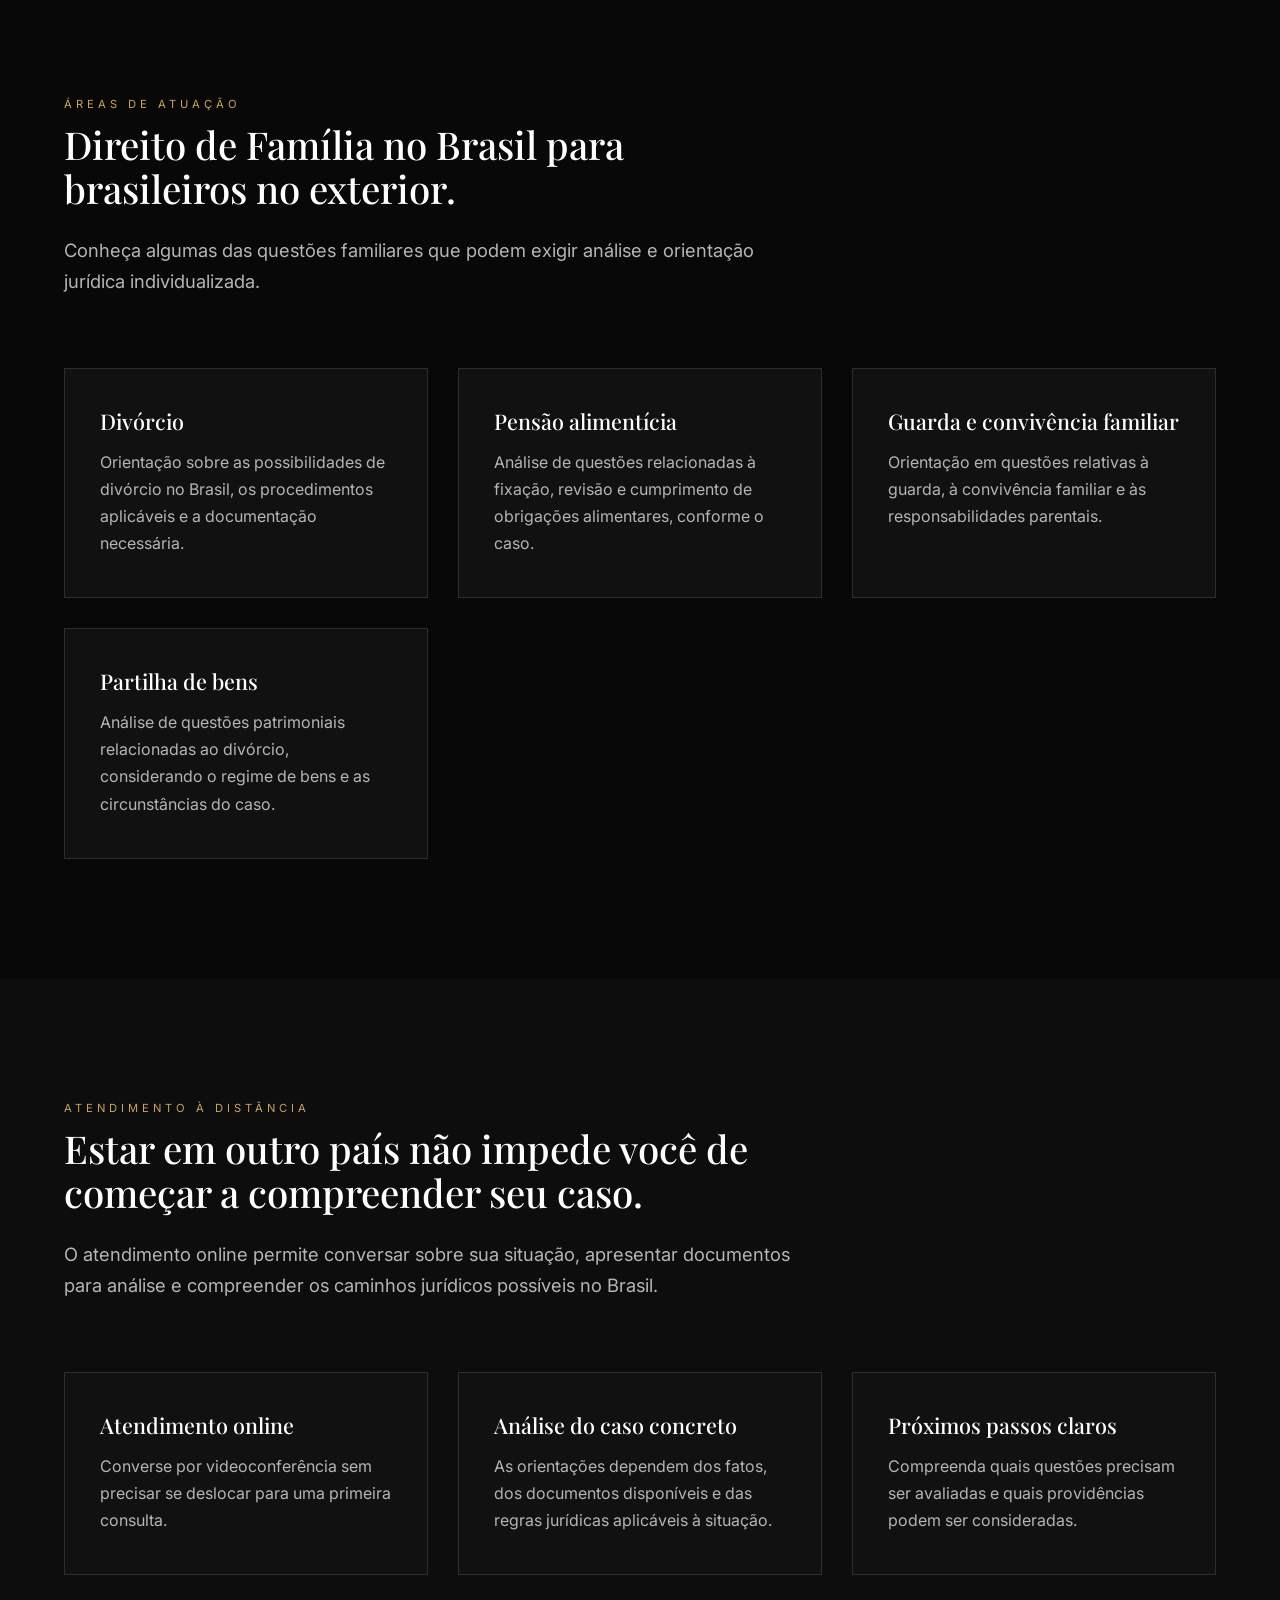
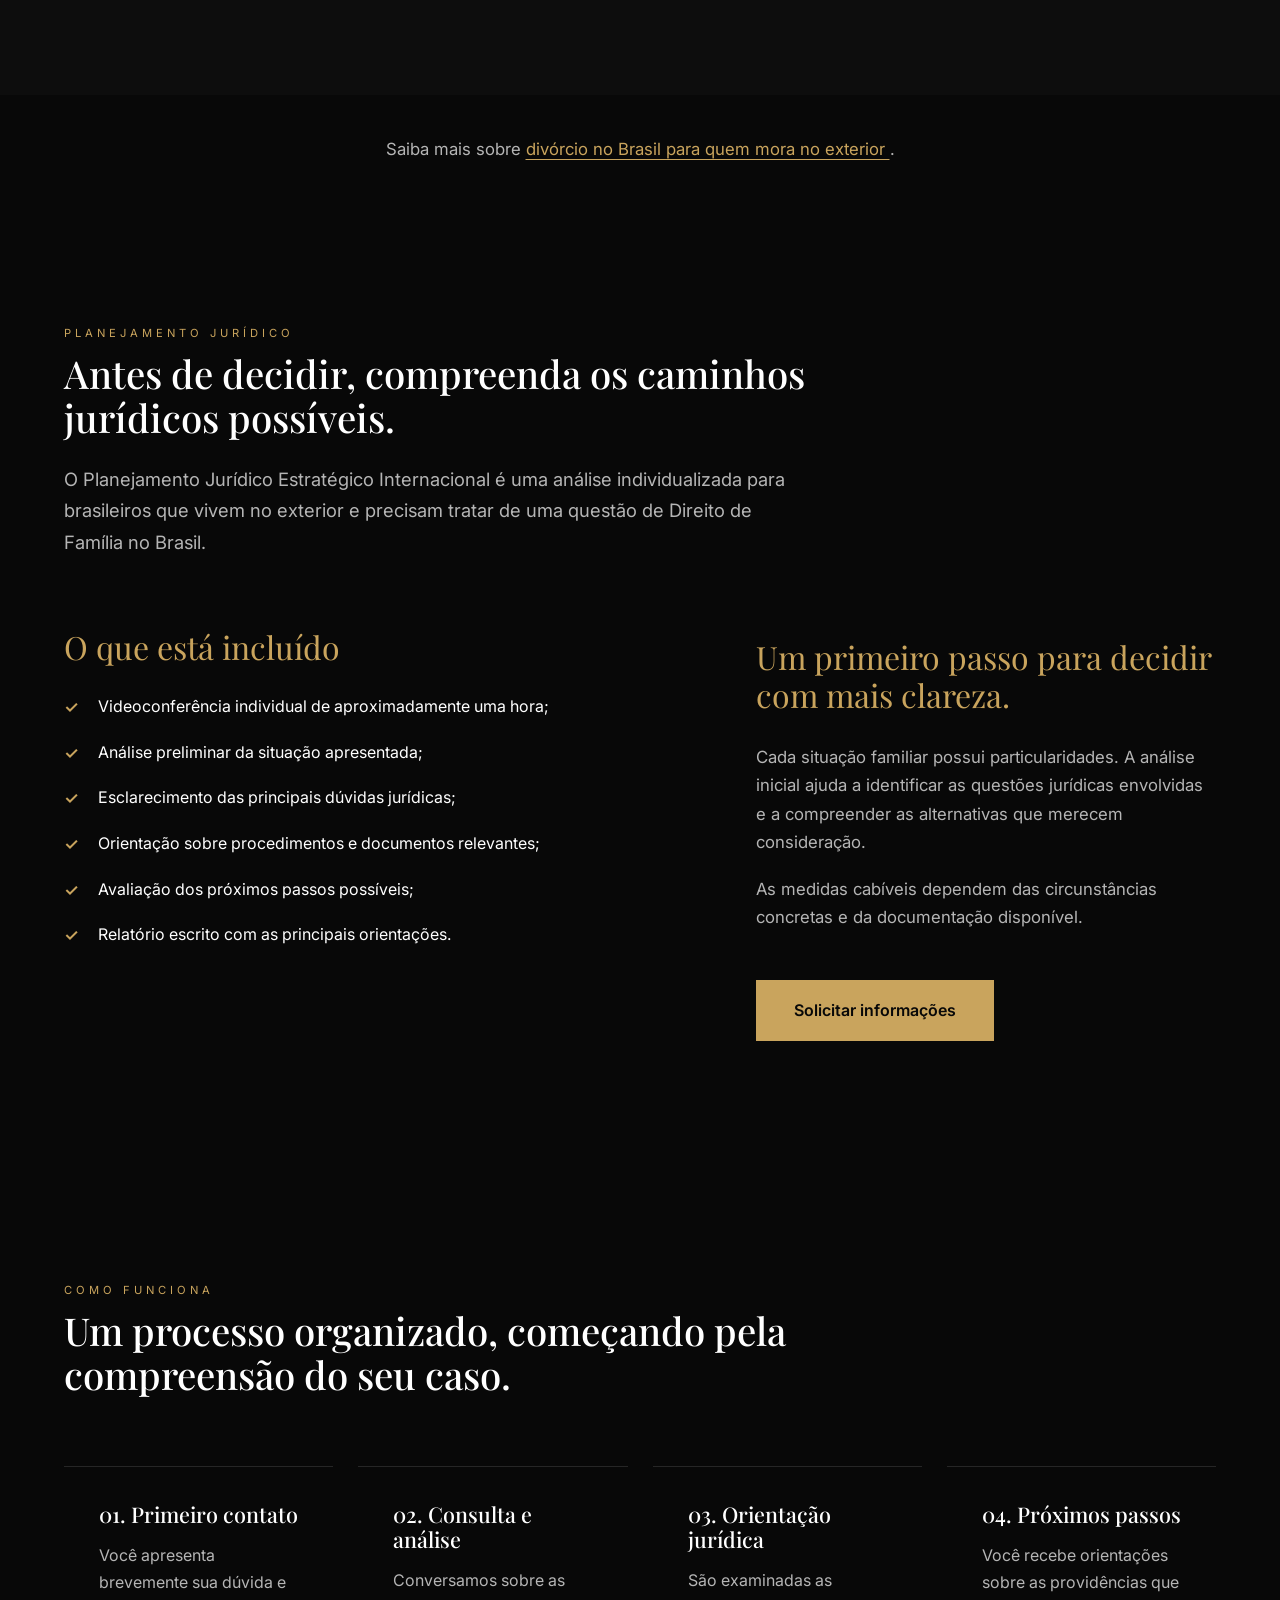
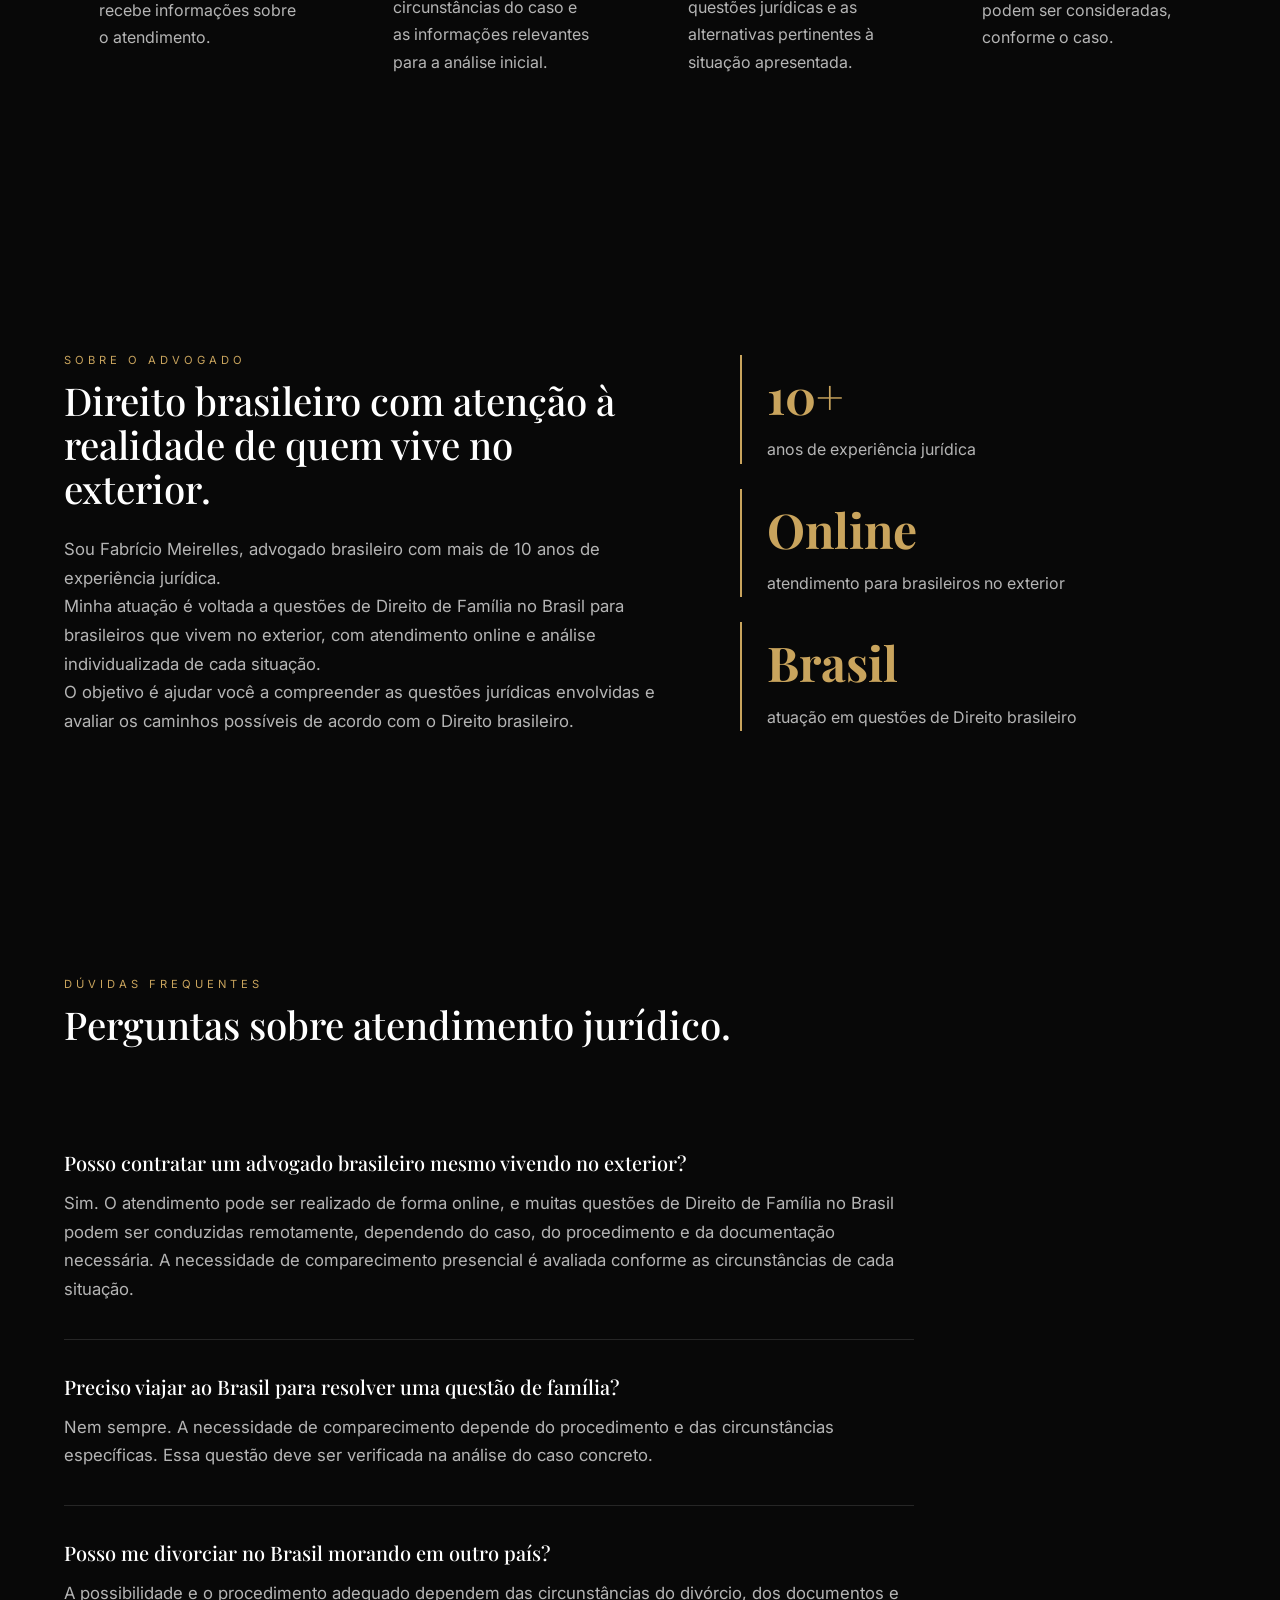
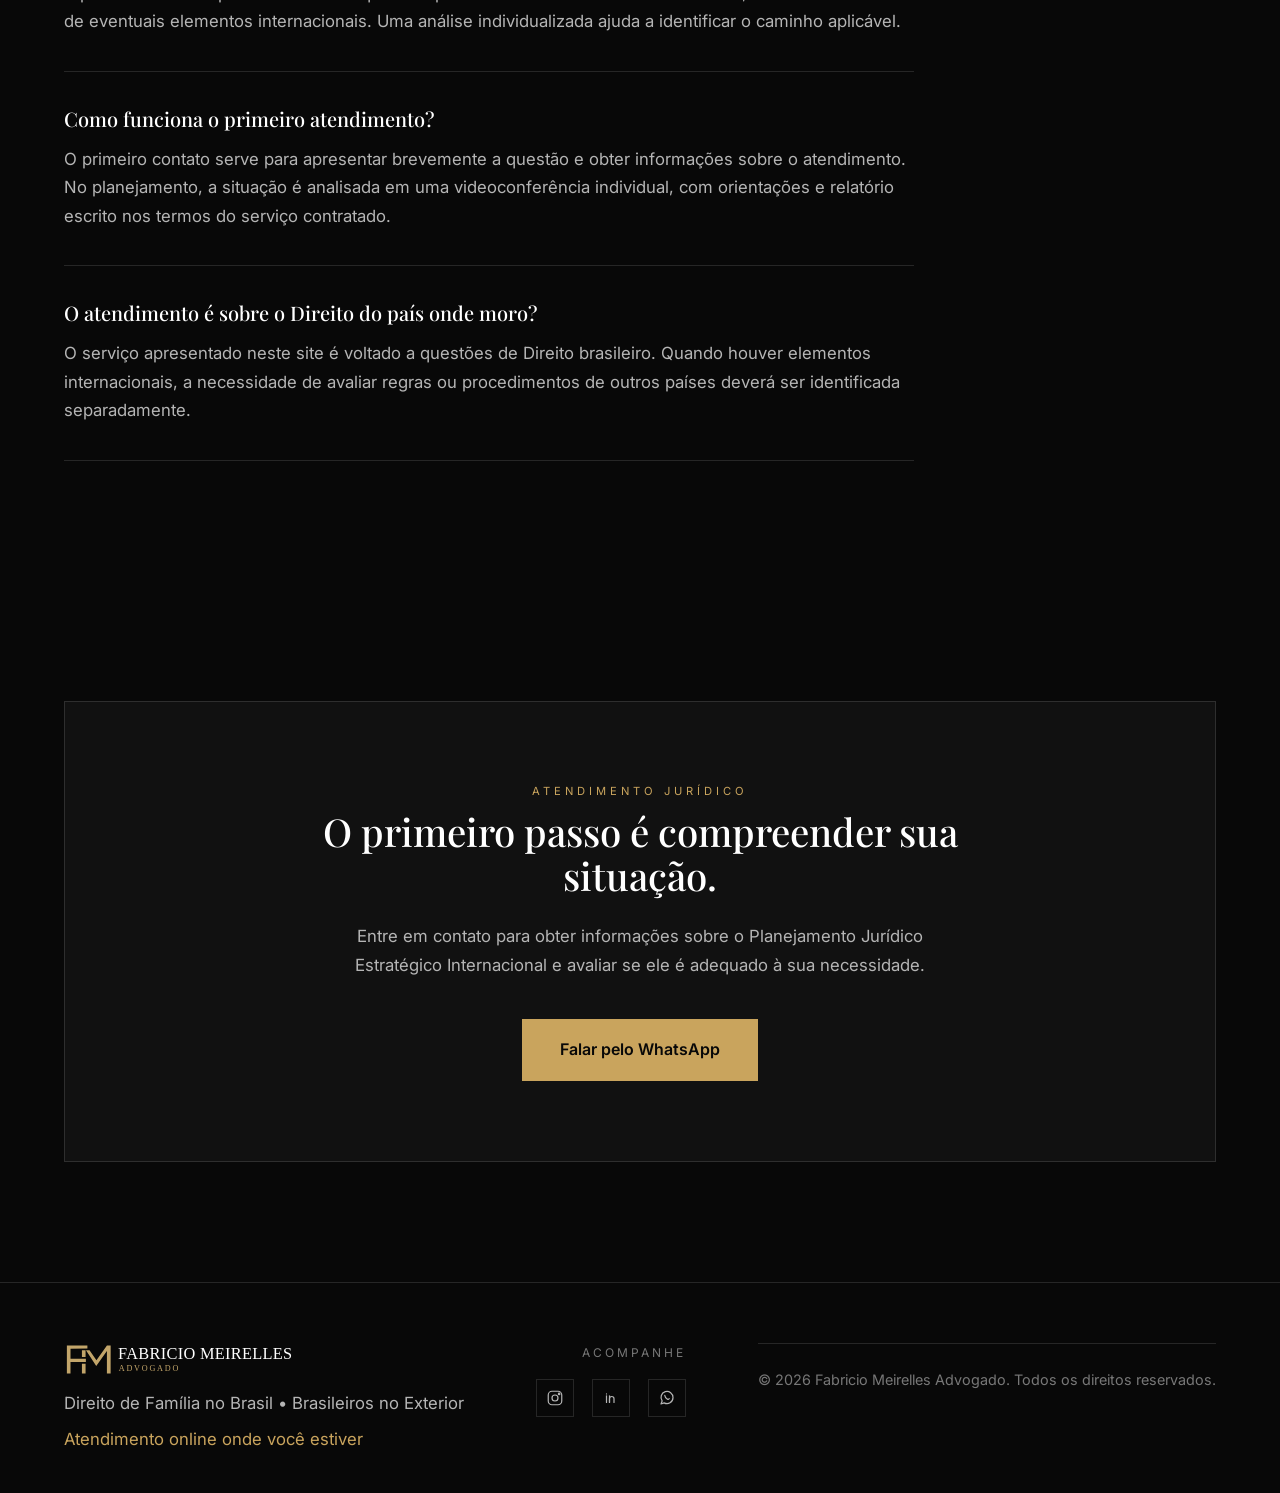
==== commit 232652d0: "Update index.html" ====
--- a/index.html
+++ b/index.html
@@ -206,6 +206,7 @@
   </section>
      
     
+
 <div class="related-content">
   <p>
     Saiba mais sobre
@@ -214,7 +215,6 @@
     </a>.
   </p>
 </div>
-
   <section class="section planning" id="planejamento">
     <div class="container">
       <div class="section-header">
--- a/assets/css/style.css
+++ b/assets/css/style.css
@@ -1645,3 +1645,25 @@
     }
 
 }
+
+
+.related-content {
+  max-width: 900px;
+  margin: 40px auto;
+  padding: 0 24px;
+  text-align: center;
+}
+
+.related-content p {
+  margin: 0;
+}
+
+.related-content a {
+  color: var(--gold);
+  text-decoration: underline;
+  text-underline-offset: 4px;
+}
+
+.related-content a:hover {
+  text-decoration-thickness: 2px;
+}
